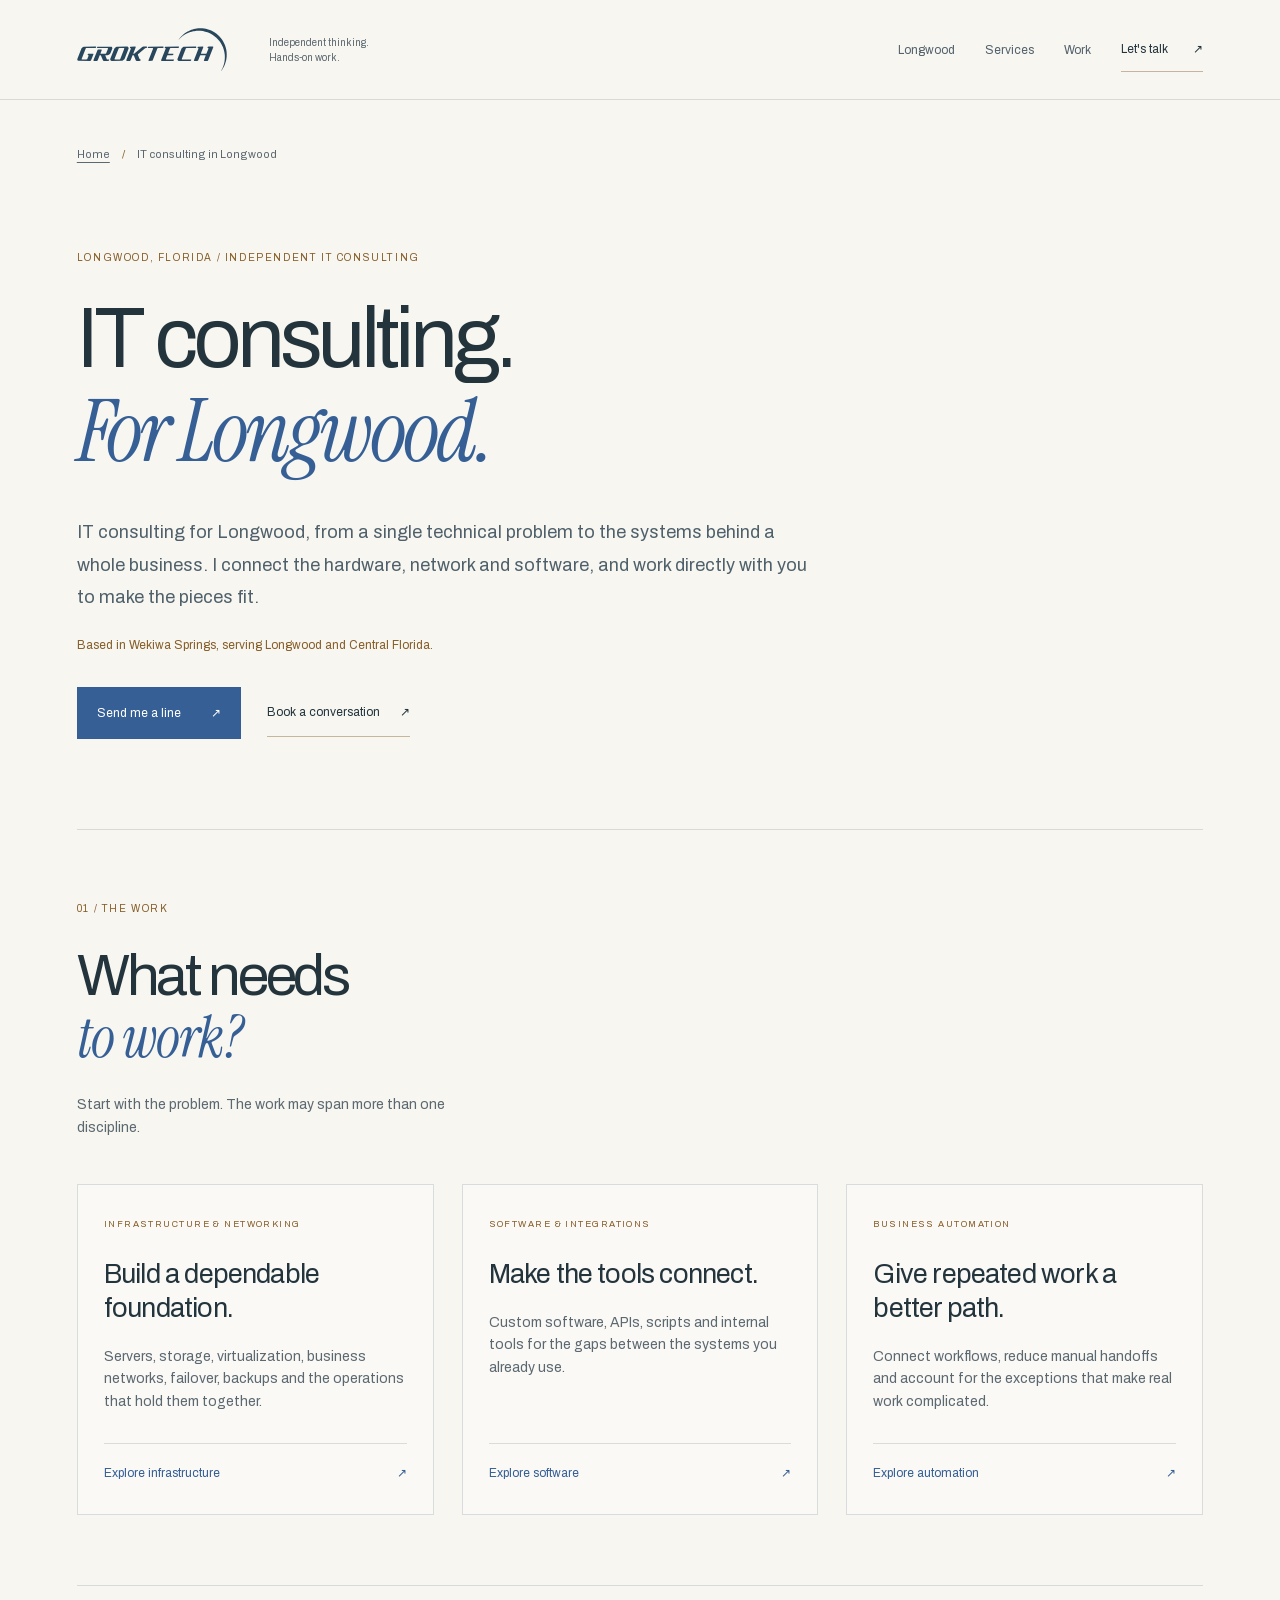
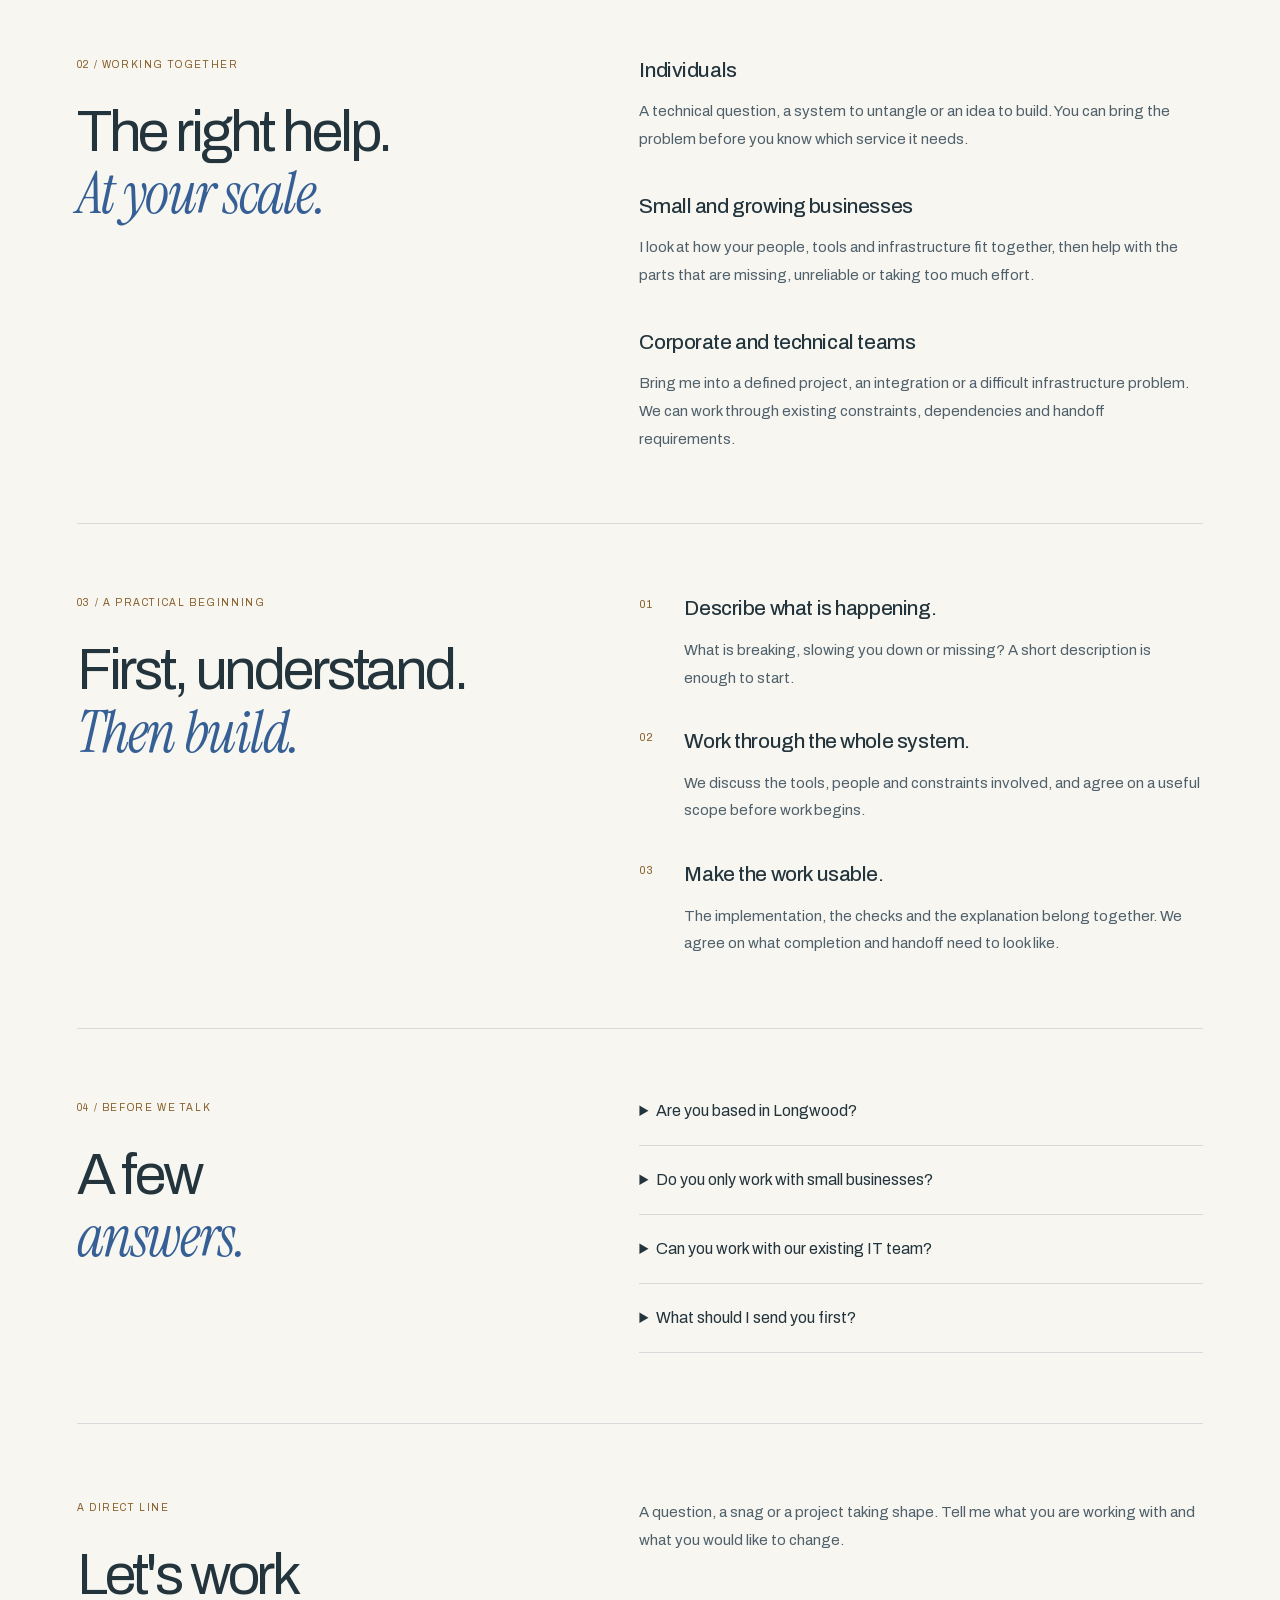
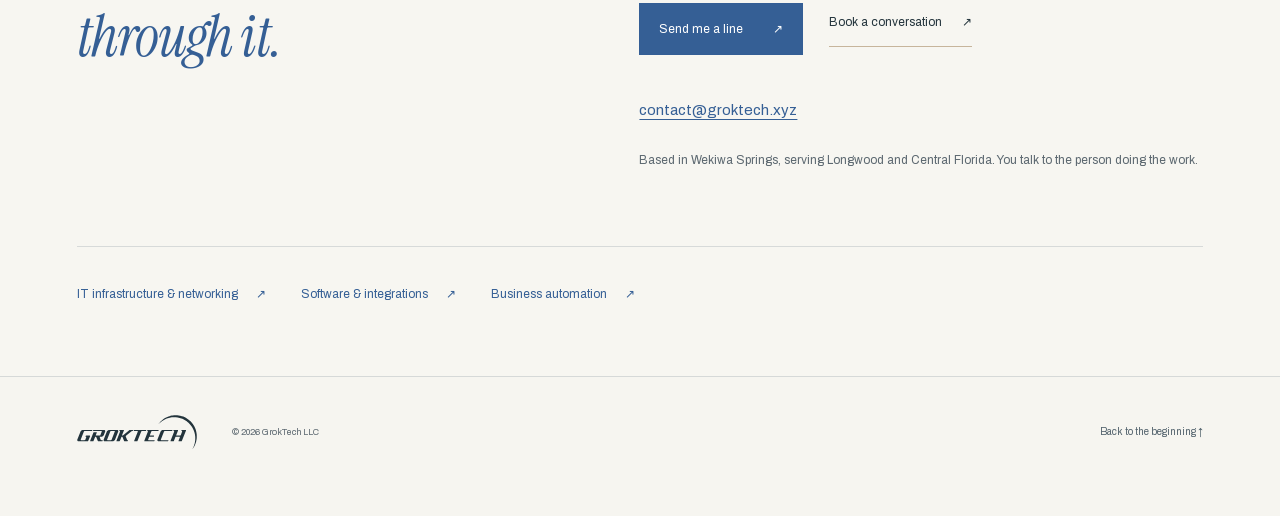
==== longwood-it-consulting/index.html @ f21fbab4 "Add Longwood consulting and service search pages" ====
<!doctype html>
<html lang="en">
<head>
  <meta charset="utf-8">
  <meta name="viewport" content="width=device-width, initial-scale=1">
  <title>IT Consulting in Longwood, FL | GrokTech</title>
  <meta name="description" content="Independent technology consulting for Longwood, FL. IT infrastructure, networking, custom software and automation for individuals, businesses and corporate teams.">
  <link rel="canonical" href="https://groktech.xyz/longwood-it-consulting/">
  <meta name="theme-color" content="#f7f6f1">
  <meta name="color-scheme" content="light">
  <meta property="og:type" content="website">
  <meta property="og:site_name" content="GrokTech">
  <meta property="og:url" content="https://groktech.xyz/longwood-it-consulting/">
  <meta property="og:title" content="IT Consulting in Longwood, FL | GrokTech">
  <meta property="og:description" content="Independent technology consulting for Longwood, FL. IT infrastructure, networking, custom software and automation for individuals, businesses and corporate teams.">
  <meta property="og:image" content="https://groktech.xyz/assets/og-parallax.jpg">
  <meta property="og:image:width" content="1200">
  <meta property="og:image:height" content="630">
  <meta property="og:image:alt" content="GrokTech. I look between the lines.">
  <meta name="twitter:card" content="summary_large_image">
  <meta name="twitter:title" content="IT Consulting in Longwood, FL | GrokTech">
  <meta name="twitter:description" content="Independent technology consulting for Longwood, FL. IT infrastructure, networking, custom software and automation for individuals, businesses and corporate teams.">
  <meta name="twitter:image" content="https://groktech.xyz/assets/og-parallax.jpg">
  <meta name="twitter:image:alt" content="GrokTech. I look between the lines.">
  <link rel="icon" href="/favicon.ico?v=cf7a1a0952e0" sizes="32x32">
  <link rel="icon" href="/assets/favicon.svg?v=ba9955208578" type="image/svg+xml">
  <link rel="apple-touch-icon" href="/assets/apple-touch-icon.png?v=6e3a248b5c61">
  <link rel="preload" href="/assets/fonts/archivo-var.woff2" as="font" type="font/woff2" crossorigin>
  <link rel="preload" href="/assets/fonts/instrument-serif-italic.woff2" as="font" type="font/woff2" crossorigin>
  <link rel="stylesheet" href="/assets/css/site.css?v=d2624e1df64a">
  <link rel="stylesheet" href="/assets/css/service-pages.css?v=2930e2852e77">
  <link rel="stylesheet" href="/assets/css/effects.css?v=e24f3e55a0d1">
  <link rel="preload" href="/assets/css/chat.css?v=7c97a6d79590" as="style" data-chat-style>
  <script src="/assets/js/site.js?v=728b09d167bd" defer></script>
  <script src="/assets/js/chat.js?v=3af78d8e2187" defer></script>
  <script type="application/ld+json">
{
  "@context": "https://schema.org",
  "@graph": [
    {
      "@type": "Organization",
      "@id": "https://groktech.xyz/#business",
      "name": "GrokTech",
      "legalName": "GrokTech LLC",
      "url": "https://groktech.xyz/",
      "foundingDate": "2021",
      "email": "contact@groktech.xyz",
      "address": {
        "@type": "PostalAddress",
        "addressLocality": "Wekiwa Springs",
        "addressRegion": "FL",
        "addressCountry": "US"
      },
      "logo": "https://groktech.xyz/assets/apple-touch-icon.png",
      "image": "https://groktech.xyz/assets/og-parallax.jpg",
      "description": "Independent IT consulting, infrastructure, software and automation for individuals, businesses and corporate teams. Based in Wekiwa Springs, serving Longwood and Central Florida.",
      "areaServed": [
        {
          "@type": "City",
          "name": "Longwood",
          "containedInPlace": {
            "@type": "State",
            "name": "Florida"
          }
        },
        {
          "@type": "Place",
          "name": "Central Florida"
        }
      ]
    },
    {
      "@type": "WebSite",
      "@id": "https://groktech.xyz/#website",
      "url": "https://groktech.xyz/",
      "name": "GrokTech",
      "publisher": {
        "@id": "https://groktech.xyz/#business"
      },
      "inLanguage": "en-US"
    },
    {
      "@type": "WebPage",
      "@id": "https://groktech.xyz/longwood-it-consulting/#webpage",
      "url": "https://groktech.xyz/longwood-it-consulting/",
      "name": "IT Consulting in Longwood, FL | GrokTech",
      "description": "Independent technology consulting for Longwood, FL. IT infrastructure, networking, custom software and automation for individuals, businesses and corporate teams.",
      "isPartOf": {
        "@id": "https://groktech.xyz/#website"
      },
      "mainEntity": {
        "@id": "https://groktech.xyz/longwood-it-consulting/#service"
      },
      "breadcrumb": {
        "@id": "https://groktech.xyz/longwood-it-consulting/#breadcrumb"
      },
      "inLanguage": "en-US"
    },
    {
      "@type": "Service",
      "@id": "https://groktech.xyz/longwood-it-consulting/#service",
      "name": "IT consulting in Longwood",
      "serviceType": "IT consulting",
      "description": "Independent technology consulting for Longwood, FL. IT infrastructure, networking, custom software and automation for individuals, businesses and corporate teams.",
      "url": "https://groktech.xyz/longwood-it-consulting/",
      "provider": {
        "@id": "https://groktech.xyz/#business"
      },
      "areaServed": [
        {
          "@type": "City",
          "name": "Longwood",
          "containedInPlace": {
            "@type": "State",
            "name": "Florida"
          }
        },
        {
          "@type": "Place",
          "name": "Central Florida"
        }
      ]
    },
    {
      "@type": "BreadcrumbList",
      "@id": "https://groktech.xyz/longwood-it-consulting/#breadcrumb",
      "itemListElement": [
        {
          "@type": "ListItem",
          "position": 1,
          "name": "Home",
          "item": "https://groktech.xyz/"
        },
        {
          "@type": "ListItem",
          "position": 2,
          "name": "IT consulting in Longwood",
          "item": "https://groktech.xyz/longwood-it-consulting/"
        }
      ]
    }
  ]
}
  </script>
</head>
<body id="top" class="service-page">
<a class="skip" href="#main">Skip to content</a>
<header class="site-header wrap">
<a class="brand" href="/" aria-label="GrokTech, home"><svg class="wordmark" xmlns="http://www.w3.org/2000/svg" viewBox="0 0 1501 436" width="172" height="50" fill="currentColor" preserveAspectRatio="xMinYMid meet" aria-hidden="true" focusable="false"><path fill-rule="evenodd" d="M1213.5 3.4l-16 1.7-13 2.2-14 3.1-14 3.8-12 4.1-15 5.9-15 7-13 7.1-11 6.8-12 8.3-15 11.8-10 9-11.3 11.3-9 10-14 18-2 3 .3 .6 16-16.6 9-8.3 11-9 18-12.9 21-12.3 23-10.8 19-6.9 14-4.1 13-3.1 10-1.9 15-2.1 10-.9 17-.7 23 .8 23 2.8 24 5.2 22 6.9 13 5.1 11 5 22 11.9 21 14 9 7 13 11.2 14.2 14.1 16.1 19 14 20 12 21 9.9 22 8 23 3 11 3.1 14 3 20 1 11 .6 14-.7 26-1.9 17-2 12-3.1 14-3 11-8 23-10.1 22-4.8 9-7.3 12-.4 1 .4 .4 13.2-17.4 9-14 8.9-16 7.1-15 7.1-18 6-20 3.9-17 3.1-21 1.2-16 0-25-1.2-17-3-20-4.1-18-6.1-20-7.9-20-8.8-18-8.1-14-10-15-10-13-15.1-17-16.2-15.3-11-9-18-12.8-17-10.3-18-9-14-5.9-17-5.9-23-6-17-3-19-2.1-24-.5zM70.5 186.4l-4 .9-4 1.8-9 6.2-6 5.6-3.1 4.6-40.2 102-.9 3-.3 3 .2 3 1.2 3 3 5 2.1 2.1 2 1.2 4 1 116 .1 2-.1 3-1.1 2.6-2.2 1.9-3 22.9-58 .2-3-.4-2-1.2-1.3-2-.5-44-.2-4 .6-3 2-1.3 1.4-1.9 4-.1 3 1.3 2 1 .6 4 1.1 2 1.2 1.3 2.1 0 2-12.1 31-2 3-3.2 2.2-5 .8-42 0-3-.6-1.4-1.4-.5-2 .6-3 38-97 2.3-5 1.5-2 3.5-2.3 2-.4 88-.1 3-.9 2-1.1 3.3-3.2 1.3-3-.2-4-1.4-1.5-3-.8zM209.5 186.3l-3 .8-2 1.2-2 2.3-1.5 2.9-.3 3 .4 2 1.4 1.6 2 .7 101 0 2 .3 1.8 1.4 .6 1 0 3-18.1 46-2.3 2.7-2 1.5-4 .9-44 0-2-.5-1-.8-1.1-1.8 0-3 11.6-29 .6-3-.9-3-1.4-1-1.8-.5-30 0-3 .5-3 1.7-1.3 1.3-1.8 3-38.2 97-1.2 3-.4 3 .9 2.9 2 1.4 1 .1 30 .1 2-.2 4-2 3.1-4.3 17.5-45 1.2-2 2.2-2.2 2-1.1 3-.3 2 .2 2 .9 3.1 3.5 18.6 46 1.7 3 2.6 2.3 5 1.2 43 0 3-.4 3-1.5 2-1.7 2.2-2.9 .6-3-.5-3-1.3-1.3-2-.6-12 0-4-.5-3-1.3-1.3-1.3-1.8-3-12.2-30-.4-4 .7-1.4 2-1.1 20-.1 6-1.1 6-2.9 7-5.1 3.8-3.3 3.6-4 2.7-5 17.2-44 .9-5-.2-2-.8-3-3.7-6-3.7-3-4.8-1.2zM400.5 186.3l-4 .8-5 2.2-10 7-5.2 5.2-3 5-40.1 102-.9 5 .9 5 3.7 6 3.6 3.2 3 1 3 .2 103-.1 4-1 4-1.9 10-7.1 6.3-6.3 3-6 38.9-99 1-4 0-4-1-3-2.9-5-3.3-3.5-2-1-4-.8zM538.5 186.3l-4 1.7-3 2.7-1.3 1.8-.9 4 .7 2 1.5 1.3 5 1.5 1.5 1.2 1 2-.3 3-44.6 113-.9 4 1 3 2.3 1.3 1 .1 30 0 4-1 2-1.4 2.4-3 .9-2 17.3-44 1.2-2 2.2-2.3 2-1 2-.2 3 .3 2 .9 2.3 2.3 19.3 47 1.4 2.6 2 2.1 3 1.4 2 .3 30 0 2-.1 4-1.9 3.3-3.4 1-2 .1-5-1.4-1.6-6-1.3-3.2-3.1-16.7-41-.3-2 1.2-4 2-2.8 4-3.6 62-51.8 5-3 3-1.1 6-.6 3-1 1.6-1.1 3.6-4 .8-3-.5-3-1.5-1.6-3-.7-32 0-5 .9-3 1.3-3 1.7-4 3.2-72 60.5-5 2.8-5 .9-2-.5-1.3-1.5 .1-4 22.4-57 1-3-.6-3-1.6-1.7-2-.6zM717.5 186.3l-4 1.7-4.1 4.5-.7 3 .1 2 .2 1 1.5 1.5 3 .7 44 .2 1 .1 1.7 1.5 .5 1 .2 2-1.1 4-44.4 113-.2 3 .9 2 1.4 1 2 .4 31-.1 4-1.7 3.2-3.6 45.7-116 1-2 2.1-2.5 3-1.8 4-.5 44-.1 3-1.1 3-2.4 2.1-2.6 .7-3-.4-3-1.4-1.6-2-.7zM886.5 186.3l-3 1.1-4 3.4-1.2 1.7-.8 4 .6 2 1.4 1.3 5 1.4 1.6 1.3 .8 1 .1 3-44.8 114-.8 4 1 3 2.1 1.3 2 .1 114 0 4-1 4.2-3.4 2.1-4 0-2-.7-2-.8-1-1.8-.8-73-.2-3-.7-1.5-2.3 .2-4 10.9-28 2.1-4 2.3-2.1 2-1.1 3-.5 45 0 3-.8 2-1.2 2.2-2.3 1.1-2 .9-3-.2-1.8-1-1.9-2-1-45-.3-2-.4-1.7-1.6-.5-1 0-3 16-41 1.7-4 2.1-3 3.4-2.3 2-.3 75-.4 4-1.8 3.2-3.2 1.3-3-.2-4-1.3-1.5-3-.8zM1072.5 186.4l-4 .8-3 1.3-9 5.8-6.2 5.2-4.3 6-39.8 101-1 3-.6 4 .9 5 2.9 5 2.1 2.6 3 1.9 3 .9 116 .1 2-.1 3-1.1 4-3.4 1.3-1.9 .5-2-.4-4-1.4-1.4-2-.5-86 0-3-.5-1-.7-1.3-1.9 0-2 1-3 38-97 1.9-4 1.4-1.8 2-1.6 3-1.1 90-.4 4-1.7 2.3-2.4 1.9-4-.2-3.7-1-1.5-3-1.1zM1214.5 186.5l-4 1.8-2.4 2.2-1.9 3-.4 3 .7 2 1 1.1 5 1.6 2 1.4 .9 1.9-.6 4-44.6 113-.4 3 .7 2.7 2 1.6 1 .1 30 .1 2-.2 4-1.8 2.3-2.5 1-2 18.3-46 3.4-3.3 3-1 2-.2 44 .1 1 .1 2 1.3 .8 2-.4 3-16.8 43-.7 3 .5 2 .6 1.1 1.4 .9 2.6 .5 30-.1 3-.9 2-1.2 2.5-3.3 1.8-4 49.9-127 .1-3-1.1-2-3.2-1.3-43 0-2 .2-4 1.8-4.1 4.3-.6 2-.1 3 .3 1 1.5 1.6 2 .7 3 .2 2.1 1.5 .5 2-.2 3-16.1 41-1.8 4-1.5 2-3 2.3-4 .8-43 0-3-.6-1-.8-.5-.7-.5-3 23.4-60-.2-4-1.2-1.3-3-1zM421.4 201.5l4.1-.7 44 .1 1.8 .6 1.6 2-.2 4-38.9 99-2.8 5-3.5 2.4-4 .6-42 .1-3-.5-2-1.6-.5-2 .1-2 40.1-102 2.3-3.1z"/></svg></a>
<span class="header-note">Independent thinking.<br>Hands-on work.</span>
<nav aria-label="Main"><a href="/longwood-it-consulting/">Longwood</a><a href="/#practice">Services</a><a href="/#work">Work</a><a class="header-contact" href="#contact">Let's talk <span aria-hidden="true">↗</span></a></nav>
</header>
<main id="main" class="service-main wrap" tabindex="-1">
<nav class="breadcrumbs" aria-label="Breadcrumb"><ol><li><a href="/">Home</a></li><li aria-current="page">IT consulting in Longwood</li></ol></nav>
<section class="service-hero" aria-labelledby="service-title">
<p class="eyebrow">Longwood, Florida / Independent IT consulting</p>
<h1 id="service-title">IT consulting.<br><em>For Longwood.</em></h1>
<p class="service-lead">IT consulting for Longwood, from a single technical problem to the systems behind a whole business. I connect the hardware, network and software, and work directly with you to make the pieces fit.</p>
<p class="service-location">Based in Wekiwa Springs, serving Longwood and Central Florida.</p>
<div class="service-actions"><a class="primary-link" href="mailto:contact@groktech.xyz" data-chat-open><span data-chat-label>Send me a line</span><span aria-hidden="true">↗</span></a><a class="text-link" href="https://calendly.com/groktech" target="_blank" rel="noopener">Book a conversation <span aria-hidden="true">↗</span><span class="sr-only"> (opens in a new tab)</span></a></div>
</section>
<section class="service-section" aria-labelledby="help-title">
<div class="section-heading"><p class="eyebrow">01 / The work</p><h2 id="help-title">What needs<br><em>to work?</em></h2><p>Start with the problem. The work may span more than one discipline.</p></div>
<div class="service-cards">
<a class="service-card" href="/services/it-infrastructure/"><span class="eyebrow">Infrastructure &amp; networking</span><h3>Build a dependable foundation.</h3><p>Servers, storage, virtualization, business networks, failover, backups and the operations that hold them together.</p><span class="card-link">Explore infrastructure <span aria-hidden="true">↗</span></span></a>
<a class="service-card" href="/services/software-integrations/"><span class="eyebrow">Software &amp; integrations</span><h3>Make the tools connect.</h3><p>Custom software, APIs, scripts and internal tools for the gaps between the systems you already use.</p><span class="card-link">Explore software <span aria-hidden="true">↗</span></span></a>
<a class="service-card" href="/services/business-automation/"><span class="eyebrow">Business automation</span><h3>Give repeated work a better path.</h3><p>Connect workflows, reduce manual handoffs and account for the exceptions that make real work complicated.</p><span class="card-link">Explore automation <span aria-hidden="true">↗</span></span></a>
</div></section>
<section class="service-section split-section" id="working-together" aria-labelledby="working-title"><div class="section-heading"><p class="eyebrow">02 / Working together</p><h2 id="working-title">The right help.<br><em>At your scale.</em></h2></div>
<div class="service-copy"><h3>Individuals</h3><p>A technical question, a system to untangle or an idea to build. You can bring the problem before you know which service it needs.</p><h3>Small and growing businesses</h3><p>I look at how your people, tools and infrastructure fit together, then help with the parts that are missing, unreliable or taking too much effort.</p><h3>Corporate and technical teams</h3><p>Bring me into a defined project, an integration or a difficult infrastructure problem. We can work through existing constraints, dependencies and handoff requirements.</p></div></section>
<section class="service-section split-section" aria-labelledby="approach-title"><div class="section-heading"><p class="eyebrow">03 / A practical beginning</p><h2 id="approach-title">First, understand.<br><em>Then build.</em></h2></div><ol class="process-list"><li><h3>Describe what is happening.</h3><p>What is breaking, slowing you down or missing? A short description is enough to start.</p></li><li><h3>Work through the whole system.</h3><p>We discuss the tools, people and constraints involved, and agree on a useful scope before work begins.</p></li><li><h3>Make the work usable.</h3><p>The implementation, the checks and the explanation belong together. We agree on what completion and handoff need to look like.</p></li></ol></section>
<section class="service-section split-section" aria-labelledby="questions-title"><div class="section-heading"><p class="eyebrow">04 / Before we talk</p><h2 id="questions-title">A few<br><em>answers.</em></h2></div><div class="service-faq">
<details><summary>Are you based in Longwood?</summary><p>GrokTech is based in Wekiwa Springs and serves Longwood and Central Florida. Tell me where you are and what the work involves so we can discuss the practical arrangements.</p></details>
<details><summary>Do you only work with small businesses?</summary><p>No. I work with individuals, small businesses and corporate teams. The starting point is the problem and the scope of work.</p></details>
<details><summary>Can you work with our existing IT team?</summary><p>Yes. I can contribute hands-on work to a defined project, integration or infrastructure problem alongside your team.</p></details>
<details><summary>What should I send you first?</summary><p>Describe the problem, the systems involved and any timing constraints.</p></details>
</div></section>
<section class="service-contact" id="contact" aria-labelledby="contact-title"><div><p class="eyebrow">A direct line</p><h2 id="contact-title">Let's work<br><em>through it.</em></h2></div><div class="service-copy"><p>A question, a snag or a project taking shape. Tell me what you are working with and what you would like to change.</p><div class="service-actions"><a class="primary-link" href="mailto:contact@groktech.xyz" data-chat-open><span data-chat-label>Send me a line</span><span aria-hidden="true">↗</span></a><a class="text-link" href="https://calendly.com/groktech" target="_blank" rel="noopener">Book a conversation <span aria-hidden="true">↗</span><span class="sr-only"> (opens in a new tab)</span></a></div><p><a href="mailto:contact@groktech.xyz">contact@groktech.xyz</a></p><p class="service-contact-note">Based in Wekiwa Springs, serving Longwood and Central Florida. You talk to the person doing the work.</p></div></section>
<nav class="related-services" aria-label="Explore more services"><a href="/services/it-infrastructure/">IT infrastructure &amp; networking <span aria-hidden="true">↗</span></a><a href="/services/software-integrations/">Software &amp; integrations <span aria-hidden="true">↗</span></a><a href="/services/business-automation/">Business automation <span aria-hidden="true">↗</span></a></nav>
</main>
<footer class="site-footer wrap"><a class="footer-brand" href="/" aria-label="GrokTech, home"><svg class="wordmark" xmlns="http://www.w3.org/2000/svg" viewBox="0 0 1501 436" width="172" height="50" fill="currentColor" preserveAspectRatio="xMinYMid meet" aria-hidden="true" focusable="false"><path fill-rule="evenodd" d="M1213.5 3.4l-16 1.7-13 2.2-14 3.1-14 3.8-12 4.1-15 5.9-15 7-13 7.1-11 6.8-12 8.3-15 11.8-10 9-11.3 11.3-9 10-14 18-2 3 .3 .6 16-16.6 9-8.3 11-9 18-12.9 21-12.3 23-10.8 19-6.9 14-4.1 13-3.1 10-1.9 15-2.1 10-.9 17-.7 23 .8 23 2.8 24 5.2 22 6.9 13 5.1 11 5 22 11.9 21 14 9 7 13 11.2 14.2 14.1 16.1 19 14 20 12 21 9.9 22 8 23 3 11 3.1 14 3 20 1 11 .6 14-.7 26-1.9 17-2 12-3.1 14-3 11-8 23-10.1 22-4.8 9-7.3 12-.4 1 .4 .4 13.2-17.4 9-14 8.9-16 7.1-15 7.1-18 6-20 3.9-17 3.1-21 1.2-16 0-25-1.2-17-3-20-4.1-18-6.1-20-7.9-20-8.8-18-8.1-14-10-15-10-13-15.1-17-16.2-15.3-11-9-18-12.8-17-10.3-18-9-14-5.9-17-5.9-23-6-17-3-19-2.1-24-.5zM70.5 186.4l-4 .9-4 1.8-9 6.2-6 5.6-3.1 4.6-40.2 102-.9 3-.3 3 .2 3 1.2 3 3 5 2.1 2.1 2 1.2 4 1 116 .1 2-.1 3-1.1 2.6-2.2 1.9-3 22.9-58 .2-3-.4-2-1.2-1.3-2-.5-44-.2-4 .6-3 2-1.3 1.4-1.9 4-.1 3 1.3 2 1 .6 4 1.1 2 1.2 1.3 2.1 0 2-12.1 31-2 3-3.2 2.2-5 .8-42 0-3-.6-1.4-1.4-.5-2 .6-3 38-97 2.3-5 1.5-2 3.5-2.3 2-.4 88-.1 3-.9 2-1.1 3.3-3.2 1.3-3-.2-4-1.4-1.5-3-.8zM209.5 186.3l-3 .8-2 1.2-2 2.3-1.5 2.9-.3 3 .4 2 1.4 1.6 2 .7 101 0 2 .3 1.8 1.4 .6 1 0 3-18.1 46-2.3 2.7-2 1.5-4 .9-44 0-2-.5-1-.8-1.1-1.8 0-3 11.6-29 .6-3-.9-3-1.4-1-1.8-.5-30 0-3 .5-3 1.7-1.3 1.3-1.8 3-38.2 97-1.2 3-.4 3 .9 2.9 2 1.4 1 .1 30 .1 2-.2 4-2 3.1-4.3 17.5-45 1.2-2 2.2-2.2 2-1.1 3-.3 2 .2 2 .9 3.1 3.5 18.6 46 1.7 3 2.6 2.3 5 1.2 43 0 3-.4 3-1.5 2-1.7 2.2-2.9 .6-3-.5-3-1.3-1.3-2-.6-12 0-4-.5-3-1.3-1.3-1.3-1.8-3-12.2-30-.4-4 .7-1.4 2-1.1 20-.1 6-1.1 6-2.9 7-5.1 3.8-3.3 3.6-4 2.7-5 17.2-44 .9-5-.2-2-.8-3-3.7-6-3.7-3-4.8-1.2zM400.5 186.3l-4 .8-5 2.2-10 7-5.2 5.2-3 5-40.1 102-.9 5 .9 5 3.7 6 3.6 3.2 3 1 3 .2 103-.1 4-1 4-1.9 10-7.1 6.3-6.3 3-6 38.9-99 1-4 0-4-1-3-2.9-5-3.3-3.5-2-1-4-.8zM538.5 186.3l-4 1.7-3 2.7-1.3 1.8-.9 4 .7 2 1.5 1.3 5 1.5 1.5 1.2 1 2-.3 3-44.6 113-.9 4 1 3 2.3 1.3 1 .1 30 0 4-1 2-1.4 2.4-3 .9-2 17.3-44 1.2-2 2.2-2.3 2-1 2-.2 3 .3 2 .9 2.3 2.3 19.3 47 1.4 2.6 2 2.1 3 1.4 2 .3 30 0 2-.1 4-1.9 3.3-3.4 1-2 .1-5-1.4-1.6-6-1.3-3.2-3.1-16.7-41-.3-2 1.2-4 2-2.8 4-3.6 62-51.8 5-3 3-1.1 6-.6 3-1 1.6-1.1 3.6-4 .8-3-.5-3-1.5-1.6-3-.7-32 0-5 .9-3 1.3-3 1.7-4 3.2-72 60.5-5 2.8-5 .9-2-.5-1.3-1.5 .1-4 22.4-57 1-3-.6-3-1.6-1.7-2-.6zM717.5 186.3l-4 1.7-4.1 4.5-.7 3 .1 2 .2 1 1.5 1.5 3 .7 44 .2 1 .1 1.7 1.5 .5 1 .2 2-1.1 4-44.4 113-.2 3 .9 2 1.4 1 2 .4 31-.1 4-1.7 3.2-3.6 45.7-116 1-2 2.1-2.5 3-1.8 4-.5 44-.1 3-1.1 3-2.4 2.1-2.6 .7-3-.4-3-1.4-1.6-2-.7zM886.5 186.3l-3 1.1-4 3.4-1.2 1.7-.8 4 .6 2 1.4 1.3 5 1.4 1.6 1.3 .8 1 .1 3-44.8 114-.8 4 1 3 2.1 1.3 2 .1 114 0 4-1 4.2-3.4 2.1-4 0-2-.7-2-.8-1-1.8-.8-73-.2-3-.7-1.5-2.3 .2-4 10.9-28 2.1-4 2.3-2.1 2-1.1 3-.5 45 0 3-.8 2-1.2 2.2-2.3 1.1-2 .9-3-.2-1.8-1-1.9-2-1-45-.3-2-.4-1.7-1.6-.5-1 0-3 16-41 1.7-4 2.1-3 3.4-2.3 2-.3 75-.4 4-1.8 3.2-3.2 1.3-3-.2-4-1.3-1.5-3-.8zM1072.5 186.4l-4 .8-3 1.3-9 5.8-6.2 5.2-4.3 6-39.8 101-1 3-.6 4 .9 5 2.9 5 2.1 2.6 3 1.9 3 .9 116 .1 2-.1 3-1.1 4-3.4 1.3-1.9 .5-2-.4-4-1.4-1.4-2-.5-86 0-3-.5-1-.7-1.3-1.9 0-2 1-3 38-97 1.9-4 1.4-1.8 2-1.6 3-1.1 90-.4 4-1.7 2.3-2.4 1.9-4-.2-3.7-1-1.5-3-1.1zM1214.5 186.5l-4 1.8-2.4 2.2-1.9 3-.4 3 .7 2 1 1.1 5 1.6 2 1.4 .9 1.9-.6 4-44.6 113-.4 3 .7 2.7 2 1.6 1 .1 30 .1 2-.2 4-1.8 2.3-2.5 1-2 18.3-46 3.4-3.3 3-1 2-.2 44 .1 1 .1 2 1.3 .8 2-.4 3-16.8 43-.7 3 .5 2 .6 1.1 1.4 .9 2.6 .5 30-.1 3-.9 2-1.2 2.5-3.3 1.8-4 49.9-127 .1-3-1.1-2-3.2-1.3-43 0-2 .2-4 1.8-4.1 4.3-.6 2-.1 3 .3 1 1.5 1.6 2 .7 3 .2 2.1 1.5 .5 2-.2 3-16.1 41-1.8 4-1.5 2-3 2.3-4 .8-43 0-3-.6-1-.8-.5-.7-.5-3 23.4-60-.2-4-1.2-1.3-3-1zM421.4 201.5l4.1-.7 44 .1 1.8 .6 1.6 2-.2 4-38.9 99-2.8 5-3.5 2.4-4 .6-42 .1-3-.5-2-1.6-.5-2 .1-2 40.1-102 2.3-3.1z"/></svg></a><p>© <span data-year>2026</span> GrokTech LLC</p><a class="back-top" href="#top">Back to the beginning ↑</a></footer>
<script src="https://cdn.bubblegram.co/widget.js" data-key="pk_live_NOXYkZKpSKTsjqiJsWvzvk2" async></script>
</body>
</html>
---- assets/css/site.css ----
@font-face{font-family:Archivo;src:url('../fonts/archivo-var.woff2') format('woff2');font-weight:100 900;font-display:swap}
@font-face{font-family:Instrument;src:url('../fonts/instrument-serif-italic.woff2') format('woff2');font-style:italic;font-display:swap}
:root{--surface:#f7f6f1;--paper:#f7f6f1;--ink:#23343c;--gold:#875e29;--blue:#355f95;--muted:#5c6870;--line:#56697933;--gutter:clamp(24px,6vw,116px);--ease:cubic-bezier(.22,.75,.2,1);color-scheme:light;font-family:Archivo,Arial,sans-serif;color:var(--ink);background:var(--surface);font-synthesis:none;-webkit-font-smoothing:antialiased}
*{box-sizing:border-box}html{scroll-behavior:smooth;scroll-padding-top:90px}body{margin:0;overflow-x:clip}p,h1,h2,h3,figure{margin:0}p{line-height:1.6}a{color:inherit;text-decoration:none}button{color:inherit;font:inherit;cursor:pointer}button,a,summary{-webkit-tap-highlight-color:transparent;touch-action:manipulation}a:focus-visible,button:focus-visible,summary:focus-visible{outline:2px solid var(--gold);outline-offset:7px}svg{display:block}em{font-family:Instrument,Georgia,serif;font-weight:400;letter-spacing:-.025em}::selection{background:#355f95;color:#fff}[hidden]{display:none!important}.wrap{padding-inline:var(--gutter);max-width:1920px;margin-inline:auto}.eyebrow{font-size:10px;font-weight:400;text-transform:uppercase;letter-spacing:.16em;line-height:1.7}.sr-only{position:absolute;width:1px;height:1px;overflow:hidden;clip-path:inset(50%);white-space:nowrap}.skip{position:fixed;z-index:100;top:12px;left:20px;padding:12px 20px;background:var(--blue);color:#fff;transform:translateY(-170%)}.skip:focus{transform:none}.atmosphere{position:fixed;z-index:0;inset:0;pointer-events:none;background:radial-gradient(ellipse at 83% 23%,#dce8f4a3,transparent 53%),radial-gradient(ellipse at 7% 72%,#f4e8d48f,transparent 46%),#f7f6f1}.atmosphere::after{content:'';position:absolute;inset:0;opacity:.065;background-image:url("data:image/svg+xml,%3Csvg viewBox='0 0 180 180' xmlns='http://www.w3.org/2000/svg'%3E%3Cfilter id='n'%3E%3CfeTurbulence type='fractalNoise' baseFrequency='.96' numOctaves='3' stitchTiles='stitch'/%3E%3C/filter%3E%3Crect width='100%25' height='100%25' opacity='.28' filter='url(%23n)'/%3E%3C/svg%3E")}.experience-fallback{position:fixed;inset:0;width:100%;height:100%;pointer-events:none;opacity:.7;z-index:0}.experience-ready .experience-fallback{opacity:0}#experience-canvas{position:fixed;inset:0;width:100%;height:100%;pointer-events:none;z-index:0}main,.site-footer{position:relative;z-index:1}.site-header{position:fixed;z-index:20;inset:0 0 auto;height:100px;display:flex;align-items:center;gap:42px;transition:background .4s,border-color .4s;background:linear-gradient(#f7f6f1ed,#f7f6f100);border-bottom:1px solid transparent}.site-header.is-scrolled{background:#f7f6f1ed;backdrop-filter:blur(18px);border-bottom-color:#67798626}.brand{color:#29475c;flex:none}.wordmark{width:150px;height:auto}.header-note{font-size:10px;line-height:1.5;color:var(--muted);margin-right:auto}.site-header nav{display:flex;align-items:center;gap:30px;font-size:12px}.site-header nav a{min-height:44px;display:flex;align-items:center;gap:25px}.site-header nav a:not(.header-contact){color:#53626c}.site-header nav a:hover{color:var(--gold)}.header-contact{border-bottom:1px solid #8a632e70}.header-contact svg{width:16px;height:16px}.scene-nav{position:fixed;right:24px;top:50%;transform:translateY(-50%);display:flex;flex-direction:column;z-index:15;gap:3px}.scene-nav a{min-height:32px;min-width:38px;display:flex;align-items:center;justify-content:flex-end;gap:8px}.scene-nav span{font-size:8px;letter-spacing:.1em;opacity:0;transition:opacity .3s;color:var(--gold)}.scene-nav i{height:1px;width:8px;background:#53667770;transition:width .5s,background .5s}.scene-nav a[aria-current] i{width:23px;background:var(--gold)}.scene-nav a[aria-current] span,.scene-nav a:hover span{opacity:1}.scene{position:relative}.hero{min-height:820px;height:100svh;max-height:1300px;padding-top:142px;display:flex;flex-direction:column}.hero-overline{display:flex;justify-content:space-between;align-items:center;color:var(--muted)}.hero-overline .eyebrow{color:var(--gold)}.hero-edition{font-size:10px;letter-spacing:.04em;margin-right:3vw}.hero-composition{padding-top:53px;position:relative;z-index:1;flex:1}h1{font-size:clamp(80px,9.15vw,167px);font-weight:380;line-height:.91;letter-spacing:-.067em}h1>span{display:block;width:max-content;max-width:100%}h1 em{font-size:1.17em;line-height:.9;color:var(--blue);letter-spacing:-.05em}h1>span:nth-child(2){margin-left:1.03em}h1>span:nth-child(3){margin-left:.32em}.hero-aside{margin-top:37px;max-width:430px}.hero-intro{font-size:14px;color:#4f606a;line-height:1.65}.hero-actions{margin-top:23px;display:flex;flex-direction:column;align-items:flex-start;gap:10px}.primary-link{position:relative;background:var(--blue);color:#fff;display:inline-flex;gap:34px;align-items:center;justify-content:space-between;min-height:52px;padding:14px 19px;font-size:12px;border:1px solid #355f9580;overflow:hidden;transition:background .3s,box-shadow .4s,transform .5s var(--ease)}.primary-link svg{width:21px;height:21px;flex:none;transition:transform .5s var(--ease)}.primary-link:hover{background:#244b7d;box-shadow:0 5px 30px #67798633}.primary-link:hover svg{transform:translate(3px,-3px)}.email-options{display:flex;align-items:center;gap:10px;min-height:36px}.email{font-size:11px;color:#526570;line-height:2}.email:hover{color:var(--gold)}.copy-email{border:0;background:transparent;min-width:36px;min-height:36px;padding:9px;color:var(--muted)}.copy-email svg{width:16px;height:16px}.copy-email:hover{color:var(--gold)}.hero-foot{min-height:80px;display:flex;justify-content:space-between;align-items:center;color:var(--muted);border-top:1px solid var(--line);margin-top:32px}.hero-foot>.eyebrow{font-size:9px}.continue-link{display:flex;align-items:center;gap:16px;font-size:11px;min-height:44px}.scroll-stroke{display:block;width:40px;height:1px;background:var(--gold)}.continue-link>span:last-child{color:var(--gold);font-size:16px}.sculpture-caption{position:absolute;right:10%;top:75%;font-size:9px;letter-spacing:.08em;color:#5a6871;display:flex;align-items:center;gap:20px}.hairline{height:1px;width:58px;background:#8a632e60}.scene-kicker{display:flex;justify-content:space-between;gap:25px;color:var(--muted)}.scene-kicker>span:first-child{color:var(--gold)}.perception{height:125svh;min-height:950px}.perception-stage{height:100svh;min-height:750px;position:sticky;top:0;display:flex;flex-direction:column;padding-top:135px;padding-bottom:70px}.perception-copy{margin-top:auto;margin-bottom:auto;max-width:540px}h2{font-size:clamp(60px,7.2vw,118px);font-weight:380;line-height:.99;letter-spacing:-.055em}h2 em{color:var(--blue)}.perception-copy h2{font-size:clamp(64px,7.8vw,132px)}.perception-copy>p{max-width:365px;font-size:15px;color:#53636d;margin-top:32px}.perception-notes{position:absolute;right:11%;bottom:24%;display:flex;gap:25px;font-size:10px;color:#54626b}.perception-notes span{color:var(--gold);font-size:8px;display:block;margin-bottom:8px}.perception-line{display:flex;gap:25px;align-items:center;font-size:11px;color:#53636d}.perception-line .line{flex:1;background:var(--line);height:1px}.practice{padding-block:140px 100px;background:linear-gradient(180deg,#f7f6f100,#f7f6f185 16%,#f7f6f1ac 83%,#f7f6f100)}.practice-layout{display:grid;grid-template-columns:1fr 1.15fr;gap:10%;margin-top:75px;align-items:start}.practice-intro{position:sticky;top:160px}.practice-intro h2{font-size:clamp(56px,5.5vw,92px)}.practice-intro>p:not(.practice-note){font-size:14px;color:#53636d;max-width:340px;margin-top:30px}.text-link{display:inline-flex;align-items:center;gap:35px;font-size:12px;min-height:48px;margin-top:30px;border-bottom:1px solid #8a632e70}.text-link svg{width:20px;height:20px;color:var(--gold)}.practice-note{font-size:10px!important;color:var(--muted);margin-top:68px;line-height:1.65}.index-hint{font-size:10px;color:var(--muted);display:flex;justify-content:space-between;margin-bottom:22px}.index-row{border-top:1px solid var(--line);scroll-margin-top:130px}.index-row:last-child{border-bottom:1px solid var(--line)}.index-row summary{cursor:pointer;list-style:none;display:grid;grid-template-columns:24px 1fr 22px;column-gap:17px;align-items:center;padding:26px 0;position:relative}.index-row summary::-webkit-details-marker{display:none}.row-number{font-size:9px;color:var(--gold);grid-row:1/3;align-self:start;padding-top:9px}.index-row h3{font-size:clamp(21px,2.05vw,34px);font-weight:400;line-height:1.3;letter-spacing:-.03em}.row-note{grid-row:2;grid-column:2;font-size:10px;color:var(--muted);margin-top:7px}.row-plus{grid-column:3;grid-row:1/3;font-size:22px;color:var(--gold);font-weight:300;transition:transform .4s}.index-row[open] .row-plus{transform:rotate(45deg)}.row-body{padding:0 35px 27px 41px}.row-body p{font-size:13px;color:#4f616d;line-height:1.75}.index-row[open] h3{color:var(--gold)}.credibility-strip{display:grid;grid-template-columns:1fr 1fr 1.1fr;border-top:1px solid var(--line);border-bottom:1px solid var(--line);margin-top:100px;padding-block:36px;gap:30px}.credibility-strip>p{display:flex;flex-direction:column;gap:8px}.credibility-strip strong{font-size:44px;font-weight:350;letter-spacing:-.04em;line-height:1.3}.credibility-strip strong span{font-size:25px;color:var(--muted)}.credibility-strip p>span{font-size:10px;color:var(--muted)}.credibility-strip .requirements-note strong{font-size:16px;font-weight:400;line-height:1.5;letter-spacing:0}.projects{padding-block:100px 160px;background:#f7f6f1c9}.work-heading{display:flex;justify-content:space-between;align-items:end;gap:40px;margin-block:80px 100px}.work-heading h2{font-size:clamp(54px,6.5vw,106px)}.work-heading>p{font-size:13px;color:var(--muted);padding-bottom:6px;min-width:220px}.project-entry{display:grid;grid-template-columns:1.65fr 1fr;gap:7%;align-items:center}.project-preview{position:relative;display:block;background:#eef1f2;border:1px solid #8f9eaa55;box-shadow:0 28px 80px #31485820;overflow:hidden}.project-preview img{width:100%;height:auto;display:block;transition:transform 1.2s var(--ease)}.window-bar{height:34px;display:flex;align-items:center;justify-content:space-between;padding:0 14px;font-size:8px;letter-spacing:.08em;color:#586875;background:#edf0f1}.window-bar>span:first-child{width:5px;height:5px;border-radius:50%;background:#8a632e90}.window-bar>span:last-child{color:#626d79}.project-visit{display:flex;align-items:center;justify-content:space-between;padding:13px 18px;font-size:10px;background:#edf0f1;transition:color .3s}.project-visit svg{width:16px;height:16px;color:var(--gold)}.project-preview:hover img{transform:scale(1.015)}.project-preview:hover .project-visit{color:var(--gold)}.project-number{display:block;font-family:Instrument,Georgia,serif;font-style:italic;font-size:54px;color:#8a632eb0;line-height:1;margin-bottom:38px}.project-meta>.eyebrow{color:var(--muted);font-size:9px}.project-meta h3{font-weight:400;font-size:32px;letter-spacing:-.035em;margin-top:16px}.project-meta h3 a{display:flex;justify-content:space-between;align-items:center;gap:20px}.project-meta h3 svg{height:18px;width:18px;color:var(--gold)}.project-meta>p:not(.eyebrow){font-size:13px;color:#53636d;margin-top:22px}.project-type,.tool-names{display:block;font-size:9px!important;line-height:1.8;color:var(--muted);margin-top:32px;letter-spacing:.03em}.project-capital{grid-template-columns:1fr 1.65fr;margin-top:140px}.project-capital .project-preview{grid-column:2;grid-row:1}.project-capital .project-meta{grid-column:1;grid-row:1}.contact{min-height:820px;height:100svh;max-height:1200px;padding-top:110px;padding-bottom:80px;display:flex;flex-direction:column}.contact-content{margin-block:auto;max-width:720px}.contact h2{font-size:clamp(76px,9.6vw,158px)}.contact-content>p:not(.contact-personal){max-width:360px;font-size:14px;color:#53636d;margin-top:34px}.contact-actions{margin-top:30px;display:flex;flex-direction:column;align-items:flex-start;gap:8px}.contact-personal{font-size:10px;color:var(--muted);margin-top:25px}.site-footer{min-height:140px;display:flex;align-items:center;gap:35px;border-top:1px solid var(--line);background:#f7f6f1ef}.footer-brand .wordmark{width:120px}.site-footer>p{font-size:9px;color:var(--muted);margin-right:auto}.back-top{font-size:10px;color:#53636d;min-height:44px;display:flex;align-items:center}.motion-toggle,.sound-toggle{background:none;border:0;display:inline-flex;align-items:center;gap:9px;font-size:10px;min-height:44px;padding:8px;color:var(--muted)}.motion-dot{width:5px;height:5px;border-radius:50%;background:var(--gold)}.motion-paused .motion-dot{background:#80858c}.experience-controls{position:fixed;z-index:21;right:22px;bottom:12px;display:flex;align-items:center;gap:7px;background:#f7f6f1ed;backdrop-filter:blur(10px);padding:0 9px;border:1px solid #67798633}.experience-controls .motion-toggle,.experience-controls .sound-toggle{font-size:9px;min-height:33px}.sound-toggle[aria-pressed=true]{color:var(--gold)}
@media(min-width:1600px){.hero-composition{padding-top:8vh}.hero-aside{margin-top:45px}.hero-intro{font-size:16px}.hero-actions{flex-direction:row;align-items:center;gap:20px;max-width:none}.hero-aside{max-width:650px}.hero{padding-top:160px}}
@media(max-height:800px) and (min-width:901px){.hero{min-height:740px;padding-top:115px}.hero-composition{padding-top:35px}h1{font-size:clamp(80px,8.2vw,120px)}.hero-aside{margin-top:23px}.hero-actions{margin-top:17px;flex-direction:row;align-items:center;gap:20px}.hero-aside{max-width:650px}.hero-foot{min-height:63px;margin-top:25px}}
@media(max-width:1100px){.site-header{gap:24px}.site-header nav{gap:23px}.header-note{font-size:9px}.scene-nav{right:11px}.scene-nav span{display:none}.scene-nav a{min-width:25px}.hero{padding-top:135px}h1{font-size:11.2vw}.sculpture-caption{right:10%;top:68%;max-width:170px;line-height:1.7}.sculpture-caption .hairline{width:20px;flex:none}.practice-layout{gap:6%;grid-template-columns:.92fr 1.08fr}.project-entry{gap:5%;grid-template-columns:1.4fr 1fr}.project-capital{grid-template-columns:1fr 1.4fr}.project-meta h3{font-size:28px}.project-number{margin-bottom:25px}.work-heading>p{min-width:180px;font-size:11px}}
@media(max-width:760px){:root{--gutter:26px}.site-header{height:84px;gap:20px}.wordmark{width:127px}.header-note{display:none}.site-header nav{margin-left:auto;gap:23px;font-size:11px}.site-header nav>a:not(.header-contact){display:none}.header-contact{gap:14px!important}.scene-nav{display:none}.hero{padding-top:116px;min-height:830px;max-height:1100px;height:100svh}.hero-edition{display:none}.hero-composition{padding-top:70px;flex:1}.hero-overline .eyebrow{font-size:9px}h1{font-size:clamp(69px,14.2vw,108px);line-height:.92;letter-spacing:-.064em}h1>span:nth-child(2){margin-left:.72em}h1>span:nth-child(3){margin-left:.1em}.hero-aside{margin-top:43px;max-width:340px}.hero-intro{font-size:13px;max-width:300px}.desktop-break{display:none}.hero-actions{margin-top:24px}.primary-link{font-size:12px;min-height:52px;padding:14px 17px;gap:40px}.hero-foot{min-height:81px;display:block;padding-top:12px;margin-top:30px}.hero-foot>.eyebrow{display:none}.sculpture-caption{display:none}.hero .email{font-size:11px}.perception{min-height:990px;height:130svh}.perception-stage{min-height:800px;height:100svh;padding-top:120px;padding-bottom:65px}.scene-kicker .eyebrow{font-size:8px;letter-spacing:.12em}.scene-kicker>span:last-child{max-width:140px;text-align:right}.perception-copy{margin-top:70px;margin-bottom:auto;max-width:370px}.perception-copy h2{font-size:clamp(62px,13vw,96px)}.perception-copy>p{font-size:13px;max-width:290px;margin-top:25px}.perception-notes{right:var(--gutter);left:var(--gutter);bottom:20%;justify-content:space-between;font-size:9px}.perception-line{font-size:9px;gap:12px}.practice{padding-block:110px 70px}.practice-layout{grid-template-columns:1fr;gap:65px;margin-top:55px}.practice-intro{position:relative;top:auto}.practice-intro h2{font-size:clamp(58px,12.8vw,96px)}.practice-intro>p:not(.practice-note){font-size:13px;max-width:320px;margin-top:25px}.practice-note{margin-top:26px;font-size:9px!important}.practice-note br{display:none}.practice-right{background:#f7f6f1ed}.index-hint{font-size:9px}.index-row summary{padding:23px 0;gap:13px;grid-template-columns:21px 1fr 20px}.index-row h3{font-size:25px}.row-note{font-size:10px;max-width:260px}.row-body{padding:0 25px 25px 34px}.row-body p{font-size:12px}.credibility-strip{grid-template-columns:1fr 1fr;gap:28px 15px;margin-top:65px;padding-block:30px}.credibility-strip strong{font-size:37px}.credibility-strip strong span{font-size:19px}.credibility-strip p>span{font-size:9px}.requirements-note{grid-column:1/-1;border-top:1px solid var(--line);padding-top:24px}.credibility-strip .requirements-note strong{font-size:13px}.requirements-note br{display:none}.requirements-note br::after{content:' / '}.projects{padding-block:70px 100px}.work-heading{display:block;margin-block:55px 65px}.work-heading h2{font-size:clamp(51px,11.5vw,86px)}.work-heading>p{margin-top:25px;font-size:12px}.project-entry,.project-capital{display:flex;flex-direction:column;gap:32px;align-items:stretch}.project-meta{position:relative;padding-left:47px}.project-number{position:absolute;left:0;top:0;font-size:32px}.project-meta h3{font-size:29px}.project-meta>.eyebrow{font-size:8px;letter-spacing:.12em}.project-meta>p:not(.eyebrow){font-size:12px;margin-top:18px}.project-type,.tool-names{margin-top:20px}.project-capital{margin-top:75px}.window-bar{height:28px;font-size:7px}.project-visit{padding:12px 14px;font-size:9px}.contact{min-height:800px;height:100svh;padding-top:95px;padding-bottom:90px}.contact-content{margin-top:100px;margin-bottom:auto}.contact h2{font-size:clamp(68px,14.4vw,110px)}.contact-content>p:not(.contact-personal){font-size:13px;max-width:290px}.contact-personal{font-size:9px}.site-footer{min-height:175px;padding-block:35px 65px;gap:20px;flex-wrap:wrap}.footer-brand .wordmark{width:110px}.site-footer>p{font-size:8px;margin-left:auto;margin-right:0}.back-top{font-size:9px;margin-top:0}.site-footer>.motion-toggle{margin-left:auto}.experience-controls{right:12px;bottom:10px}.experience-controls .motion-toggle,.experience-controls .sound-toggle{font-size:9px;min-height:33px}.text-link{font-size:11px;margin-top:23px}}
@media(max-width:360px){:root{--gutter:21px}.hero{min-height:810px}.hero-composition{padding-top:67px}h1{font-size:18vw}.hero-aside{margin-top:45px}.hero-intro{font-size:12px}.primary-link{font-size:11px;gap:28px}.email{font-size:10px!important}.site-header .wordmark{width:112px}.perception-copy h2{font-size:57px}.scene-kicker>span:last-child{max-width:120px}.practice-intro h2{font-size:52px}.index-row h3{font-size:22px}.row-note{font-size:9px}.work-heading h2{font-size:46px}.contact h2{font-size:62px}.project-meta{padding-left:36px}.project-meta h3{font-size:25px}.project-number{font-size:28px}}

.hero-location{margin-top:10px;font-size:12px;line-height:1.6;color:var(--gold)}
.hero-location a{text-decoration:underline;text-underline-offset:4px}
.service-detail-link{display:inline-flex;align-items:center;gap:14px;min-height:44px;margin-top:12px;font-size:12px;color:var(--blue);text-decoration:underline;text-underline-offset:4px;line-height:1.6}
.service-detail-link:hover{color:var(--gold)}
.local-introduction{display:grid;grid-template-columns:1fr 1.15fr;gap:10%;padding-top:65px}
.local-introduction .eyebrow{color:var(--gold);margin-bottom:20px}
.local-introduction h3{font-size:clamp(36px,4vw,62px);font-weight:380;line-height:1.1;letter-spacing:-.04em}
.local-introduction h3 em{color:var(--blue)}
.local-introduction>div>p:not(.eyebrow){font-size:14px;color:var(--muted);line-height:1.8}
@media(max-width:760px){.local-introduction{grid-template-columns:1fr;gap:25px;padding-top:45px}.local-introduction>div>p:not(.eyebrow){font-size:13px}}
---- assets/css/service-pages.css ----
/* The same paper, type and palette, with room for practical service details. */
.service-page { background: var(--paper); }
.service-page .site-header { background: #f7f6f1f5; border-bottom-color: var(--line); }
.service-main { max-width: 1480px; padding-top: 135px; }
.breadcrumbs { color: var(--muted); font-size: 11px; line-height: 1.7; }
.breadcrumbs ol { display: flex; flex-wrap: wrap; gap: 8px 12px; list-style: none; margin: 0; padding: 0; }
.breadcrumbs li + li::before { content: '/'; margin-right: 12px; color: var(--gold); }
.breadcrumbs a { display: inline-block; padding-block: 10px; text-decoration: underline; text-underline-offset: 4px; }
.breadcrumbs li[aria-current] { padding-block: 10px; }
.service-hero { padding-block: 75px 90px; }
.service-hero > .eyebrow, .section-heading > .eyebrow, .service-contact .eyebrow { color: var(--gold); margin-bottom: 28px; }
.service-page h1 { max-width: 1060px; font-size: clamp(52px, 6.6vw, 98px); line-height: 1.07; letter-spacing: -.055em; font-weight: 380; }
.service-page h1 em { font-size: 1.04em; line-height: inherit; letter-spacing: -.035em; }
.service-lead { max-width: 740px; margin-top: 38px; font-size: 18px; color: #4f606a; line-height: 1.8; }
.service-location { margin-top: 22px; font-size: 12px; color: var(--gold); }
.service-actions { display: flex; flex-wrap: wrap; align-items: center; gap: 15px 26px; margin-top: 32px; }
.service-actions .text-link { margin: 0; gap: 20px; }
.service-actions .primary-link { gap: 30px; }
.service-section { border-top: 1px solid var(--line); padding-block: 70px; }
.section-heading h2, .service-contact h2 { font-size: clamp(42px, 4.5vw, 66px); line-height: 1.08; }
.section-heading > p:not(.eyebrow) { max-width: 410px; font-size: 14px; margin-top: 25px; color: var(--muted); }
.split-section { display: grid; grid-template-columns: minmax(0, .9fr) minmax(0, 1.1fr); gap: 9%; }
.service-copy { min-width: 0; }
.service-copy h3, .process-list h3 { font-size: 21px; line-height: 1.4; letter-spacing: -.02em; font-weight: 450; margin: 0 0 13px; scroll-margin-top: 125px; }
.service-copy h3:not(:first-child) { margin-top: 38px; }
.service-copy p, .process-list p, .service-copy li { font-size: 15px; color: #4f606a; line-height: 1.85; }
.service-copy p + p { margin-top: 20px; }
.service-copy p a { color: var(--blue); text-decoration: underline; text-underline-offset: 4px; }
.service-copy ul { padding-left: 21px; margin-block: 24px; }
.service-copy li { padding-left: 5px; margin-block: 8px; }
.service-copy .text-link { margin-block: 12px 25px; }
.service-cards { display: grid; grid-template-columns: repeat(3, minmax(0, 1fr)); gap: 28px; margin-top: 45px; }
.service-card { display: flex; flex-direction: column; align-items: flex-start; border: 1px solid var(--line); padding: 32px 26px; background: #fff5; transition: border-color .25s; }
.service-card:hover { border-color: var(--gold); }
.service-card .eyebrow { color: var(--gold); font-size: 9px; }
.service-card h3 { font-size: 27px; font-weight: 400; line-height: 1.25; letter-spacing: -.03em; margin-top: 26px; }
.service-card p { font-size: 14px; color: var(--muted); margin-block: 20px 30px; }
.card-link { display: flex; justify-content: space-between; gap: 15px; width: 100%; margin-top: auto; padding-top: 20px; border-top: 1px solid var(--line); color: var(--blue); font-size: 12px; line-height: 1.5; }
.process-list { list-style: none; counter-reset: step; margin: 0; padding: 0; }
.process-list li { counter-increment: step; position: relative; padding-left: 45px; }
.process-list li + li { margin-top: 35px; }
.process-list li::before { content: '0' counter(step); position: absolute; left: 0; top: 4px; color: var(--gold); font-size: 11px; }
.service-faq details { border-bottom: 1px solid var(--line); }
.service-faq summary { cursor: pointer; padding-block: 22px; font-size: 16px; line-height: 1.5; }
.service-faq details:first-child summary { padding-top: 0; }
.service-faq p { font-size: 14px; color: var(--muted); line-height: 1.85; padding-bottom: 25px; }
.service-contact { display: grid; grid-template-columns: minmax(0, .9fr) minmax(0, 1.1fr); gap: 9%; padding-block: 75px; border-top: 1px solid var(--line); scroll-margin-top: 100px; }
.service-contact .service-actions { margin-bottom: 25px; }
.service-copy .service-contact-note { font-size: 12px; color: var(--muted); margin-top: 25px; }
.related-services { display: flex; flex-wrap: wrap; gap: 10px 35px; border-top: 1px solid var(--line); padding-block: 25px 60px; }
.related-services a { display: flex; gap: 18px; align-items: center; min-height: 44px; color: var(--blue); font-size: 12px; }
.related-services a:hover { color: var(--gold); }
.service-page .site-footer { padding-bottom: 60px; padding-top: 30px; }
@media(max-width:1000px) {
  .service-cards { gap: 16px; }
  .service-card { padding: 26px 20px; }
  .service-card h3 { font-size: 24px; }
  .split-section, .service-contact { gap: 6%; }
}
@media(max-width:760px) {
  .service-main { padding-top: 110px; }
  .breadcrumbs { font-size: 10px; }
  .service-hero { padding-block: 45px 60px; }
  .service-page h1 { font-size: clamp(40px, 9.2vw, 65px); }
  .service-lead { margin-top: 28px; font-size: 16px; }
  .service-location { font-size: 11px; }
  .service-actions { gap: 12px 20px; margin-top: 25px; }
  .service-section { padding-block: 50px; }
  .split-section, .service-contact { grid-template-columns: 1fr; gap: 38px; }
  .section-heading h2, .service-contact h2 { font-size: clamp(40px, 10vw, 58px); }
  .service-cards { grid-template-columns: 1fr; gap: 20px; margin-top: 35px; }
  .service-card { padding: 28px; }
  .service-card h3 { font-size: 27px; }
  .service-copy p, .process-list p, .service-copy li { font-size: 14px; }
  .service-contact { padding-block: 50px; }
  .related-services { flex-direction: column; gap: 6px; padding-bottom: 45px; }
  .service-page .site-footer { padding-bottom: 100px; }
}
@media(forced-colors:active) {
  .service-card, .service-section, .service-contact, .service-faq details, .related-services { border-color: CanvasText; }
}
---- assets/css/effects.css ----
/* Motion follows attention. Every scene remains complete without enhancement. */
.primary-link::before{content:'';position:absolute;inset:0;background:linear-gradient(115deg,transparent 10%,#fff7 50%,transparent 90%);transform:translateX(-160%);transition:transform .9s var(--ease);pointer-events:none}.primary-link:hover::before,.primary-link:focus-visible::before{transform:translateX(160%)}
.text-link svg,.header-contact svg,.project-meta h3 svg{transition:transform .5s var(--ease)}.text-link:hover svg,.header-contact:hover svg,.project-meta h3 a:hover svg{transform:translate(3px,-3px)}
.index-row summary::before{content:'';position:absolute;top:-1px;left:0;right:0;height:1px;background:var(--gold);transform:scaleX(0);transform-origin:right;transition:transform .7s var(--ease)}.index-row[open] summary::before,.index-row summary:hover::before,.index-row summary:focus-visible::before{transform:scaleX(1);transform-origin:left}.index-row h3{transition:color .35s,transform .5s var(--ease)}.index-row summary:hover h3{color:var(--gold);transform:translateX(4px)}
.project-preview::after{content:'';position:absolute;inset:0;border:1px solid #e7c99555;pointer-events:none;opacity:0;transition:opacity .5s}.project-preview:hover::after{opacity:1}.copy-email:active{transform:translateY(1px)}
.motion-paused *, .motion-paused *::before,.motion-paused *::after{animation:none!important;transition:none!important;scroll-behavior:auto!important}.motion-paused{scroll-behavior:auto!important}
@media(prefers-reduced-motion:reduce){html{scroll-behavior:auto}*,*::before,*::after{animation:none!important;transition:none!important}.perception-stage,.practice-intro{position:relative;top:auto}.perception{height:auto;min-height:850px}}
@media(forced-colors:active){.atmosphere,#experience-canvas,.experience-fallback{display:none}.primary-link{border:1px solid ButtonText}.index-row,.credibility-strip{border-color:CanvasText}.scene-nav{display:none}}
.scene-nav a:focus-visible span{opacity:1}
.experience-controls:not(:has(button:not([hidden]))){display:none}
/* Leave the right corner free for chat, including on narrow phones. */
.experience-controls{right:auto;left:max(22px,env(safe-area-inset-left));bottom:max(12px,env(safe-area-inset-bottom))}
@media(max-width:760px){.experience-controls{left:max(12px,env(safe-area-inset-left));bottom:max(10px,env(safe-area-inset-bottom))}}
---- assets/css/chat.css ----
/* Loaded inside Bubblegram's open shadow root by chat.js. */
:host {
  --primary: #355f95 !important;
  --primary-dark: #244b7d;
  --primary-light: #e6edf5;
  --bg: #f7f6f1;
  --fg: #23343c;
  --muted: #5c6870;
  --font: Archivo, Arial, sans-serif;
}
.bubble {
  right: max(22px, env(safe-area-inset-right));
  bottom: max(18px, env(safe-area-inset-bottom));
  width: 56px;
  height: 56px;
  border-radius: 18px;
  filter: drop-shadow(0 4px 9px #23343c26);
  touch-action: manipulation;
}
.bubble svg { width: 56px; height: 56px; }
.bubble-icon--logo { transition: transform .25s ease, opacity .18s; }
.bubble-icon--close { background: #355f95; }
.bubble-icon--close svg { width: 22px; height: 22px; }
.grok-chat-label {
  position: absolute;
  right: 67px;
  padding: 11px 15px;
  border: 1px solid #67798640;
  border-radius: 14px 14px 3px 14px;
  background: #f7f6f1;
  color: #23343c;
  font: 500 12px/1.4 Archivo, Arial, sans-serif;
  white-space: nowrap;
  transition: opacity .18s;
}
.bubble.is-open .grok-chat-label { display: none; }
:host([data-chat-attention]) .bubble:not(.is-open) {
  outline: 1px solid #875e2977;
  outline-offset: 7px;
  filter: drop-shadow(0 4px 12px #875e2933);
}
:host([data-chat-attention]) .grok-chat-label { border-color: #875e2977; }
.messages-empty-title { font-weight: 500; }
.messages-empty-subtitle { line-height: 1.7; }
/* The invitation is part of the button, so the whole label is clickable. */
.greeting { display: none; }
.panel { bottom: max(86px, calc(env(safe-area-inset-bottom) + 68px)); }
.panel:not(.open), .lightbox:not(.open) { visibility: hidden; }
.panel-header-close, .send-btn, .attach-btn { min-width: 44px; min-height: 44px; }
button:focus-visible, a:focus-visible {
  outline: 2px solid #875e29;
  outline-offset: 4px;
}
@media (hover: hover) {
  .bubble:not(.is-open):hover .bubble-icon--logo { transform: translateY(-3px) rotate(-7deg); }
}
@media (max-width: 760px) {
  .bubble { right: max(14px, env(safe-area-inset-right)); bottom: max(12px, env(safe-area-inset-bottom)); }
  .grok-chat-label { display: none; }
}
@media (max-width: 480px) {
  .panel { bottom: 0; }
  .bubble.is-open { visibility: hidden; }
  .panel-header { padding-top: max(12px, env(safe-area-inset-top)); }
}
:host([data-motion-paused]) *, :host([data-motion-paused]) *::before, :host([data-motion-paused]) *::after {
  animation: none !important;
  transition: none !important;
}
@media (prefers-reduced-motion: reduce) {
  *, *::before, *::after { animation: none !important; transition: none !important; }
}
@media (forced-colors: active) {
  .bubble { background: ButtonFace; border: 1px solid ButtonText; }
  .grok-chat-label { background: ButtonFace; color: ButtonText; border-color: ButtonText; }
}
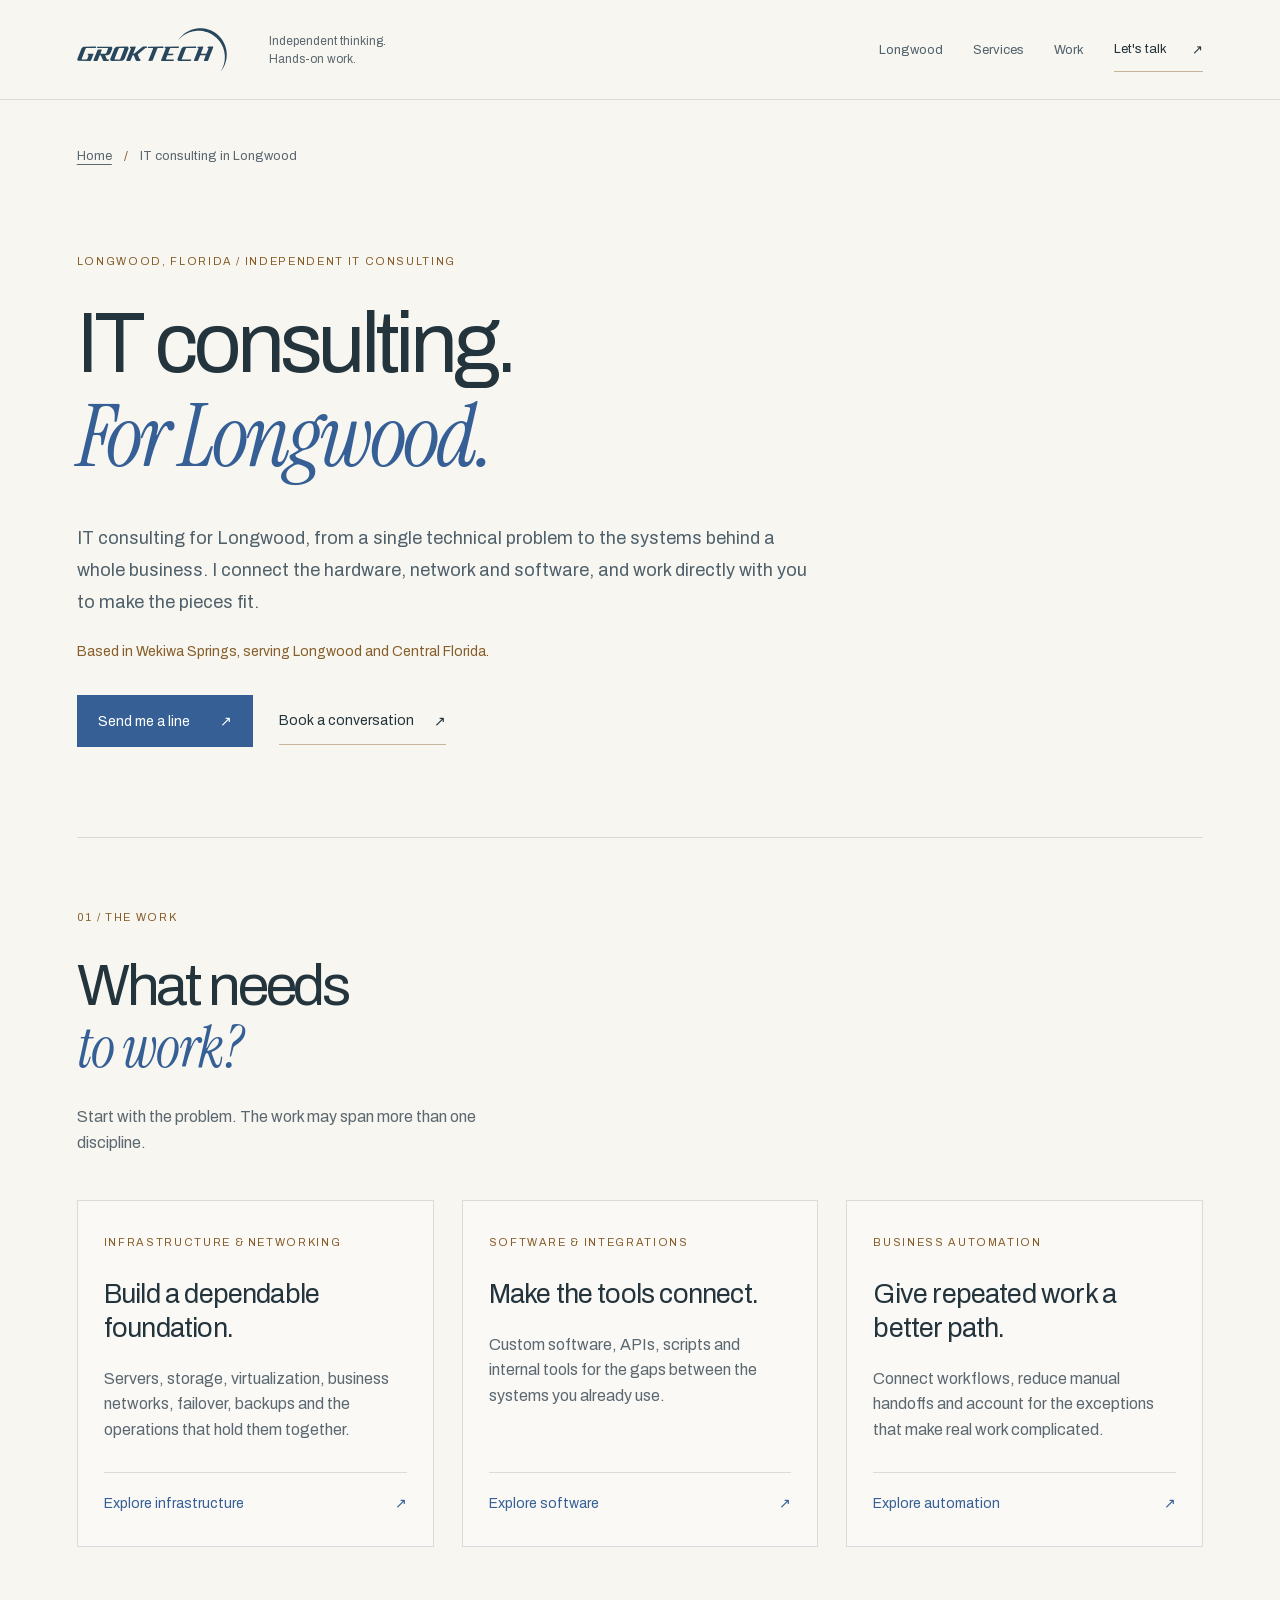
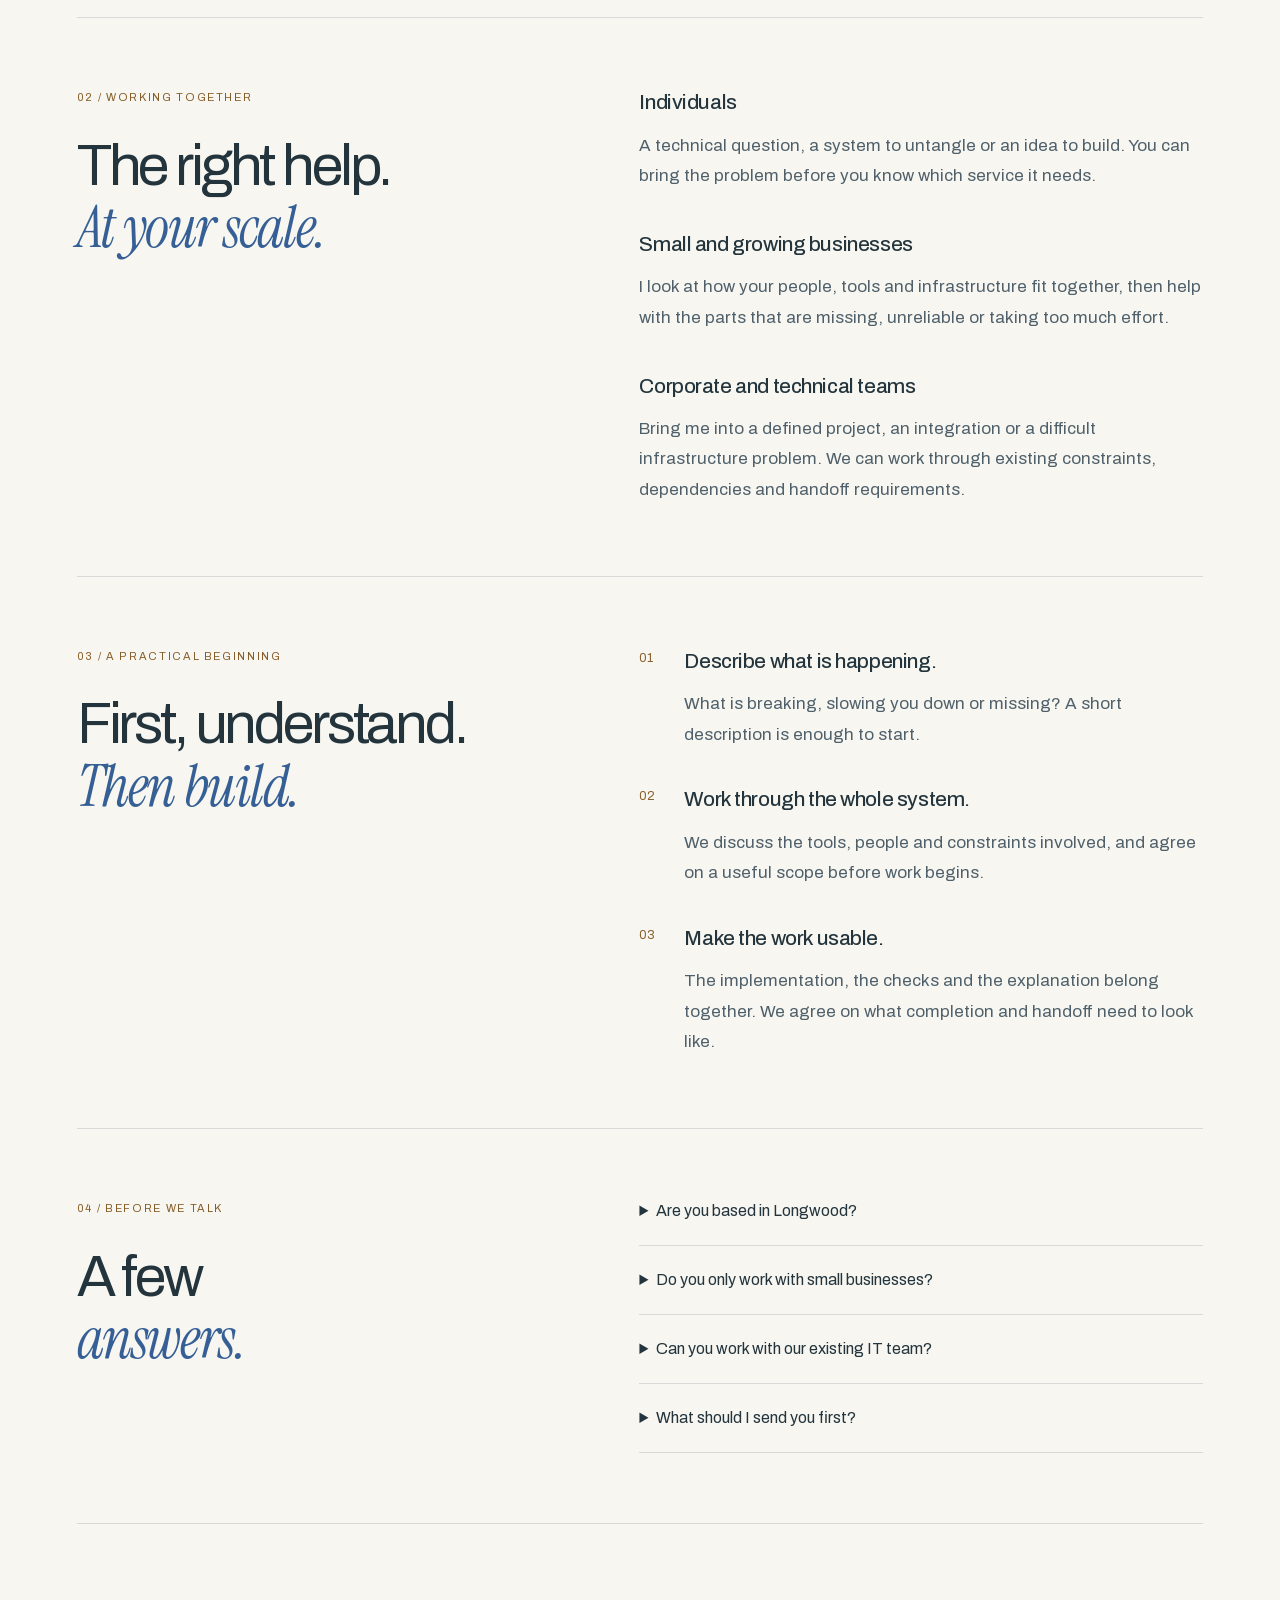
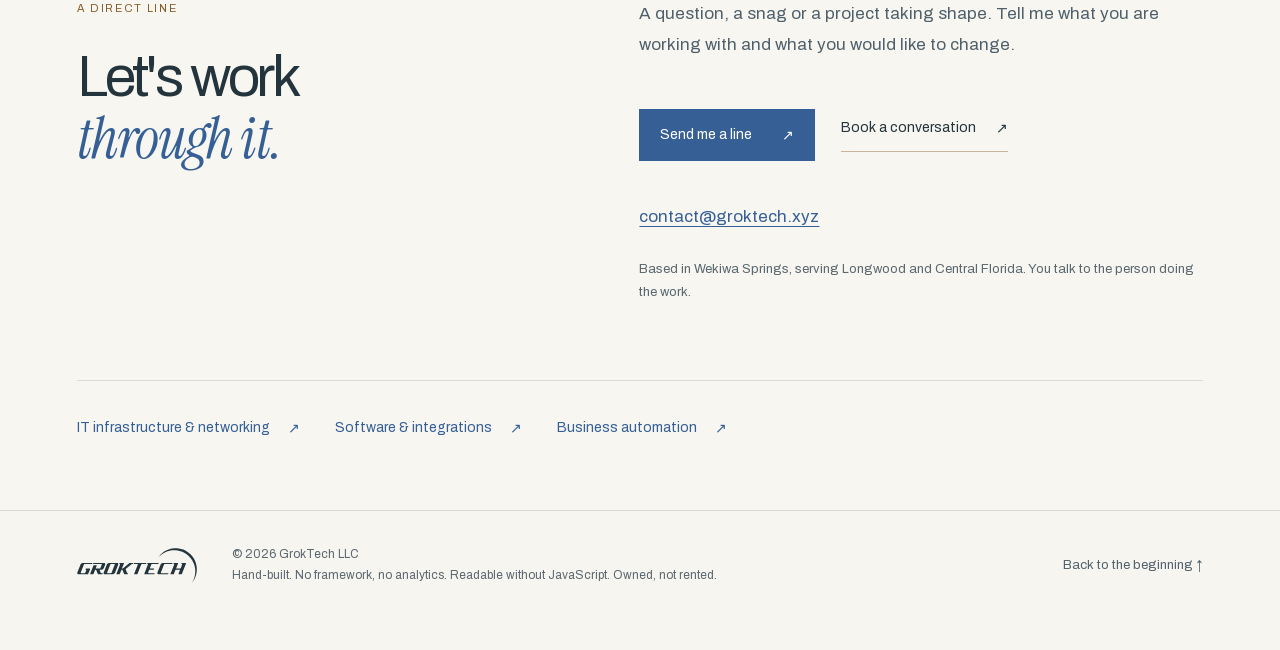
==== commit 13b0386d: "Restore grok definition and refine site readability and interactions" ====
--- a/longwood-it-consulting/index.html
+++ b/longwood-it-consulting/index.html
@@ -27,12 +27,12 @@
   <link rel="apple-touch-icon" href="/assets/apple-touch-icon.png?v=6e3a248b5c61">
   <link rel="preload" href="/assets/fonts/archivo-var.woff2" as="font" type="font/woff2" crossorigin>
   <link rel="preload" href="/assets/fonts/instrument-serif-italic.woff2" as="font" type="font/woff2" crossorigin>
-  <link rel="stylesheet" href="/assets/css/site.css?v=d2624e1df64a">
-  <link rel="stylesheet" href="/assets/css/service-pages.css?v=2930e2852e77">
-  <link rel="stylesheet" href="/assets/css/effects.css?v=e24f3e55a0d1">
-  <link rel="preload" href="/assets/css/chat.css?v=7c97a6d79590" as="style" data-chat-style>
+  <link rel="stylesheet" href="/assets/css/site.css?v=0576ffe9b4d0">
+  <link rel="stylesheet" href="/assets/css/service-pages.css?v=67a46f4d9a77">
+  <link rel="stylesheet" href="/assets/css/effects.css?v=97520d71a416">
+  <link rel="preload" href="/assets/css/chat.css?v=51cb0602b343" as="style" data-chat-style>
   <script src="/assets/js/site.js?v=728b09d167bd" defer></script>
-  <script src="/assets/js/chat.js?v=3af78d8e2187" defer></script>
+  <script src="/assets/js/chat.js?v=eafd78dfb4d1" defer></script>
   <script type="application/ld+json">
 {
   "@context": "https://schema.org",
@@ -178,7 +178,7 @@
 <section class="service-contact" id="contact" aria-labelledby="contact-title"><div><p class="eyebrow">A direct line</p><h2 id="contact-title">Let's work<br><em>through it.</em></h2></div><div class="service-copy"><p>A question, a snag or a project taking shape. Tell me what you are working with and what you would like to change.</p><div class="service-actions"><a class="primary-link" href="mailto:contact@groktech.xyz" data-chat-open><span data-chat-label>Send me a line</span><span aria-hidden="true">↗</span></a><a class="text-link" href="https://calendly.com/groktech" target="_blank" rel="noopener">Book a conversation <span aria-hidden="true">↗</span><span class="sr-only"> (opens in a new tab)</span></a></div><p><a href="mailto:contact@groktech.xyz">contact@groktech.xyz</a></p><p class="service-contact-note">Based in Wekiwa Springs, serving Longwood and Central Florida. You talk to the person doing the work.</p></div></section>
 <nav class="related-services" aria-label="Explore more services"><a href="/services/it-infrastructure/">IT infrastructure &amp; networking <span aria-hidden="true">↗</span></a><a href="/services/software-integrations/">Software &amp; integrations <span aria-hidden="true">↗</span></a><a href="/services/business-automation/">Business automation <span aria-hidden="true">↗</span></a></nav>
 </main>
-<footer class="site-footer wrap"><a class="footer-brand" href="/" aria-label="GrokTech, home"><svg class="wordmark" xmlns="http://www.w3.org/2000/svg" viewBox="0 0 1501 436" width="172" height="50" fill="currentColor" preserveAspectRatio="xMinYMid meet" aria-hidden="true" focusable="false"><path fill-rule="evenodd" d="M1213.5 3.4l-16 1.7-13 2.2-14 3.1-14 3.8-12 4.1-15 5.9-15 7-13 7.1-11 6.8-12 8.3-15 11.8-10 9-11.3 11.3-9 10-14 18-2 3 .3 .6 16-16.6 9-8.3 11-9 18-12.9 21-12.3 23-10.8 19-6.9 14-4.1 13-3.1 10-1.9 15-2.1 10-.9 17-.7 23 .8 23 2.8 24 5.2 22 6.9 13 5.1 11 5 22 11.9 21 14 9 7 13 11.2 14.2 14.1 16.1 19 14 20 12 21 9.9 22 8 23 3 11 3.1 14 3 20 1 11 .6 14-.7 26-1.9 17-2 12-3.1 14-3 11-8 23-10.1 22-4.8 9-7.3 12-.4 1 .4 .4 13.2-17.4 9-14 8.9-16 7.1-15 7.1-18 6-20 3.9-17 3.1-21 1.2-16 0-25-1.2-17-3-20-4.1-18-6.1-20-7.9-20-8.8-18-8.1-14-10-15-10-13-15.1-17-16.2-15.3-11-9-18-12.8-17-10.3-18-9-14-5.9-17-5.9-23-6-17-3-19-2.1-24-.5zM70.5 186.4l-4 .9-4 1.8-9 6.2-6 5.6-3.1 4.6-40.2 102-.9 3-.3 3 .2 3 1.2 3 3 5 2.1 2.1 2 1.2 4 1 116 .1 2-.1 3-1.1 2.6-2.2 1.9-3 22.9-58 .2-3-.4-2-1.2-1.3-2-.5-44-.2-4 .6-3 2-1.3 1.4-1.9 4-.1 3 1.3 2 1 .6 4 1.1 2 1.2 1.3 2.1 0 2-12.1 31-2 3-3.2 2.2-5 .8-42 0-3-.6-1.4-1.4-.5-2 .6-3 38-97 2.3-5 1.5-2 3.5-2.3 2-.4 88-.1 3-.9 2-1.1 3.3-3.2 1.3-3-.2-4-1.4-1.5-3-.8zM209.5 186.3l-3 .8-2 1.2-2 2.3-1.5 2.9-.3 3 .4 2 1.4 1.6 2 .7 101 0 2 .3 1.8 1.4 .6 1 0 3-18.1 46-2.3 2.7-2 1.5-4 .9-44 0-2-.5-1-.8-1.1-1.8 0-3 11.6-29 .6-3-.9-3-1.4-1-1.8-.5-30 0-3 .5-3 1.7-1.3 1.3-1.8 3-38.2 97-1.2 3-.4 3 .9 2.9 2 1.4 1 .1 30 .1 2-.2 4-2 3.1-4.3 17.5-45 1.2-2 2.2-2.2 2-1.1 3-.3 2 .2 2 .9 3.1 3.5 18.6 46 1.7 3 2.6 2.3 5 1.2 43 0 3-.4 3-1.5 2-1.7 2.2-2.9 .6-3-.5-3-1.3-1.3-2-.6-12 0-4-.5-3-1.3-1.3-1.3-1.8-3-12.2-30-.4-4 .7-1.4 2-1.1 20-.1 6-1.1 6-2.9 7-5.1 3.8-3.3 3.6-4 2.7-5 17.2-44 .9-5-.2-2-.8-3-3.7-6-3.7-3-4.8-1.2zM400.5 186.3l-4 .8-5 2.2-10 7-5.2 5.2-3 5-40.1 102-.9 5 .9 5 3.7 6 3.6 3.2 3 1 3 .2 103-.1 4-1 4-1.9 10-7.1 6.3-6.3 3-6 38.9-99 1-4 0-4-1-3-2.9-5-3.3-3.5-2-1-4-.8zM538.5 186.3l-4 1.7-3 2.7-1.3 1.8-.9 4 .7 2 1.5 1.3 5 1.5 1.5 1.2 1 2-.3 3-44.6 113-.9 4 1 3 2.3 1.3 1 .1 30 0 4-1 2-1.4 2.4-3 .9-2 17.3-44 1.2-2 2.2-2.3 2-1 2-.2 3 .3 2 .9 2.3 2.3 19.3 47 1.4 2.6 2 2.1 3 1.4 2 .3 30 0 2-.1 4-1.9 3.3-3.4 1-2 .1-5-1.4-1.6-6-1.3-3.2-3.1-16.7-41-.3-2 1.2-4 2-2.8 4-3.6 62-51.8 5-3 3-1.1 6-.6 3-1 1.6-1.1 3.6-4 .8-3-.5-3-1.5-1.6-3-.7-32 0-5 .9-3 1.3-3 1.7-4 3.2-72 60.5-5 2.8-5 .9-2-.5-1.3-1.5 .1-4 22.4-57 1-3-.6-3-1.6-1.7-2-.6zM717.5 186.3l-4 1.7-4.1 4.5-.7 3 .1 2 .2 1 1.5 1.5 3 .7 44 .2 1 .1 1.7 1.5 .5 1 .2 2-1.1 4-44.4 113-.2 3 .9 2 1.4 1 2 .4 31-.1 4-1.7 3.2-3.6 45.7-116 1-2 2.1-2.5 3-1.8 4-.5 44-.1 3-1.1 3-2.4 2.1-2.6 .7-3-.4-3-1.4-1.6-2-.7zM886.5 186.3l-3 1.1-4 3.4-1.2 1.7-.8 4 .6 2 1.4 1.3 5 1.4 1.6 1.3 .8 1 .1 3-44.8 114-.8 4 1 3 2.1 1.3 2 .1 114 0 4-1 4.2-3.4 2.1-4 0-2-.7-2-.8-1-1.8-.8-73-.2-3-.7-1.5-2.3 .2-4 10.9-28 2.1-4 2.3-2.1 2-1.1 3-.5 45 0 3-.8 2-1.2 2.2-2.3 1.1-2 .9-3-.2-1.8-1-1.9-2-1-45-.3-2-.4-1.7-1.6-.5-1 0-3 16-41 1.7-4 2.1-3 3.4-2.3 2-.3 75-.4 4-1.8 3.2-3.2 1.3-3-.2-4-1.3-1.5-3-.8zM1072.5 186.4l-4 .8-3 1.3-9 5.8-6.2 5.2-4.3 6-39.8 101-1 3-.6 4 .9 5 2.9 5 2.1 2.6 3 1.9 3 .9 116 .1 2-.1 3-1.1 4-3.4 1.3-1.9 .5-2-.4-4-1.4-1.4-2-.5-86 0-3-.5-1-.7-1.3-1.9 0-2 1-3 38-97 1.9-4 1.4-1.8 2-1.6 3-1.1 90-.4 4-1.7 2.3-2.4 1.9-4-.2-3.7-1-1.5-3-1.1zM1214.5 186.5l-4 1.8-2.4 2.2-1.9 3-.4 3 .7 2 1 1.1 5 1.6 2 1.4 .9 1.9-.6 4-44.6 113-.4 3 .7 2.7 2 1.6 1 .1 30 .1 2-.2 4-1.8 2.3-2.5 1-2 18.3-46 3.4-3.3 3-1 2-.2 44 .1 1 .1 2 1.3 .8 2-.4 3-16.8 43-.7 3 .5 2 .6 1.1 1.4 .9 2.6 .5 30-.1 3-.9 2-1.2 2.5-3.3 1.8-4 49.9-127 .1-3-1.1-2-3.2-1.3-43 0-2 .2-4 1.8-4.1 4.3-.6 2-.1 3 .3 1 1.5 1.6 2 .7 3 .2 2.1 1.5 .5 2-.2 3-16.1 41-1.8 4-1.5 2-3 2.3-4 .8-43 0-3-.6-1-.8-.5-.7-.5-3 23.4-60-.2-4-1.2-1.3-3-1zM421.4 201.5l4.1-.7 44 .1 1.8 .6 1.6 2-.2 4-38.9 99-2.8 5-3.5 2.4-4 .6-42 .1-3-.5-2-1.6-.5-2 .1-2 40.1-102 2.3-3.1z"/></svg></a><p>© <span data-year>2026</span> GrokTech LLC</p><a class="back-top" href="#top">Back to the beginning ↑</a></footer>
+<footer class="site-footer wrap"><a class="footer-brand" href="/" aria-label="GrokTech, home"><svg class="wordmark" xmlns="http://www.w3.org/2000/svg" viewBox="0 0 1501 436" width="172" height="50" fill="currentColor" preserveAspectRatio="xMinYMid meet" aria-hidden="true" focusable="false"><path fill-rule="evenodd" d="M1213.5 3.4l-16 1.7-13 2.2-14 3.1-14 3.8-12 4.1-15 5.9-15 7-13 7.1-11 6.8-12 8.3-15 11.8-10 9-11.3 11.3-9 10-14 18-2 3 .3 .6 16-16.6 9-8.3 11-9 18-12.9 21-12.3 23-10.8 19-6.9 14-4.1 13-3.1 10-1.9 15-2.1 10-.9 17-.7 23 .8 23 2.8 24 5.2 22 6.9 13 5.1 11 5 22 11.9 21 14 9 7 13 11.2 14.2 14.1 16.1 19 14 20 12 21 9.9 22 8 23 3 11 3.1 14 3 20 1 11 .6 14-.7 26-1.9 17-2 12-3.1 14-3 11-8 23-10.1 22-4.8 9-7.3 12-.4 1 .4 .4 13.2-17.4 9-14 8.9-16 7.1-15 7.1-18 6-20 3.9-17 3.1-21 1.2-16 0-25-1.2-17-3-20-4.1-18-6.1-20-7.9-20-8.8-18-8.1-14-10-15-10-13-15.1-17-16.2-15.3-11-9-18-12.8-17-10.3-18-9-14-5.9-17-5.9-23-6-17-3-19-2.1-24-.5zM70.5 186.4l-4 .9-4 1.8-9 6.2-6 5.6-3.1 4.6-40.2 102-.9 3-.3 3 .2 3 1.2 3 3 5 2.1 2.1 2 1.2 4 1 116 .1 2-.1 3-1.1 2.6-2.2 1.9-3 22.9-58 .2-3-.4-2-1.2-1.3-2-.5-44-.2-4 .6-3 2-1.3 1.4-1.9 4-.1 3 1.3 2 1 .6 4 1.1 2 1.2 1.3 2.1 0 2-12.1 31-2 3-3.2 2.2-5 .8-42 0-3-.6-1.4-1.4-.5-2 .6-3 38-97 2.3-5 1.5-2 3.5-2.3 2-.4 88-.1 3-.9 2-1.1 3.3-3.2 1.3-3-.2-4-1.4-1.5-3-.8zM209.5 186.3l-3 .8-2 1.2-2 2.3-1.5 2.9-.3 3 .4 2 1.4 1.6 2 .7 101 0 2 .3 1.8 1.4 .6 1 0 3-18.1 46-2.3 2.7-2 1.5-4 .9-44 0-2-.5-1-.8-1.1-1.8 0-3 11.6-29 .6-3-.9-3-1.4-1-1.8-.5-30 0-3 .5-3 1.7-1.3 1.3-1.8 3-38.2 97-1.2 3-.4 3 .9 2.9 2 1.4 1 .1 30 .1 2-.2 4-2 3.1-4.3 17.5-45 1.2-2 2.2-2.2 2-1.1 3-.3 2 .2 2 .9 3.1 3.5 18.6 46 1.7 3 2.6 2.3 5 1.2 43 0 3-.4 3-1.5 2-1.7 2.2-2.9 .6-3-.5-3-1.3-1.3-2-.6-12 0-4-.5-3-1.3-1.3-1.3-1.8-3-12.2-30-.4-4 .7-1.4 2-1.1 20-.1 6-1.1 6-2.9 7-5.1 3.8-3.3 3.6-4 2.7-5 17.2-44 .9-5-.2-2-.8-3-3.7-6-3.7-3-4.8-1.2zM400.5 186.3l-4 .8-5 2.2-10 7-5.2 5.2-3 5-40.1 102-.9 5 .9 5 3.7 6 3.6 3.2 3 1 3 .2 103-.1 4-1 4-1.9 10-7.1 6.3-6.3 3-6 38.9-99 1-4 0-4-1-3-2.9-5-3.3-3.5-2-1-4-.8zM538.5 186.3l-4 1.7-3 2.7-1.3 1.8-.9 4 .7 2 1.5 1.3 5 1.5 1.5 1.2 1 2-.3 3-44.6 113-.9 4 1 3 2.3 1.3 1 .1 30 0 4-1 2-1.4 2.4-3 .9-2 17.3-44 1.2-2 2.2-2.3 2-1 2-.2 3 .3 2 .9 2.3 2.3 19.3 47 1.4 2.6 2 2.1 3 1.4 2 .3 30 0 2-.1 4-1.9 3.3-3.4 1-2 .1-5-1.4-1.6-6-1.3-3.2-3.1-16.7-41-.3-2 1.2-4 2-2.8 4-3.6 62-51.8 5-3 3-1.1 6-.6 3-1 1.6-1.1 3.6-4 .8-3-.5-3-1.5-1.6-3-.7-32 0-5 .9-3 1.3-3 1.7-4 3.2-72 60.5-5 2.8-5 .9-2-.5-1.3-1.5 .1-4 22.4-57 1-3-.6-3-1.6-1.7-2-.6zM717.5 186.3l-4 1.7-4.1 4.5-.7 3 .1 2 .2 1 1.5 1.5 3 .7 44 .2 1 .1 1.7 1.5 .5 1 .2 2-1.1 4-44.4 113-.2 3 .9 2 1.4 1 2 .4 31-.1 4-1.7 3.2-3.6 45.7-116 1-2 2.1-2.5 3-1.8 4-.5 44-.1 3-1.1 3-2.4 2.1-2.6 .7-3-.4-3-1.4-1.6-2-.7zM886.5 186.3l-3 1.1-4 3.4-1.2 1.7-.8 4 .6 2 1.4 1.3 5 1.4 1.6 1.3 .8 1 .1 3-44.8 114-.8 4 1 3 2.1 1.3 2 .1 114 0 4-1 4.2-3.4 2.1-4 0-2-.7-2-.8-1-1.8-.8-73-.2-3-.7-1.5-2.3 .2-4 10.9-28 2.1-4 2.3-2.1 2-1.1 3-.5 45 0 3-.8 2-1.2 2.2-2.3 1.1-2 .9-3-.2-1.8-1-1.9-2-1-45-.3-2-.4-1.7-1.6-.5-1 0-3 16-41 1.7-4 2.1-3 3.4-2.3 2-.3 75-.4 4-1.8 3.2-3.2 1.3-3-.2-4-1.3-1.5-3-.8zM1072.5 186.4l-4 .8-3 1.3-9 5.8-6.2 5.2-4.3 6-39.8 101-1 3-.6 4 .9 5 2.9 5 2.1 2.6 3 1.9 3 .9 116 .1 2-.1 3-1.1 4-3.4 1.3-1.9 .5-2-.4-4-1.4-1.4-2-.5-86 0-3-.5-1-.7-1.3-1.9 0-2 1-3 38-97 1.9-4 1.4-1.8 2-1.6 3-1.1 90-.4 4-1.7 2.3-2.4 1.9-4-.2-3.7-1-1.5-3-1.1zM1214.5 186.5l-4 1.8-2.4 2.2-1.9 3-.4 3 .7 2 1 1.1 5 1.6 2 1.4 .9 1.9-.6 4-44.6 113-.4 3 .7 2.7 2 1.6 1 .1 30 .1 2-.2 4-1.8 2.3-2.5 1-2 18.3-46 3.4-3.3 3-1 2-.2 44 .1 1 .1 2 1.3 .8 2-.4 3-16.8 43-.7 3 .5 2 .6 1.1 1.4 .9 2.6 .5 30-.1 3-.9 2-1.2 2.5-3.3 1.8-4 49.9-127 .1-3-1.1-2-3.2-1.3-43 0-2 .2-4 1.8-4.1 4.3-.6 2-.1 3 .3 1 1.5 1.6 2 .7 3 .2 2.1 1.5 .5 2-.2 3-16.1 41-1.8 4-1.5 2-3 2.3-4 .8-43 0-3-.6-1-.8-.5-.7-.5-3 23.4-60-.2-4-1.2-1.3-3-1zM421.4 201.5l4.1-.7 44 .1 1.8 .6 1.6 2-.2 4-38.9 99-2.8 5-3.5 2.4-4 .6-42 .1-3-.5-2-1.6-.5-2 .1-2 40.1-102 2.3-3.1z"/></svg></a><div class="footer-notes"><p>© <span data-year>2026</span> GrokTech LLC</p><p class="colophon">Hand-built. No framework, no analytics. Readable without JavaScript. Owned, not rented.</p></div><a class="back-top" href="#top">Back to the beginning ↑</a></footer>
 <script src="https://cdn.bubblegram.co/widget.js" data-key="pk_live_NOXYkZKpSKTsjqiJsWvzvk2" async></script>
 </body>
 </html>
--- a/assets/css/site.css
+++ b/assets/css/site.css
@@ -1,20 +1,32 @@
 @font-face{font-family:Archivo;src:url('../fonts/archivo-var.woff2') format('woff2');font-weight:100 900;font-display:swap}
 @font-face{font-family:Instrument;src:url('../fonts/instrument-serif-italic.woff2') format('woff2');font-style:italic;font-display:swap}
 :root{--surface:#f7f6f1;--paper:#f7f6f1;--ink:#23343c;--gold:#875e29;--blue:#355f95;--muted:#5c6870;--line:#56697933;--gutter:clamp(24px,6vw,116px);--ease:cubic-bezier(.22,.75,.2,1);color-scheme:light;font-family:Archivo,Arial,sans-serif;color:var(--ink);background:var(--surface);font-synthesis:none;-webkit-font-smoothing:antialiased}
-*{box-sizing:border-box}html{scroll-behavior:smooth;scroll-padding-top:90px}body{margin:0;overflow-x:clip}p,h1,h2,h3,figure{margin:0}p{line-height:1.6}a{color:inherit;text-decoration:none}button{color:inherit;font:inherit;cursor:pointer}button,a,summary{-webkit-tap-highlight-color:transparent;touch-action:manipulation}a:focus-visible,button:focus-visible,summary:focus-visible{outline:2px solid var(--gold);outline-offset:7px}svg{display:block}em{font-family:Instrument,Georgia,serif;font-weight:400;letter-spacing:-.025em}::selection{background:#355f95;color:#fff}[hidden]{display:none!important}.wrap{padding-inline:var(--gutter);max-width:1920px;margin-inline:auto}.eyebrow{font-size:10px;font-weight:400;text-transform:uppercase;letter-spacing:.16em;line-height:1.7}.sr-only{position:absolute;width:1px;height:1px;overflow:hidden;clip-path:inset(50%);white-space:nowrap}.skip{position:fixed;z-index:100;top:12px;left:20px;padding:12px 20px;background:var(--blue);color:#fff;transform:translateY(-170%)}.skip:focus{transform:none}.atmosphere{position:fixed;z-index:0;inset:0;pointer-events:none;background:radial-gradient(ellipse at 83% 23%,#dce8f4a3,transparent 53%),radial-gradient(ellipse at 7% 72%,#f4e8d48f,transparent 46%),#f7f6f1}.atmosphere::after{content:'';position:absolute;inset:0;opacity:.065;background-image:url("data:image/svg+xml,%3Csvg viewBox='0 0 180 180' xmlns='http://www.w3.org/2000/svg'%3E%3Cfilter id='n'%3E%3CfeTurbulence type='fractalNoise' baseFrequency='.96' numOctaves='3' stitchTiles='stitch'/%3E%3C/filter%3E%3Crect width='100%25' height='100%25' opacity='.28' filter='url(%23n)'/%3E%3C/svg%3E")}.experience-fallback{position:fixed;inset:0;width:100%;height:100%;pointer-events:none;opacity:.7;z-index:0}.experience-ready .experience-fallback{opacity:0}#experience-canvas{position:fixed;inset:0;width:100%;height:100%;pointer-events:none;z-index:0}main,.site-footer{position:relative;z-index:1}.site-header{position:fixed;z-index:20;inset:0 0 auto;height:100px;display:flex;align-items:center;gap:42px;transition:background .4s,border-color .4s;background:linear-gradient(#f7f6f1ed,#f7f6f100);border-bottom:1px solid transparent}.site-header.is-scrolled{background:#f7f6f1ed;backdrop-filter:blur(18px);border-bottom-color:#67798626}.brand{color:#29475c;flex:none}.wordmark{width:150px;height:auto}.header-note{font-size:10px;line-height:1.5;color:var(--muted);margin-right:auto}.site-header nav{display:flex;align-items:center;gap:30px;font-size:12px}.site-header nav a{min-height:44px;display:flex;align-items:center;gap:25px}.site-header nav a:not(.header-contact){color:#53626c}.site-header nav a:hover{color:var(--gold)}.header-contact{border-bottom:1px solid #8a632e70}.header-contact svg{width:16px;height:16px}.scene-nav{position:fixed;right:24px;top:50%;transform:translateY(-50%);display:flex;flex-direction:column;z-index:15;gap:3px}.scene-nav a{min-height:32px;min-width:38px;display:flex;align-items:center;justify-content:flex-end;gap:8px}.scene-nav span{font-size:8px;letter-spacing:.1em;opacity:0;transition:opacity .3s;color:var(--gold)}.scene-nav i{height:1px;width:8px;background:#53667770;transition:width .5s,background .5s}.scene-nav a[aria-current] i{width:23px;background:var(--gold)}.scene-nav a[aria-current] span,.scene-nav a:hover span{opacity:1}.scene{position:relative}.hero{min-height:820px;height:100svh;max-height:1300px;padding-top:142px;display:flex;flex-direction:column}.hero-overline{display:flex;justify-content:space-between;align-items:center;color:var(--muted)}.hero-overline .eyebrow{color:var(--gold)}.hero-edition{font-size:10px;letter-spacing:.04em;margin-right:3vw}.hero-composition{padding-top:53px;position:relative;z-index:1;flex:1}h1{font-size:clamp(80px,9.15vw,167px);font-weight:380;line-height:.91;letter-spacing:-.067em}h1>span{display:block;width:max-content;max-width:100%}h1 em{font-size:1.17em;line-height:.9;color:var(--blue);letter-spacing:-.05em}h1>span:nth-child(2){margin-left:1.03em}h1>span:nth-child(3){margin-left:.32em}.hero-aside{margin-top:37px;max-width:430px}.hero-intro{font-size:14px;color:#4f606a;line-height:1.65}.hero-actions{margin-top:23px;display:flex;flex-direction:column;align-items:flex-start;gap:10px}.primary-link{position:relative;background:var(--blue);color:#fff;display:inline-flex;gap:34px;align-items:center;justify-content:space-between;min-height:52px;padding:14px 19px;font-size:12px;border:1px solid #355f9580;overflow:hidden;transition:background .3s,box-shadow .4s,transform .5s var(--ease)}.primary-link svg{width:21px;height:21px;flex:none;transition:transform .5s var(--ease)}.primary-link:hover{background:#244b7d;box-shadow:0 5px 30px #67798633}.primary-link:hover svg{transform:translate(3px,-3px)}.email-options{display:flex;align-items:center;gap:10px;min-height:36px}.email{font-size:11px;color:#526570;line-height:2}.email:hover{color:var(--gold)}.copy-email{border:0;background:transparent;min-width:36px;min-height:36px;padding:9px;color:var(--muted)}.copy-email svg{width:16px;height:16px}.copy-email:hover{color:var(--gold)}.hero-foot{min-height:80px;display:flex;justify-content:space-between;align-items:center;color:var(--muted);border-top:1px solid var(--line);margin-top:32px}.hero-foot>.eyebrow{font-size:9px}.continue-link{display:flex;align-items:center;gap:16px;font-size:11px;min-height:44px}.scroll-stroke{display:block;width:40px;height:1px;background:var(--gold)}.continue-link>span:last-child{color:var(--gold);font-size:16px}.sculpture-caption{position:absolute;right:10%;top:75%;font-size:9px;letter-spacing:.08em;color:#5a6871;display:flex;align-items:center;gap:20px}.hairline{height:1px;width:58px;background:#8a632e60}.scene-kicker{display:flex;justify-content:space-between;gap:25px;color:var(--muted)}.scene-kicker>span:first-child{color:var(--gold)}.perception{height:125svh;min-height:950px}.perception-stage{height:100svh;min-height:750px;position:sticky;top:0;display:flex;flex-direction:column;padding-top:135px;padding-bottom:70px}.perception-copy{margin-top:auto;margin-bottom:auto;max-width:540px}h2{font-size:clamp(60px,7.2vw,118px);font-weight:380;line-height:.99;letter-spacing:-.055em}h2 em{color:var(--blue)}.perception-copy h2{font-size:clamp(64px,7.8vw,132px)}.perception-copy>p{max-width:365px;font-size:15px;color:#53636d;margin-top:32px}.perception-notes{position:absolute;right:11%;bottom:24%;display:flex;gap:25px;font-size:10px;color:#54626b}.perception-notes span{color:var(--gold);font-size:8px;display:block;margin-bottom:8px}.perception-line{display:flex;gap:25px;align-items:center;font-size:11px;color:#53636d}.perception-line .line{flex:1;background:var(--line);height:1px}.practice{padding-block:140px 100px;background:linear-gradient(180deg,#f7f6f100,#f7f6f185 16%,#f7f6f1ac 83%,#f7f6f100)}.practice-layout{display:grid;grid-template-columns:1fr 1.15fr;gap:10%;margin-top:75px;align-items:start}.practice-intro{position:sticky;top:160px}.practice-intro h2{font-size:clamp(56px,5.5vw,92px)}.practice-intro>p:not(.practice-note){font-size:14px;color:#53636d;max-width:340px;margin-top:30px}.text-link{display:inline-flex;align-items:center;gap:35px;font-size:12px;min-height:48px;margin-top:30px;border-bottom:1px solid #8a632e70}.text-link svg{width:20px;height:20px;color:var(--gold)}.practice-note{font-size:10px!important;color:var(--muted);margin-top:68px;line-height:1.65}.index-hint{font-size:10px;color:var(--muted);display:flex;justify-content:space-between;margin-bottom:22px}.index-row{border-top:1px solid var(--line);scroll-margin-top:130px}.index-row:last-child{border-bottom:1px solid var(--line)}.index-row summary{cursor:pointer;list-style:none;display:grid;grid-template-columns:24px 1fr 22px;column-gap:17px;align-items:center;padding:26px 0;position:relative}.index-row summary::-webkit-details-marker{display:none}.row-number{font-size:9px;color:var(--gold);grid-row:1/3;align-self:start;padding-top:9px}.index-row h3{font-size:clamp(21px,2.05vw,34px);font-weight:400;line-height:1.3;letter-spacing:-.03em}.row-note{grid-row:2;grid-column:2;font-size:10px;color:var(--muted);margin-top:7px}.row-plus{grid-column:3;grid-row:1/3;font-size:22px;color:var(--gold);font-weight:300;transition:transform .4s}.index-row[open] .row-plus{transform:rotate(45deg)}.row-body{padding:0 35px 27px 41px}.row-body p{font-size:13px;color:#4f616d;line-height:1.75}.index-row[open] h3{color:var(--gold)}.credibility-strip{display:grid;grid-template-columns:1fr 1fr 1.1fr;border-top:1px solid var(--line);border-bottom:1px solid var(--line);margin-top:100px;padding-block:36px;gap:30px}.credibility-strip>p{display:flex;flex-direction:column;gap:8px}.credibility-strip strong{font-size:44px;font-weight:350;letter-spacing:-.04em;line-height:1.3}.credibility-strip strong span{font-size:25px;color:var(--muted)}.credibility-strip p>span{font-size:10px;color:var(--muted)}.credibility-strip .requirements-note strong{font-size:16px;font-weight:400;line-height:1.5;letter-spacing:0}.projects{padding-block:100px 160px;background:#f7f6f1c9}.work-heading{display:flex;justify-content:space-between;align-items:end;gap:40px;margin-block:80px 100px}.work-heading h2{font-size:clamp(54px,6.5vw,106px)}.work-heading>p{font-size:13px;color:var(--muted);padding-bottom:6px;min-width:220px}.project-entry{display:grid;grid-template-columns:1.65fr 1fr;gap:7%;align-items:center}.project-preview{position:relative;display:block;background:#eef1f2;border:1px solid #8f9eaa55;box-shadow:0 28px 80px #31485820;overflow:hidden}.project-preview img{width:100%;height:auto;display:block;transition:transform 1.2s var(--ease)}.window-bar{height:34px;display:flex;align-items:center;justify-content:space-between;padding:0 14px;font-size:8px;letter-spacing:.08em;color:#586875;background:#edf0f1}.window-bar>span:first-child{width:5px;height:5px;border-radius:50%;background:#8a632e90}.window-bar>span:last-child{color:#626d79}.project-visit{display:flex;align-items:center;justify-content:space-between;padding:13px 18px;font-size:10px;background:#edf0f1;transition:color .3s}.project-visit svg{width:16px;height:16px;color:var(--gold)}.project-preview:hover img{transform:scale(1.015)}.project-preview:hover .project-visit{color:var(--gold)}.project-number{display:block;font-family:Instrument,Georgia,serif;font-style:italic;font-size:54px;color:#8a632eb0;line-height:1;margin-bottom:38px}.project-meta>.eyebrow{color:var(--muted);font-size:9px}.project-meta h3{font-weight:400;font-size:32px;letter-spacing:-.035em;margin-top:16px}.project-meta h3 a{display:flex;justify-content:space-between;align-items:center;gap:20px}.project-meta h3 svg{height:18px;width:18px;color:var(--gold)}.project-meta>p:not(.eyebrow){font-size:13px;color:#53636d;margin-top:22px}.project-type,.tool-names{display:block;font-size:9px!important;line-height:1.8;color:var(--muted);margin-top:32px;letter-spacing:.03em}.project-capital{grid-template-columns:1fr 1.65fr;margin-top:140px}.project-capital .project-preview{grid-column:2;grid-row:1}.project-capital .project-meta{grid-column:1;grid-row:1}.contact{min-height:820px;height:100svh;max-height:1200px;padding-top:110px;padding-bottom:80px;display:flex;flex-direction:column}.contact-content{margin-block:auto;max-width:720px}.contact h2{font-size:clamp(76px,9.6vw,158px)}.contact-content>p:not(.contact-personal){max-width:360px;font-size:14px;color:#53636d;margin-top:34px}.contact-actions{margin-top:30px;display:flex;flex-direction:column;align-items:flex-start;gap:8px}.contact-personal{font-size:10px;color:var(--muted);margin-top:25px}.site-footer{min-height:140px;display:flex;align-items:center;gap:35px;border-top:1px solid var(--line);background:#f7f6f1ef}.footer-brand .wordmark{width:120px}.site-footer>p{font-size:9px;color:var(--muted);margin-right:auto}.back-top{font-size:10px;color:#53636d;min-height:44px;display:flex;align-items:center}.motion-toggle,.sound-toggle{background:none;border:0;display:inline-flex;align-items:center;gap:9px;font-size:10px;min-height:44px;padding:8px;color:var(--muted)}.motion-dot{width:5px;height:5px;border-radius:50%;background:var(--gold)}.motion-paused .motion-dot{background:#80858c}.experience-controls{position:fixed;z-index:21;right:22px;bottom:12px;display:flex;align-items:center;gap:7px;background:#f7f6f1ed;backdrop-filter:blur(10px);padding:0 9px;border:1px solid #67798633}.experience-controls .motion-toggle,.experience-controls .sound-toggle{font-size:9px;min-height:33px}.sound-toggle[aria-pressed=true]{color:var(--gold)}
-@media(min-width:1600px){.hero-composition{padding-top:8vh}.hero-aside{margin-top:45px}.hero-intro{font-size:16px}.hero-actions{flex-direction:row;align-items:center;gap:20px;max-width:none}.hero-aside{max-width:650px}.hero{padding-top:160px}}
+*{box-sizing:border-box}html{scroll-behavior:smooth;scroll-padding-top:90px}body{margin:0;overflow-x:clip}p,h1,h2,h3,figure{margin:0}p{line-height:1.6}a{color:inherit;text-decoration:none}button{color:inherit;font:inherit;cursor:pointer}button,a,summary{-webkit-tap-highlight-color:transparent;touch-action:manipulation}a:focus-visible,button:focus-visible,summary:focus-visible{outline:2px solid var(--gold);outline-offset:7px}svg{display:block}em{font-family:Instrument,Georgia,serif;font-weight:400;letter-spacing:-.025em}::selection{background:#355f95;color:#fff}[hidden]{display:none!important}.wrap{padding-inline:var(--gutter);max-width:1920px;margin-inline:auto}.eyebrow{font-size:11px;font-weight:400;text-transform:uppercase;letter-spacing:.15em;line-height:1.7}.sr-only{position:absolute;width:1px;height:1px;overflow:hidden;clip-path:inset(50%);white-space:nowrap}.skip{position:fixed;z-index:100;top:12px;left:20px;padding:12px 20px;background:var(--blue);color:#fff;transform:translateY(-170%)}.skip:focus{transform:none}.atmosphere{position:fixed;z-index:0;inset:0;pointer-events:none;background:radial-gradient(ellipse at 83% 23%,#dce8f4a3,transparent 53%),radial-gradient(ellipse at 7% 72%,#f4e8d48f,transparent 46%),#f7f6f1}.atmosphere::after{content:'';position:absolute;inset:0;opacity:.065;background-image:url("data:image/svg+xml,%3Csvg viewBox='0 0 180 180' xmlns='http://www.w3.org/2000/svg'%3E%3Cfilter id='n'%3E%3CfeTurbulence type='fractalNoise' baseFrequency='.96' numOctaves='3' stitchTiles='stitch'/%3E%3C/filter%3E%3Crect width='100%25' height='100%25' opacity='.28' filter='url(%23n)'/%3E%3C/svg%3E")}.experience-fallback{position:fixed;inset:0;width:100%;height:100%;pointer-events:none;opacity:.7;z-index:0}.experience-ready .experience-fallback{opacity:0}#experience-canvas{position:fixed;inset:0;width:100%;height:100%;pointer-events:none;z-index:0}main,.site-footer{position:relative;z-index:1}.site-header{position:fixed;z-index:20;inset:0 0 auto;height:100px;display:flex;align-items:center;gap:42px;transition:background .4s,border-color .4s;background:linear-gradient(#f7f6f1ed,#f7f6f100);border-bottom:1px solid transparent}.site-header.is-scrolled{background:#f7f6f1ed;backdrop-filter:blur(18px);border-bottom-color:#67798626}.brand{color:#29475c;flex:none}.wordmark{width:150px;height:auto}.header-note{font-size:12px;line-height:1.5;color:var(--muted);margin-right:auto}.site-header nav{display:flex;align-items:center;gap:30px;font-size:13px}.site-header nav a{min-height:44px;display:flex;align-items:center;gap:25px}.site-header nav a:not(.header-contact){color:#53626c}.site-header nav a:hover{color:var(--gold)}.header-contact{border-bottom:1px solid #8a632e70}.header-contact svg{width:16px;height:16px}.scene-nav{position:fixed;right:24px;top:50%;transform:translateY(-50%);display:flex;flex-direction:column;z-index:15;gap:3px}.scene-nav a{min-height:32px;min-width:38px;display:flex;align-items:center;justify-content:flex-end;gap:8px}.scene-nav span{font-size:10px;letter-spacing:.1em;opacity:0;transition:opacity .3s;color:var(--gold)}.scene-nav i{height:1px;width:8px;background:#53667770;transition:width .5s,background .5s}.scene-nav a[aria-current] i{width:23px;background:var(--gold)}.scene-nav a[aria-current] span,.scene-nav a:hover span{opacity:1}.scene{position:relative}.hero{min-height:820px;height:100svh;max-height:1300px;padding-top:142px;display:flex;flex-direction:column}.hero-overline{display:flex;justify-content:space-between;align-items:center;color:var(--muted)}.hero-overline .eyebrow{color:var(--gold)}.hero-edition{font-size:12px;letter-spacing:.04em;margin-right:3vw}.hero-composition{padding-top:53px;position:relative;z-index:1;flex:1}h1{font-size:clamp(80px,9.15vw,167px);font-weight:380;line-height:.91;letter-spacing:-.067em}h1>span{display:block;width:max-content;max-width:100%}h1 em{font-size:1.17em;line-height:.9;color:var(--blue);letter-spacing:-.05em}h1>span:nth-child(2){margin-left:1.03em}h1>span:nth-child(3){margin-left:.32em}.hero-aside{margin-top:37px;max-width:430px}.hero-intro{font-size:17px;color:#4f606a;line-height:1.6}.hero-actions{margin-top:23px;display:flex;flex-direction:column;align-items:flex-start;gap:10px}.primary-link{position:relative;background:var(--blue);color:#fff;display:inline-flex;gap:34px;align-items:center;justify-content:space-between;min-height:52px;padding:14px 20px;font-size:14px;border:1px solid #355f9580;overflow:hidden;transition:background .3s,box-shadow .4s,transform .5s var(--ease)}.primary-link svg{width:21px;height:21px;flex:none;transition:transform .5s var(--ease)}.primary-link:hover{background:#244b7d;box-shadow:0 5px 30px #67798633}.primary-link:hover svg{transform:translate(3px,-3px)}.email-options{display:flex;align-items:center;gap:10px;min-height:36px}.email{font-size:13px;color:#526570;line-height:2}.email:hover{color:var(--gold)}.copy-email{border:0;background:transparent;min-width:36px;min-height:36px;padding:9px;color:var(--muted)}.copy-email svg{width:16px;height:16px}.copy-email:hover{color:var(--gold)}.hero-foot{min-height:80px;display:flex;justify-content:space-between;align-items:center;color:var(--muted);border-top:1px solid var(--line);margin-top:32px}.continue-link{display:flex;align-items:center;gap:16px;font-size:13px;min-height:44px}.scroll-stroke{display:block;width:40px;height:1px;background:var(--gold)}.continue-link>span:last-child{color:var(--gold);font-size:16px}.sculpture-caption{position:absolute;right:10%;top:75%;font-size:12px;letter-spacing:.08em;color:#5a6871;display:flex;align-items:center;gap:20px}.hairline{height:1px;width:58px;background:#8a632e60}.scene-kicker{display:flex;justify-content:space-between;gap:25px;color:var(--muted)}.scene-kicker>span:first-child{color:var(--gold)}.perception{height:125svh;min-height:950px}.perception-stage{height:100svh;min-height:750px;position:sticky;top:0;display:flex;flex-direction:column;padding-top:135px;padding-bottom:70px}.perception-copy{margin-top:auto;margin-bottom:auto;max-width:540px}h2{font-size:clamp(60px,7.2vw,118px);font-weight:380;line-height:.99;letter-spacing:-.055em}h2 em{color:var(--blue)}.perception-copy h2{font-size:clamp(64px,7.8vw,132px)}.perception-copy>p{max-width:400px;font-size:17px;color:#53636d;margin-top:30px}.perception-notes{position:absolute;right:11%;bottom:24%;display:flex;gap:25px;font-size:12px;color:#54626b}.perception-notes span{color:var(--gold);font-size:10px;display:block;margin-bottom:8px}.perception-line{display:flex;gap:25px;align-items:center;font-size:13px;color:#53636d}.perception-line .line{flex:1;background:var(--line);height:1px}.practice{padding-block:140px 100px;background:linear-gradient(180deg,#f7f6f100,#f7f6f185 16%,#f7f6f1ac 83%,#f7f6f100)}.practice-layout{display:grid;grid-template-columns:1fr 1.15fr;gap:10%;margin-top:75px;align-items:start}.practice-intro{position:sticky;top:160px}.practice-intro h2{font-size:clamp(56px,5.5vw,92px)}.practice-intro>p:not(.practice-note){font-size:17px;color:#53636d;max-width:390px;margin-top:30px}.text-link{display:inline-flex;align-items:center;gap:35px;font-size:14px;min-height:48px;margin-top:30px;border-bottom:1px solid #8a632e70}.text-link svg{width:20px;height:20px;color:var(--gold)}.practice-note{font-size:13px!important;color:var(--muted);margin-top:68px;line-height:1.65}.index-hint{font-size:12px;color:var(--muted);display:flex;justify-content:space-between;margin-bottom:22px}.index-row{border-top:1px solid var(--line);scroll-margin-top:130px}.index-row:last-child{border-bottom:1px solid var(--line)}.index-row summary{cursor:pointer;list-style:none;display:grid;grid-template-columns:24px 1fr 22px;column-gap:17px;align-items:center;padding:26px 0;position:relative}.index-row summary::-webkit-details-marker{display:none}.row-number{font-size:11px;color:var(--gold);grid-row:1/3;align-self:start;padding-top:9px}.index-row h3{font-size:clamp(21px,2.05vw,34px);font-weight:400;line-height:1.3;letter-spacing:-.03em}.row-note{grid-row:2;grid-column:2;font-size:14px;color:#4f606a;margin-top:6px}.row-plus{grid-column:3;grid-row:1/3;font-size:22px;color:var(--gold);font-weight:300;transition:transform .4s}.index-row[open] .row-plus{transform:rotate(45deg)}.row-body{padding:0 35px 27px 41px}.row-body p{font-size:16px;color:#4f616d;line-height:1.7}.index-row[open] h3{color:var(--gold)}.credibility-strip{display:grid;grid-template-columns:1fr 1fr 1.1fr;border-top:1px solid var(--line);border-bottom:1px solid var(--line);margin-top:100px;padding-block:36px;gap:30px}.credibility-strip>p{display:flex;flex-direction:column;gap:8px}.credibility-strip strong{font-size:44px;font-weight:350;letter-spacing:-.04em;line-height:1.3}.credibility-strip strong span{font-size:25px;color:var(--muted)}.credibility-strip p>span{font-size:13px;color:var(--muted)}.credibility-strip .requirements-note strong{font-size:19px;font-weight:400;line-height:1.5;letter-spacing:0}.projects{padding-block:100px 160px;background:#f7f6f1c9}.work-heading{display:flex;justify-content:space-between;align-items:end;gap:40px;margin-block:80px 100px}.work-heading h2{font-size:clamp(54px,6.5vw,106px)}.work-heading>p{font-size:16px;color:var(--muted);padding-bottom:6px;min-width:270px}.project-entry{display:grid;grid-template-columns:1.65fr 1fr;gap:7%;align-items:center}.project-preview{position:relative;display:block;background:#eef1f2;border:1px solid #8f9eaa55;box-shadow:0 28px 80px #31485820;overflow:hidden}.project-preview img{width:100%;height:auto;display:block;transition:transform 1.2s var(--ease)}.window-bar{height:34px;display:flex;align-items:center;justify-content:space-between;padding:0 14px;font-size:10px;letter-spacing:.08em;color:#586875;background:#edf0f1}.window-bar>span:first-child{width:5px;height:5px;border-radius:50%;background:#8a632e90}.window-bar>span:last-child{color:#626d79}.project-visit{display:flex;align-items:center;justify-content:space-between;padding:13px 18px;font-size:13px;background:#edf0f1;transition:color .3s}.project-visit svg{width:16px;height:16px;color:var(--gold)}.project-preview:hover img{transform:scale(1.015)}.project-preview:hover .project-visit{color:var(--gold)}.project-number{display:block;font-family:Instrument,Georgia,serif;font-style:italic;font-size:54px;color:#8a632eb0;line-height:1;margin-bottom:38px}.project-meta>.eyebrow{color:var(--muted);font-size:11px}.project-meta h3{font-weight:400;font-size:32px;letter-spacing:-.035em;margin-top:16px}.project-meta h3 a{display:flex;justify-content:space-between;align-items:center;gap:20px}.project-meta h3 svg{height:18px;width:18px;color:var(--gold)}.project-meta>p:not(.eyebrow){font-size:16px;color:#53636d;margin-top:22px}.project-type,.tool-names{display:block;font-size:12px!important;line-height:1.8;color:var(--muted);margin-top:32px;letter-spacing:.03em}.project-capital{grid-template-columns:1fr 1.65fr;margin-top:140px}.project-capital .project-preview{grid-column:2;grid-row:1}.project-capital .project-meta{grid-column:1;grid-row:1}.contact{min-height:820px;height:100svh;max-height:1200px;padding-top:110px;padding-bottom:80px;display:flex;flex-direction:column}.contact-content{margin-block:auto;max-width:720px}.contact h2{font-size:clamp(76px,9.6vw,158px)}.contact-content>p:not(.contact-personal){max-width:430px;font-size:17px;color:#53636d;margin-top:34px}.contact-actions{margin-top:30px;display:flex;flex-direction:column;align-items:flex-start;gap:8px}.contact-personal{font-size:13px;color:var(--muted);margin-top:25px}.site-footer{min-height:140px;display:flex;align-items:center;gap:35px;padding-block:30px 90px;border-top:1px solid var(--line);background:#f7f6f1ef}.footer-brand .wordmark{width:120px}.footer-notes{margin-right:auto;display:flex;flex-direction:column;gap:2px;font-size:12px;color:var(--muted)}.back-top{font-size:13px;color:#53636d;min-height:44px;display:flex;align-items:center}.motion-toggle,.sound-toggle{background:none;border:0;display:inline-flex;align-items:center;gap:10px;font-size:12px;min-height:44px;padding:8px;color:var(--muted)}.motion-toggle:disabled{cursor:default;opacity:.6}.control-icon{width:18px;height:18px;flex:none;fill:none;stroke:currentColor;stroke-width:1.3;stroke-linecap:round;stroke-linejoin:round}.sound-toggle .sound-on,.motion-toggle .motion-play,.sound-toggle[aria-pressed=true] .sound-off,.motion-toggle[aria-pressed=true] .motion-pause{display:none}.sound-toggle[aria-pressed=true] .sound-on,.motion-toggle[aria-pressed=true] .motion-play{display:inline}.experience-controls{display:flex;align-items:center;gap:4px}.sound-toggle[aria-pressed=true]{color:var(--gold)}
+@media(min-width:1600px){.hero-composition{padding-top:8vh}.hero-aside{margin-top:45px}.hero-intro{font-size:18px}.hero-actions{flex-direction:row;align-items:center;gap:20px;max-width:none}.hero-aside{max-width:650px}.hero{padding-top:160px}}
 @media(max-height:800px) and (min-width:901px){.hero{min-height:740px;padding-top:115px}.hero-composition{padding-top:35px}h1{font-size:clamp(80px,8.2vw,120px)}.hero-aside{margin-top:23px}.hero-actions{margin-top:17px;flex-direction:row;align-items:center;gap:20px}.hero-aside{max-width:650px}.hero-foot{min-height:63px;margin-top:25px}}
-@media(max-width:1100px){.site-header{gap:24px}.site-header nav{gap:23px}.header-note{font-size:9px}.scene-nav{right:11px}.scene-nav span{display:none}.scene-nav a{min-width:25px}.hero{padding-top:135px}h1{font-size:11.2vw}.sculpture-caption{right:10%;top:68%;max-width:170px;line-height:1.7}.sculpture-caption .hairline{width:20px;flex:none}.practice-layout{gap:6%;grid-template-columns:.92fr 1.08fr}.project-entry{gap:5%;grid-template-columns:1.4fr 1fr}.project-capital{grid-template-columns:1fr 1.4fr}.project-meta h3{font-size:28px}.project-number{margin-bottom:25px}.work-heading>p{min-width:180px;font-size:11px}}
-@media(max-width:760px){:root{--gutter:26px}.site-header{height:84px;gap:20px}.wordmark{width:127px}.header-note{display:none}.site-header nav{margin-left:auto;gap:23px;font-size:11px}.site-header nav>a:not(.header-contact){display:none}.header-contact{gap:14px!important}.scene-nav{display:none}.hero{padding-top:116px;min-height:830px;max-height:1100px;height:100svh}.hero-edition{display:none}.hero-composition{padding-top:70px;flex:1}.hero-overline .eyebrow{font-size:9px}h1{font-size:clamp(69px,14.2vw,108px);line-height:.92;letter-spacing:-.064em}h1>span:nth-child(2){margin-left:.72em}h1>span:nth-child(3){margin-left:.1em}.hero-aside{margin-top:43px;max-width:340px}.hero-intro{font-size:13px;max-width:300px}.desktop-break{display:none}.hero-actions{margin-top:24px}.primary-link{font-size:12px;min-height:52px;padding:14px 17px;gap:40px}.hero-foot{min-height:81px;display:block;padding-top:12px;margin-top:30px}.hero-foot>.eyebrow{display:none}.sculpture-caption{display:none}.hero .email{font-size:11px}.perception{min-height:990px;height:130svh}.perception-stage{min-height:800px;height:100svh;padding-top:120px;padding-bottom:65px}.scene-kicker .eyebrow{font-size:8px;letter-spacing:.12em}.scene-kicker>span:last-child{max-width:140px;text-align:right}.perception-copy{margin-top:70px;margin-bottom:auto;max-width:370px}.perception-copy h2{font-size:clamp(62px,13vw,96px)}.perception-copy>p{font-size:13px;max-width:290px;margin-top:25px}.perception-notes{right:var(--gutter);left:var(--gutter);bottom:20%;justify-content:space-between;font-size:9px}.perception-line{font-size:9px;gap:12px}.practice{padding-block:110px 70px}.practice-layout{grid-template-columns:1fr;gap:65px;margin-top:55px}.practice-intro{position:relative;top:auto}.practice-intro h2{font-size:clamp(58px,12.8vw,96px)}.practice-intro>p:not(.practice-note){font-size:13px;max-width:320px;margin-top:25px}.practice-note{margin-top:26px;font-size:9px!important}.practice-note br{display:none}.practice-right{background:#f7f6f1ed}.index-hint{font-size:9px}.index-row summary{padding:23px 0;gap:13px;grid-template-columns:21px 1fr 20px}.index-row h3{font-size:25px}.row-note{font-size:10px;max-width:260px}.row-body{padding:0 25px 25px 34px}.row-body p{font-size:12px}.credibility-strip{grid-template-columns:1fr 1fr;gap:28px 15px;margin-top:65px;padding-block:30px}.credibility-strip strong{font-size:37px}.credibility-strip strong span{font-size:19px}.credibility-strip p>span{font-size:9px}.requirements-note{grid-column:1/-1;border-top:1px solid var(--line);padding-top:24px}.credibility-strip .requirements-note strong{font-size:13px}.requirements-note br{display:none}.requirements-note br::after{content:' / '}.projects{padding-block:70px 100px}.work-heading{display:block;margin-block:55px 65px}.work-heading h2{font-size:clamp(51px,11.5vw,86px)}.work-heading>p{margin-top:25px;font-size:12px}.project-entry,.project-capital{display:flex;flex-direction:column;gap:32px;align-items:stretch}.project-meta{position:relative;padding-left:47px}.project-number{position:absolute;left:0;top:0;font-size:32px}.project-meta h3{font-size:29px}.project-meta>.eyebrow{font-size:8px;letter-spacing:.12em}.project-meta>p:not(.eyebrow){font-size:12px;margin-top:18px}.project-type,.tool-names{margin-top:20px}.project-capital{margin-top:75px}.window-bar{height:28px;font-size:7px}.project-visit{padding:12px 14px;font-size:9px}.contact{min-height:800px;height:100svh;padding-top:95px;padding-bottom:90px}.contact-content{margin-top:100px;margin-bottom:auto}.contact h2{font-size:clamp(68px,14.4vw,110px)}.contact-content>p:not(.contact-personal){font-size:13px;max-width:290px}.contact-personal{font-size:9px}.site-footer{min-height:175px;padding-block:35px 65px;gap:20px;flex-wrap:wrap}.footer-brand .wordmark{width:110px}.site-footer>p{font-size:8px;margin-left:auto;margin-right:0}.back-top{font-size:9px;margin-top:0}.site-footer>.motion-toggle{margin-left:auto}.experience-controls{right:12px;bottom:10px}.experience-controls .motion-toggle,.experience-controls .sound-toggle{font-size:9px;min-height:33px}.text-link{font-size:11px;margin-top:23px}}
-@media(max-width:360px){:root{--gutter:21px}.hero{min-height:810px}.hero-composition{padding-top:67px}h1{font-size:18vw}.hero-aside{margin-top:45px}.hero-intro{font-size:12px}.primary-link{font-size:11px;gap:28px}.email{font-size:10px!important}.site-header .wordmark{width:112px}.perception-copy h2{font-size:57px}.scene-kicker>span:last-child{max-width:120px}.practice-intro h2{font-size:52px}.index-row h3{font-size:22px}.row-note{font-size:9px}.work-heading h2{font-size:46px}.contact h2{font-size:62px}.project-meta{padding-left:36px}.project-meta h3{font-size:25px}.project-number{font-size:28px}}
+@media(max-width:1100px){.site-header{gap:24px}.site-header nav{gap:23px}.header-note{font-size:11px}.scene-nav{right:11px}.scene-nav span{display:none}.scene-nav a{min-width:25px}.hero{padding-top:135px}h1{font-size:11.2vw}.sculpture-caption{right:10%;top:68%;max-width:170px;line-height:1.7}.sculpture-caption .hairline{width:20px;flex:none}.practice-layout{gap:6%;grid-template-columns:.92fr 1.08fr}.project-entry{gap:5%;grid-template-columns:1.4fr 1fr}.project-capital{grid-template-columns:1fr 1.4fr}.project-meta h3{font-size:28px}.project-number{margin-bottom:25px}.work-heading>p{min-width:210px;font-size:14px}}
+@media(max-width:760px){:root{--gutter:26px}.site-header{height:84px;gap:20px}.wordmark{width:127px}.header-note{display:none}.site-header nav{margin-left:auto;gap:23px;font-size:13px}.site-header nav>a:not(.header-contact){display:none}.header-contact{gap:14px!important}.scene-nav{display:none}.hero{padding-top:116px;min-height:830px;max-height:1100px;height:100svh}.hero-edition{display:none}.hero-composition{padding-top:70px;flex:1}.hero-overline .eyebrow{font-size:11px;text-wrap:balance}h1{font-size:clamp(69px,14.2vw,108px);line-height:.92;letter-spacing:-.064em}h1>span:nth-child(2){margin-left:.72em}h1>span:nth-child(3){margin-left:.1em}.hero-aside{margin-top:43px;max-width:340px}.hero-intro{font-size:16px;max-width:330px}.desktop-break{display:none}.hero-actions{margin-top:24px}.primary-link{font-size:14px;min-height:52px;padding:14px 17px;gap:40px}.hero-foot{min-height:81px;display:block;padding-top:12px;margin-top:30px}.sculpture-caption{display:none}.hero .email{font-size:13px}.perception{min-height:990px;height:130svh}.perception-stage{min-height:800px;height:100svh;padding-top:104px;padding-bottom:78px}.scene-kicker .eyebrow{font-size:11px;letter-spacing:.12em}.scene-kicker>span:last-child{max-width:180px;text-align:right}.perception-copy{margin-top:26px;margin-bottom:auto;max-width:370px}.perception-copy h2{font-size:clamp(52px,13vw,96px)}.perception-copy>p{font-size:15px;max-width:330px;margin-top:16px}.perception-notes{display:none}.perception-line{font-size:12px;gap:12px}.practice{padding-block:110px 70px}.practice-layout{grid-template-columns:1fr;gap:65px;margin-top:55px}.practice-intro{position:relative;top:auto}.practice-intro h2{font-size:clamp(58px,12.8vw,96px)}.practice-intro>p:not(.practice-note){font-size:16px;max-width:340px;margin-top:25px}.practice-note{margin-top:26px;font-size:13px!important}.practice-note br{display:none}.practice-right{background:#f7f6f1ed}.index-hint{font-size:12px}.index-row summary{padding:23px 0;gap:13px;grid-template-columns:21px 1fr 20px}.index-row h3{font-size:25px}.row-note{font-size:14px;max-width:290px}.row-body{padding:0 25px 25px 34px}.row-body p{font-size:15px}.credibility-strip{grid-template-columns:1fr 1fr;gap:28px 15px;margin-top:65px;padding-block:30px}.credibility-strip strong{font-size:37px}.credibility-strip strong span{font-size:19px}.credibility-strip p>span{font-size:12px}.requirements-note{grid-column:1/-1;border-top:1px solid var(--line);padding-top:24px}.credibility-strip .requirements-note strong{font-size:16px}.requirements-note br{display:none}.requirements-note br::after{content:' / '}.projects{padding-block:70px 100px}.work-heading{display:block;margin-block:55px 65px}.work-heading h2{font-size:clamp(51px,11.5vw,86px)}.work-heading>p{margin-top:25px;font-size:15px}.project-entry,.project-capital{display:flex;flex-direction:column;gap:32px;align-items:stretch}.project-meta{position:relative;padding-left:47px}.project-number{position:absolute;left:0;top:0;font-size:32px}.project-meta h3{font-size:29px}.project-meta>.eyebrow{font-size:11px;letter-spacing:.12em}.project-meta>p:not(.eyebrow){font-size:15px;margin-top:18px}.project-type,.tool-names{margin-top:20px}.project-capital{margin-top:75px}.window-bar{height:28px;font-size:9px}.project-visit{padding:12px 14px;font-size:13px}.contact{min-height:800px;height:100svh;padding-top:95px;padding-bottom:90px}.contact-content{margin-top:100px;margin-bottom:auto}.contact h2{font-size:clamp(68px,14.4vw,110px)}.contact-content>p:not(.contact-personal){font-size:16px;max-width:330px}.contact-personal{font-size:12px}.site-footer{min-height:175px;padding-block:35px 80px;gap:14px 20px;flex-wrap:wrap}.footer-brand .wordmark{width:110px}.back-top{font-size:13px;margin-left:auto}.footer-notes{order:3;width:100%;margin:0}.text-link{font-size:14px;margin-top:23px}}
+@media(max-width:360px){:root{--gutter:21px}.hero{min-height:810px}.hero-composition{padding-top:67px}h1{font-size:18vw}.hero-aside{margin-top:45px}.hero-intro{font-size:15px}.primary-link{font-size:13px;gap:28px}.email{font-size:12px!important}.site-header .wordmark{width:112px}.perception-copy h2{font-size:48px}.scene-kicker>span:last-child{max-width:120px}.practice-intro h2{font-size:52px}.index-row h3{font-size:22px}.row-note{font-size:13px}.work-heading h2{font-size:46px}.contact h2{font-size:62px}.project-meta{padding-left:36px}.project-meta h3{font-size:25px}.project-number{font-size:28px}}
 
-.hero-location{margin-top:10px;font-size:12px;line-height:1.6;color:var(--gold)}
+.hero-location{margin-top:10px;font-size:14px;line-height:1.6;color:var(--gold)}
 .hero-location a{text-decoration:underline;text-underline-offset:4px}
-.service-detail-link{display:inline-flex;align-items:center;gap:14px;min-height:44px;margin-top:12px;font-size:12px;color:var(--blue);text-decoration:underline;text-underline-offset:4px;line-height:1.6}
+.service-detail-link{display:inline-flex;align-items:center;gap:14px;min-height:44px;margin-top:12px;font-size:14px;color:var(--blue);text-decoration:underline;text-underline-offset:4px;line-height:1.6}
 .service-detail-link:hover{color:var(--gold)}
 .local-introduction{display:grid;grid-template-columns:1fr 1.15fr;gap:10%;padding-top:65px}
 .local-introduction .eyebrow{color:var(--gold);margin-bottom:20px}
 .local-introduction h3{font-size:clamp(36px,4vw,62px);font-weight:380;line-height:1.1;letter-spacing:-.04em}
 .local-introduction h3 em{color:var(--blue)}
-.local-introduction>div>p:not(.eyebrow){font-size:14px;color:var(--muted);line-height:1.8}
-@media(max-width:760px){.local-introduction{grid-template-columns:1fr;gap:25px;padding-top:45px}.local-introduction>div>p:not(.eyebrow){font-size:13px}}
+.local-introduction>div>p:not(.eyebrow){font-size:17px;color:var(--muted);line-height:1.75}
+@media(max-width:760px){.local-introduction{grid-template-columns:1fr;gap:25px;padding-top:45px}.local-introduction>div>p:not(.eyebrow){font-size:16px}}
+
+/* grok: the word the planes resolve. Without the canvas it is simply part of the copy. */
+.grok-entry{position:relative;max-width:420px;margin:34px 0 0;padding-top:20px;border-top:1px solid var(--line)}
+.grok-entry::before{content:'';position:absolute;top:-1px;left:0;width:48px;height:1px;background:var(--gold);transform-origin:left}
+.grok-entry dt{display:flex;align-items:baseline;gap:14px;font-size:13px;color:var(--muted)}
+.grok-entry dfn{font-family:Instrument,Georgia,serif;font-style:italic;font-size:42px;line-height:1;letter-spacing:-.03em;color:var(--blue)}
+.grok-entry dd{margin:0}
+.grok-entry .grok-meaning{margin-top:12px;font-size:16px;line-height:1.6;color:var(--ink)}
+.grok-entry .grok-history{display:flex;flex-direction:column;gap:2px;margin-top:12px;font-size:12px;line-height:1.6;color:var(--muted)}
+.grok-history time{display:inline-block;min-width:44px;color:var(--gold)}
+@media(max-width:760px){.grok-entry{margin-top:18px;padding-top:14px}.grok-entry dfn{font-size:32px}.grok-entry .grok-meaning{margin-top:8px;font-size:15px}.grok-entry .grok-history{margin-top:8px}}
+@media(max-height:800px) and (min-width:901px){.perception-stage{padding-top:118px}.perception-copy h2{font-size:clamp(64px,6.6vw,104px)}.grok-entry{margin-top:24px}}
--- a/assets/css/service-pages.css
+++ b/assets/css/service-pages.css
@@ -2,7 +2,7 @@
 .service-page { background: var(--paper); }
 .service-page .site-header { background: #f7f6f1f5; border-bottom-color: var(--line); }
 .service-main { max-width: 1480px; padding-top: 135px; }
-.breadcrumbs { color: var(--muted); font-size: 11px; line-height: 1.7; }
+.breadcrumbs { color: var(--muted); font-size: 13px; line-height: 1.7; }
 .breadcrumbs ol { display: flex; flex-wrap: wrap; gap: 8px 12px; list-style: none; margin: 0; padding: 0; }
 .breadcrumbs li + li::before { content: '/'; margin-right: 12px; color: var(--gold); }
 .breadcrumbs a { display: inline-block; padding-block: 10px; text-decoration: underline; text-underline-offset: 4px; }
@@ -12,18 +12,18 @@
 .service-page h1 { max-width: 1060px; font-size: clamp(52px, 6.6vw, 98px); line-height: 1.07; letter-spacing: -.055em; font-weight: 380; }
 .service-page h1 em { font-size: 1.04em; line-height: inherit; letter-spacing: -.035em; }
 .service-lead { max-width: 740px; margin-top: 38px; font-size: 18px; color: #4f606a; line-height: 1.8; }
-.service-location { margin-top: 22px; font-size: 12px; color: var(--gold); }
+.service-location { margin-top: 22px; font-size: 14px; color: var(--gold); }
 .service-actions { display: flex; flex-wrap: wrap; align-items: center; gap: 15px 26px; margin-top: 32px; }
 .service-actions .text-link { margin: 0; gap: 20px; }
 .service-actions .primary-link { gap: 30px; }
 .service-section { border-top: 1px solid var(--line); padding-block: 70px; }
 .section-heading h2, .service-contact h2 { font-size: clamp(42px, 4.5vw, 66px); line-height: 1.08; }
-.section-heading > p:not(.eyebrow) { max-width: 410px; font-size: 14px; margin-top: 25px; color: var(--muted); }
+.section-heading > p:not(.eyebrow) { max-width: 410px; font-size: 16px; margin-top: 25px; color: var(--muted); }
 .split-section { display: grid; grid-template-columns: minmax(0, .9fr) minmax(0, 1.1fr); gap: 9%; }
 .service-copy { min-width: 0; }
 .service-copy h3, .process-list h3 { font-size: 21px; line-height: 1.4; letter-spacing: -.02em; font-weight: 450; margin: 0 0 13px; scroll-margin-top: 125px; }
 .service-copy h3:not(:first-child) { margin-top: 38px; }
-.service-copy p, .process-list p, .service-copy li { font-size: 15px; color: #4f606a; line-height: 1.85; }
+.service-copy p, .process-list p, .service-copy li { font-size: 17px; color: #4f606a; line-height: 1.8; }
 .service-copy p + p { margin-top: 20px; }
 .service-copy p a { color: var(--blue); text-decoration: underline; text-underline-offset: 4px; }
 .service-copy ul { padding-left: 21px; margin-block: 24px; }
@@ -32,23 +32,23 @@
 .service-cards { display: grid; grid-template-columns: repeat(3, minmax(0, 1fr)); gap: 28px; margin-top: 45px; }
 .service-card { display: flex; flex-direction: column; align-items: flex-start; border: 1px solid var(--line); padding: 32px 26px; background: #fff5; transition: border-color .25s; }
 .service-card:hover { border-color: var(--gold); }
-.service-card .eyebrow { color: var(--gold); font-size: 9px; }
+.service-card .eyebrow { color: var(--gold); font-size: 11px; }
 .service-card h3 { font-size: 27px; font-weight: 400; line-height: 1.25; letter-spacing: -.03em; margin-top: 26px; }
-.service-card p { font-size: 14px; color: var(--muted); margin-block: 20px 30px; }
-.card-link { display: flex; justify-content: space-between; gap: 15px; width: 100%; margin-top: auto; padding-top: 20px; border-top: 1px solid var(--line); color: var(--blue); font-size: 12px; line-height: 1.5; }
+.service-card p { font-size: 16px; color: var(--muted); margin-block: 20px 30px; }
+.card-link { display: flex; justify-content: space-between; gap: 15px; width: 100%; margin-top: auto; padding-top: 20px; border-top: 1px solid var(--line); color: var(--blue); font-size: 14px; line-height: 1.5; }
 .process-list { list-style: none; counter-reset: step; margin: 0; padding: 0; }
 .process-list li { counter-increment: step; position: relative; padding-left: 45px; }
 .process-list li + li { margin-top: 35px; }
-.process-list li::before { content: '0' counter(step); position: absolute; left: 0; top: 4px; color: var(--gold); font-size: 11px; }
+.process-list li::before { content: '0' counter(step); position: absolute; left: 0; top: 4px; color: var(--gold); font-size: 12px; }
 .service-faq details { border-bottom: 1px solid var(--line); }
 .service-faq summary { cursor: pointer; padding-block: 22px; font-size: 16px; line-height: 1.5; }
 .service-faq details:first-child summary { padding-top: 0; }
-.service-faq p { font-size: 14px; color: var(--muted); line-height: 1.85; padding-bottom: 25px; }
+.service-faq p { font-size: 16px; color: var(--muted); line-height: 1.8; padding-bottom: 25px; }
 .service-contact { display: grid; grid-template-columns: minmax(0, .9fr) minmax(0, 1.1fr); gap: 9%; padding-block: 75px; border-top: 1px solid var(--line); scroll-margin-top: 100px; }
 .service-contact .service-actions { margin-bottom: 25px; }
-.service-copy .service-contact-note { font-size: 12px; color: var(--muted); margin-top: 25px; }
+.service-copy .service-contact-note { font-size: 13px; color: var(--muted); margin-top: 25px; }
 .related-services { display: flex; flex-wrap: wrap; gap: 10px 35px; border-top: 1px solid var(--line); padding-block: 25px 60px; }
-.related-services a { display: flex; gap: 18px; align-items: center; min-height: 44px; color: var(--blue); font-size: 12px; }
+.related-services a { display: flex; gap: 18px; align-items: center; min-height: 44px; color: var(--blue); font-size: 14px; }
 .related-services a:hover { color: var(--gold); }
 .service-page .site-footer { padding-bottom: 60px; padding-top: 30px; }
 @media(max-width:1000px) {
@@ -59,11 +59,11 @@
 }
 @media(max-width:760px) {
   .service-main { padding-top: 110px; }
-  .breadcrumbs { font-size: 10px; }
+  .breadcrumbs { font-size: 12px; }
   .service-hero { padding-block: 45px 60px; }
   .service-page h1 { font-size: clamp(40px, 9.2vw, 65px); }
   .service-lead { margin-top: 28px; font-size: 16px; }
-  .service-location { font-size: 11px; }
+  .service-location { font-size: 13px; }
   .service-actions { gap: 12px 20px; margin-top: 25px; }
   .service-section { padding-block: 50px; }
   .split-section, .service-contact { grid-template-columns: 1fr; gap: 38px; }
@@ -71,7 +71,7 @@
   .service-cards { grid-template-columns: 1fr; gap: 20px; margin-top: 35px; }
   .service-card { padding: 28px; }
   .service-card h3 { font-size: 27px; }
-  .service-copy p, .process-list p, .service-copy li { font-size: 14px; }
+  .service-copy p, .process-list p, .service-copy li { font-size: 16px; }
   .service-contact { padding-block: 50px; }
   .related-services { flex-direction: column; gap: 6px; padding-bottom: 45px; }
   .service-page .site-footer { padding-bottom: 100px; }
--- a/assets/css/effects.css
+++ b/assets/css/effects.css
@@ -8,6 +8,6 @@
 @media(forced-colors:active){.atmosphere,#experience-canvas,.experience-fallback{display:none}.primary-link{border:1px solid ButtonText}.index-row,.credibility-strip{border-color:CanvasText}.scene-nav{display:none}}
 .scene-nav a:focus-visible span{opacity:1}
 .experience-controls:not(:has(button:not([hidden]))){display:none}
-/* Leave the right corner free for chat, including on narrow phones. */
-.experience-controls{right:auto;left:max(22px,env(safe-area-inset-left));bottom:max(12px,env(safe-area-inset-bottom))}
-@media(max-width:760px){.experience-controls{left:max(12px,env(safe-area-inset-left));bottom:max(10px,env(safe-area-inset-bottom))}}
+/* Icons rest in the left gutter, clear of the copy and of chat in the right corner. Phones keep them in the footer. */
+@media(min-width:761px){.experience-controls{position:fixed;z-index:21;left:max(4px,env(safe-area-inset-left),calc(var(--gutter) / 2 - 21px));bottom:max(12px,env(safe-area-inset-bottom));flex-direction:column;gap:2px;padding:2px;background:#f7f6f1ed;backdrop-filter:blur(10px);border:1px solid #67798633}.experience-controls button{position:relative;justify-content:center;width:36px;min-height:36px;padding:0}.control-label{position:absolute;left:calc(100% + 9px);top:50%;padding:6px 10px;white-space:nowrap;background:#f7f6f1f5;border:1px solid #67798633;opacity:0;pointer-events:none;transform:translate(-4px,-50%);transition:opacity .25s,transform .35s var(--ease)}.experience-controls button:hover .control-label,.experience-controls button:focus-visible .control-label{opacity:1;transform:translate(0,-50%)}}
+@media(max-width:760px){.experience-controls{order:4;width:100%;gap:16px;margin-left:-8px}}
--- a/assets/css/chat.css
+++ b/assets/css/chat.css
@@ -29,7 +29,7 @@
   border-radius: 14px 14px 3px 14px;
   background: #f7f6f1;
   color: #23343c;
-  font: 500 12px/1.4 Archivo, Arial, sans-serif;
+  font: 500 13px/1.4 Archivo, Arial, sans-serif;
   white-space: nowrap;
   transition: opacity .18s;
 }
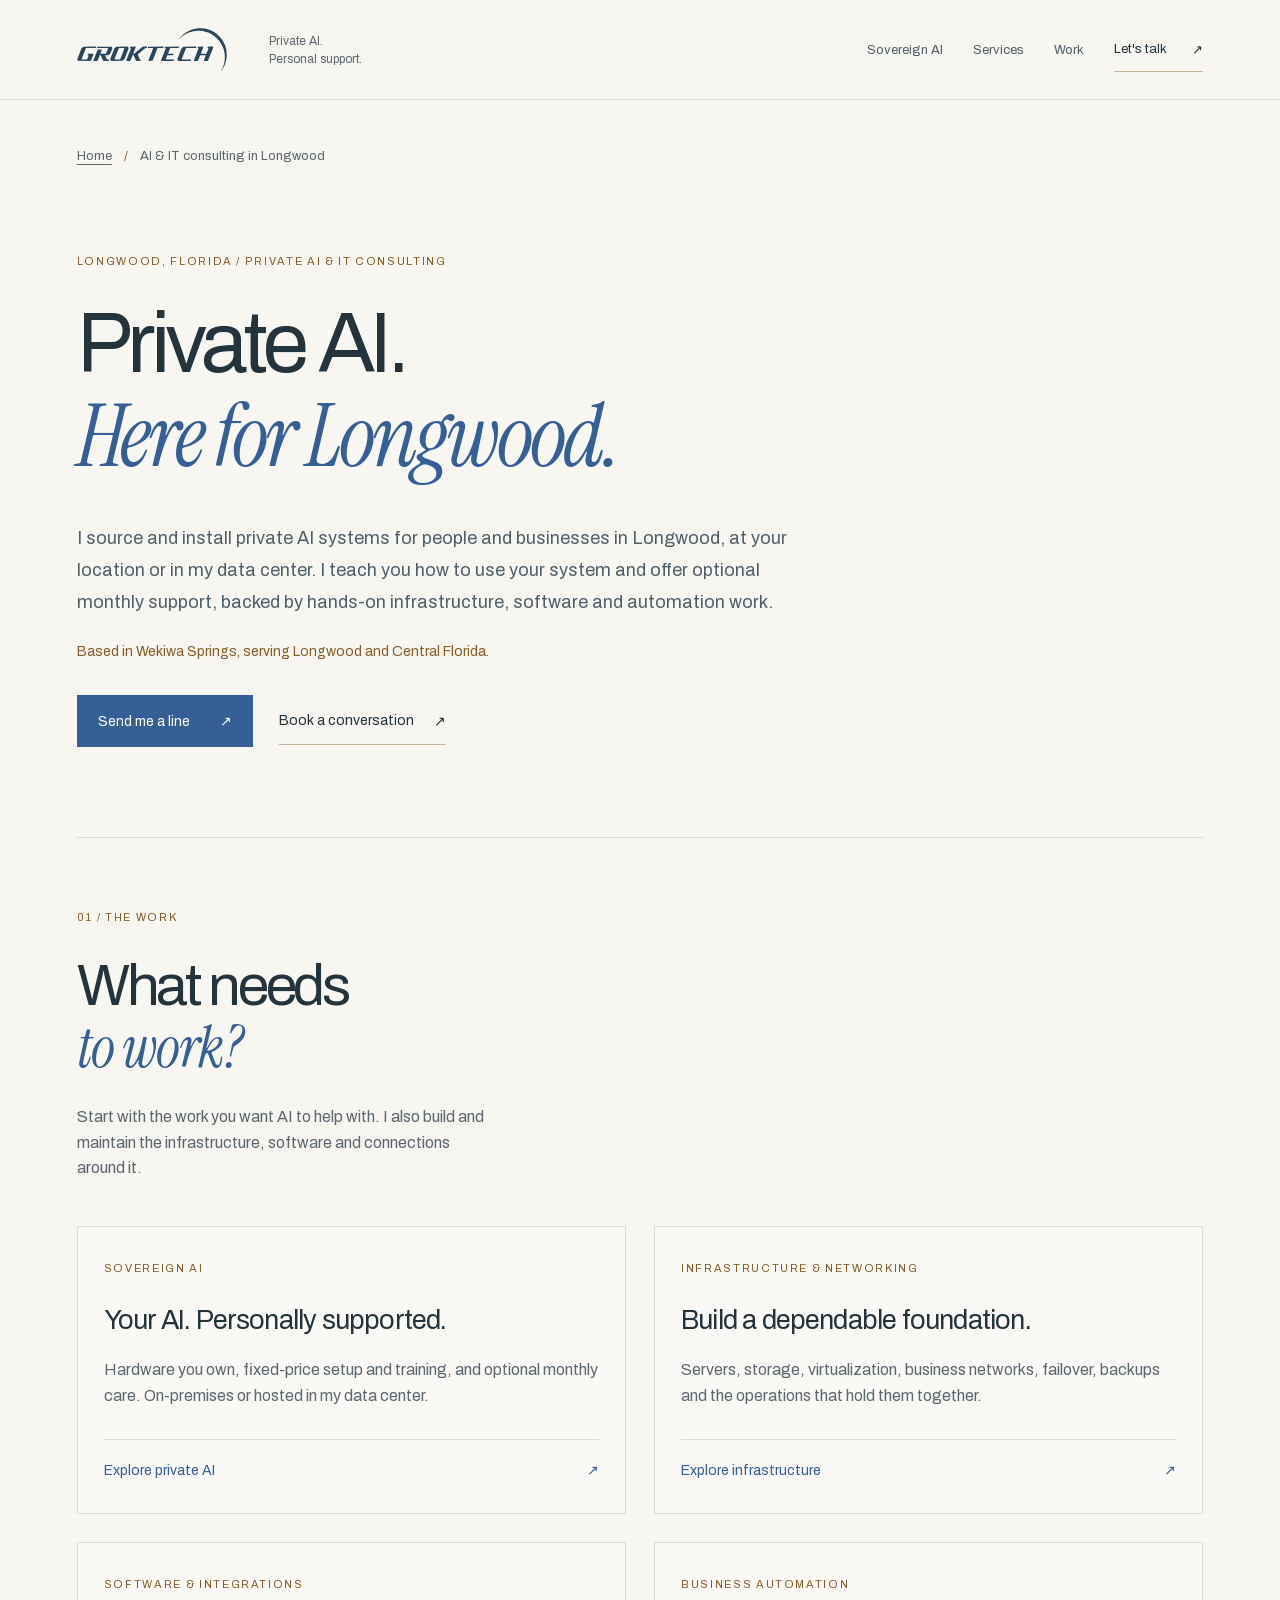
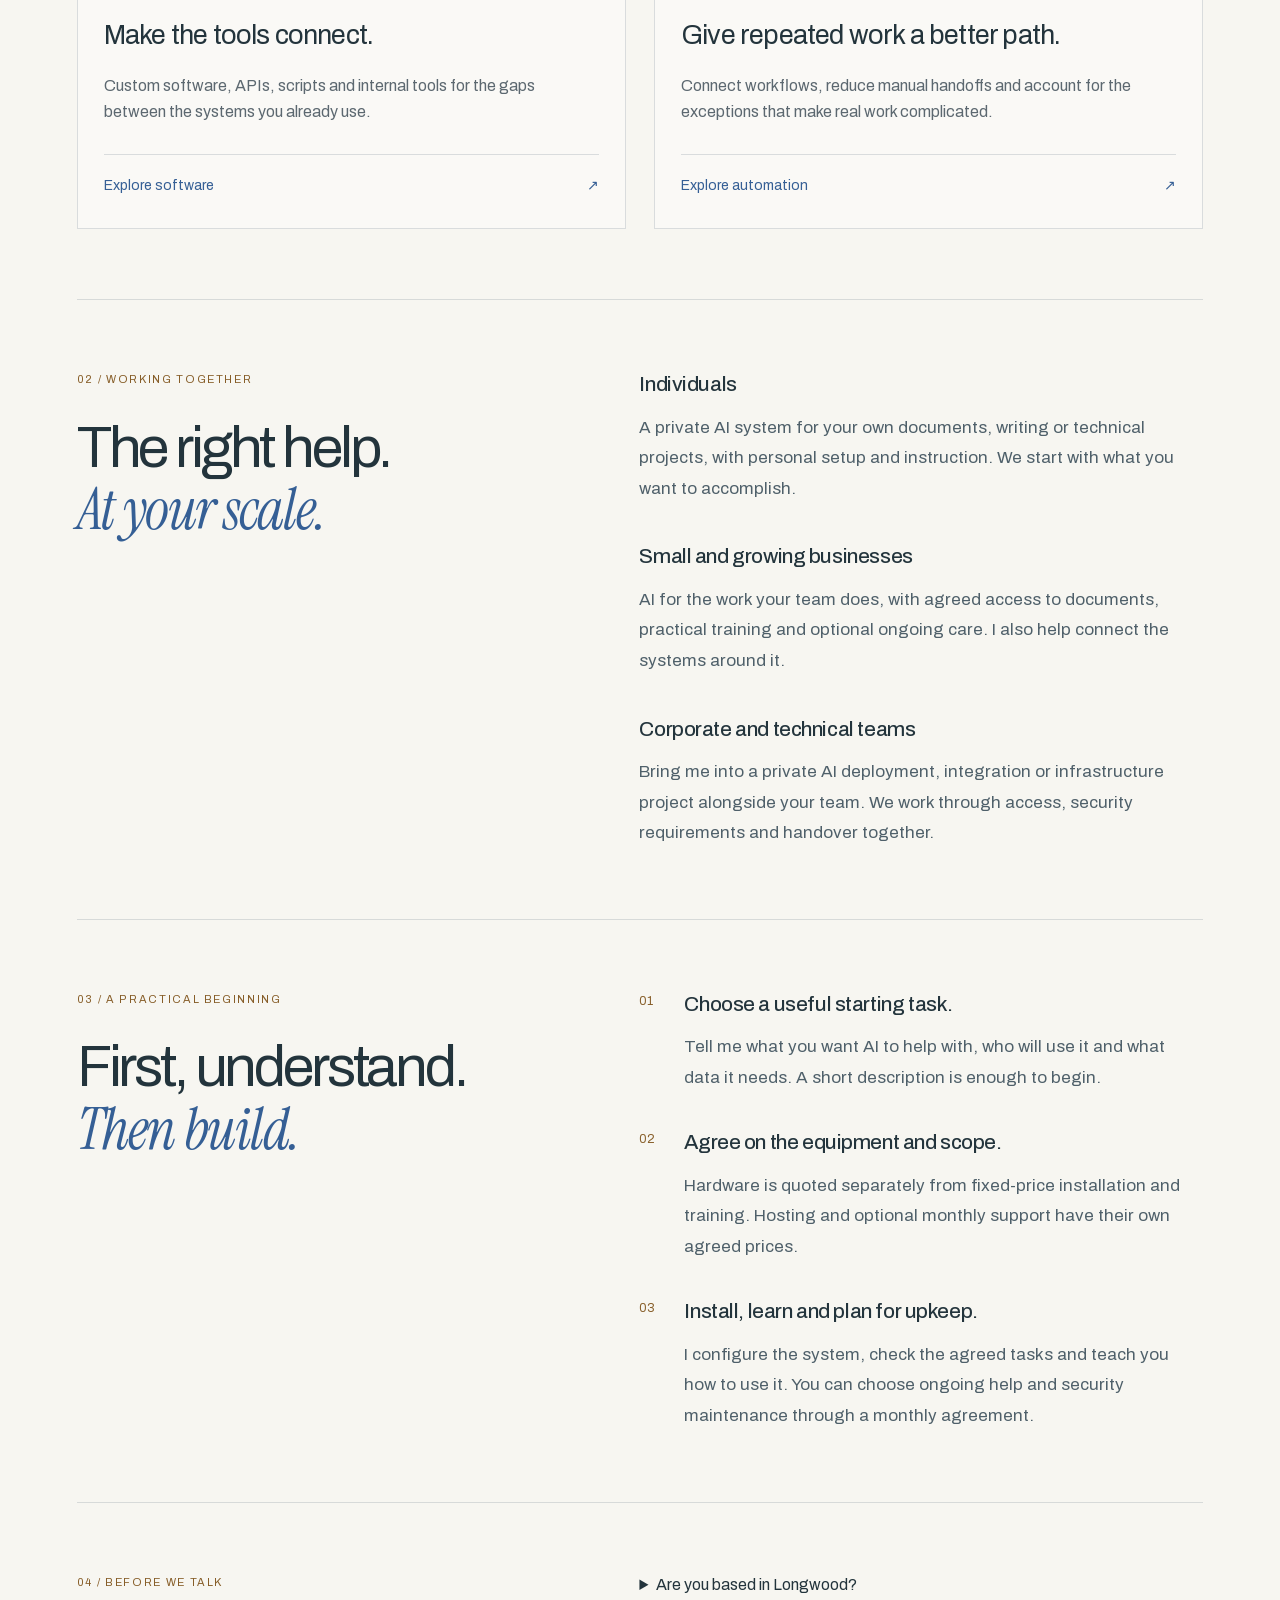
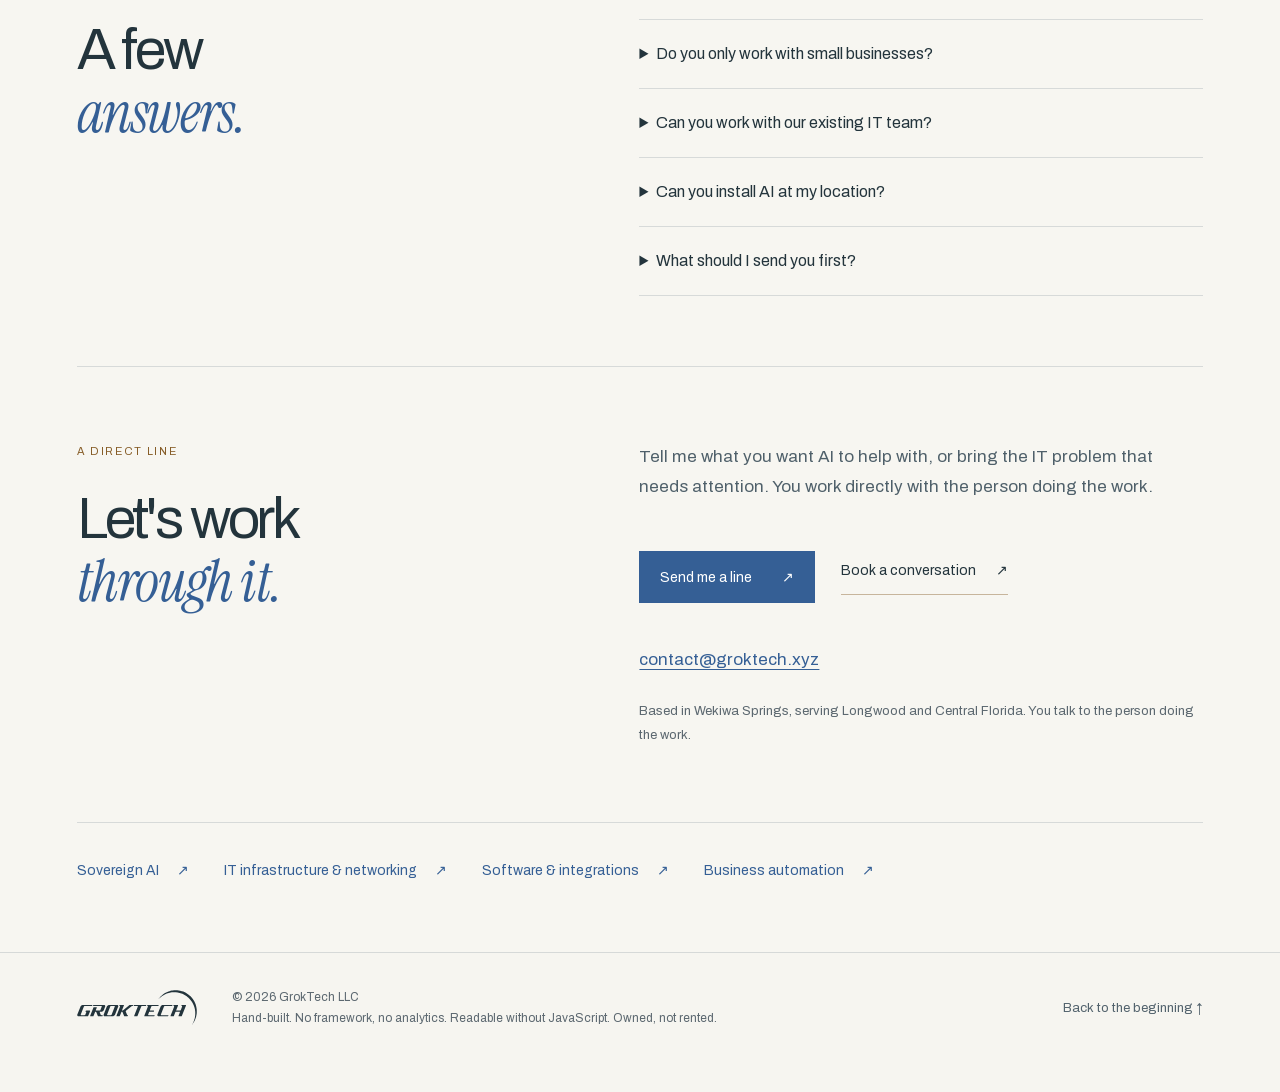
==== commit 01c9de91: "Make sovereign AI the primary GrokTech service offer" ====
--- a/longwood-it-consulting/index.html
+++ b/longwood-it-consulting/index.html
@@ -3,32 +3,32 @@
 <head>
   <meta charset="utf-8">
   <meta name="viewport" content="width=device-width, initial-scale=1">
-  <title>IT Consulting in Longwood, FL | GrokTech</title>
-  <meta name="description" content="Independent technology consulting for Longwood, FL. IT infrastructure, networking, custom software and automation for individuals, businesses and corporate teams.">
+  <title>Private AI &amp; IT Consulting in Longwood, FL | GrokTech</title>
+  <meta name="description" content="Private AI installation, training and monthly support for Longwood, FL, backed by hands-on IT consulting. Based in Wekiwa Springs, serving Central Florida.">
   <link rel="canonical" href="https://groktech.xyz/longwood-it-consulting/">
   <meta name="theme-color" content="#f7f6f1">
   <meta name="color-scheme" content="light">
   <meta property="og:type" content="website">
   <meta property="og:site_name" content="GrokTech">
   <meta property="og:url" content="https://groktech.xyz/longwood-it-consulting/">
-  <meta property="og:title" content="IT Consulting in Longwood, FL | GrokTech">
-  <meta property="og:description" content="Independent technology consulting for Longwood, FL. IT infrastructure, networking, custom software and automation for individuals, businesses and corporate teams.">
-  <meta property="og:image" content="https://groktech.xyz/assets/og-parallax.jpg">
+  <meta property="og:title" content="Private AI &amp; IT Consulting in Longwood, FL | GrokTech">
+  <meta property="og:description" content="Private AI installation, training and monthly support for Longwood, FL, backed by hands-on IT consulting. Based in Wekiwa Springs, serving Central Florida.">
+  <meta property="og:image" content="https://groktech.xyz/assets/og-sovereign-ai.jpg">
   <meta property="og:image:width" content="1200">
   <meta property="og:image:height" content="630">
-  <meta property="og:image:alt" content="GrokTech. I look between the lines.">
+  <meta property="og:image:alt" content="GrokTech. Your AI. Your hardware. Private AI, setup, training and local support.">
   <meta name="twitter:card" content="summary_large_image">
-  <meta name="twitter:title" content="IT Consulting in Longwood, FL | GrokTech">
-  <meta name="twitter:description" content="Independent technology consulting for Longwood, FL. IT infrastructure, networking, custom software and automation for individuals, businesses and corporate teams.">
-  <meta name="twitter:image" content="https://groktech.xyz/assets/og-parallax.jpg">
-  <meta name="twitter:image:alt" content="GrokTech. I look between the lines.">
+  <meta name="twitter:title" content="Private AI &amp; IT Consulting in Longwood, FL | GrokTech">
+  <meta name="twitter:description" content="Private AI installation, training and monthly support for Longwood, FL, backed by hands-on IT consulting. Based in Wekiwa Springs, serving Central Florida.">
+  <meta name="twitter:image" content="https://groktech.xyz/assets/og-sovereign-ai.jpg">
+  <meta name="twitter:image:alt" content="GrokTech. Your AI. Your hardware. Private AI, setup, training and local support.">
   <link rel="icon" href="/favicon.ico?v=cf7a1a0952e0" sizes="32x32">
   <link rel="icon" href="/assets/favicon.svg?v=ba9955208578" type="image/svg+xml">
   <link rel="apple-touch-icon" href="/assets/apple-touch-icon.png?v=6e3a248b5c61">
   <link rel="preload" href="/assets/fonts/archivo-var.woff2" as="font" type="font/woff2" crossorigin>
   <link rel="preload" href="/assets/fonts/instrument-serif-italic.woff2" as="font" type="font/woff2" crossorigin>
   <link rel="stylesheet" href="/assets/css/site.css?v=0576ffe9b4d0">
-  <link rel="stylesheet" href="/assets/css/service-pages.css?v=67a46f4d9a77">
+  <link rel="stylesheet" href="/assets/css/service-pages.css?v=3e904b982b13">
   <link rel="stylesheet" href="/assets/css/effects.css?v=97520d71a416">
   <link rel="preload" href="/assets/css/chat.css?v=51cb0602b343" as="style" data-chat-style>
   <script src="/assets/js/site.js?v=728b09d167bd" defer></script>
@@ -52,8 +52,8 @@
         "addressCountry": "US"
       },
       "logo": "https://groktech.xyz/assets/apple-touch-icon.png",
-      "image": "https://groktech.xyz/assets/og-parallax.jpg",
-      "description": "Independent IT consulting, infrastructure, software and automation for individuals, businesses and corporate teams. Based in Wekiwa Springs, serving Longwood and Central Florida.",
+      "image": "https://groktech.xyz/assets/og-sovereign-ai.jpg",
+      "description": "Private AI installation, hosting, training and support for individuals, businesses and corporate teams, backed by hands-on IT consulting. Based in Wekiwa Springs, serving Longwood and Central Florida.",
       "areaServed": [
         {
           "@type": "City",
@@ -83,8 +83,8 @@
       "@type": "WebPage",
       "@id": "https://groktech.xyz/longwood-it-consulting/#webpage",
       "url": "https://groktech.xyz/longwood-it-consulting/",
-      "name": "IT Consulting in Longwood, FL | GrokTech",
-      "description": "Independent technology consulting for Longwood, FL. IT infrastructure, networking, custom software and automation for individuals, businesses and corporate teams.",
+      "name": "Private AI & IT Consulting in Longwood, FL | GrokTech",
+      "description": "Private AI installation, training and monthly support for Longwood, FL, backed by hands-on IT consulting. Based in Wekiwa Springs, serving Central Florida.",
       "isPartOf": {
         "@id": "https://groktech.xyz/#website"
       },
@@ -99,9 +99,9 @@
     {
       "@type": "Service",
       "@id": "https://groktech.xyz/longwood-it-consulting/#service",
-      "name": "IT consulting in Longwood",
-      "serviceType": "IT consulting",
-      "description": "Independent technology consulting for Longwood, FL. IT infrastructure, networking, custom software and automation for individuals, businesses and corporate teams.",
+      "name": "Private AI and IT consulting in Longwood",
+      "serviceType": "Private AI installation, training, support and IT consulting",
+      "description": "Private AI installation, training and monthly support for Longwood, FL, backed by hands-on IT consulting. Based in Wekiwa Springs, serving Central Florida.",
       "url": "https://groktech.xyz/longwood-it-consulting/",
       "provider": {
         "@id": "https://groktech.xyz/#business"
@@ -134,7 +134,7 @@
         {
           "@type": "ListItem",
           "position": 2,
-          "name": "IT consulting in Longwood",
+          "name": "AI & IT consulting in Longwood",
           "item": "https://groktech.xyz/longwood-it-consulting/"
         }
       ]
@@ -147,36 +147,38 @@
 <a class="skip" href="#main">Skip to content</a>
 <header class="site-header wrap">
 <a class="brand" href="/" aria-label="GrokTech, home"><svg class="wordmark" xmlns="http://www.w3.org/2000/svg" viewBox="0 0 1501 436" width="172" height="50" fill="currentColor" preserveAspectRatio="xMinYMid meet" aria-hidden="true" focusable="false"><path fill-rule="evenodd" d="M1213.5 3.4l-16 1.7-13 2.2-14 3.1-14 3.8-12 4.1-15 5.9-15 7-13 7.1-11 6.8-12 8.3-15 11.8-10 9-11.3 11.3-9 10-14 18-2 3 .3 .6 16-16.6 9-8.3 11-9 18-12.9 21-12.3 23-10.8 19-6.9 14-4.1 13-3.1 10-1.9 15-2.1 10-.9 17-.7 23 .8 23 2.8 24 5.2 22 6.9 13 5.1 11 5 22 11.9 21 14 9 7 13 11.2 14.2 14.1 16.1 19 14 20 12 21 9.9 22 8 23 3 11 3.1 14 3 20 1 11 .6 14-.7 26-1.9 17-2 12-3.1 14-3 11-8 23-10.1 22-4.8 9-7.3 12-.4 1 .4 .4 13.2-17.4 9-14 8.9-16 7.1-15 7.1-18 6-20 3.9-17 3.1-21 1.2-16 0-25-1.2-17-3-20-4.1-18-6.1-20-7.9-20-8.8-18-8.1-14-10-15-10-13-15.1-17-16.2-15.3-11-9-18-12.8-17-10.3-18-9-14-5.9-17-5.9-23-6-17-3-19-2.1-24-.5zM70.5 186.4l-4 .9-4 1.8-9 6.2-6 5.6-3.1 4.6-40.2 102-.9 3-.3 3 .2 3 1.2 3 3 5 2.1 2.1 2 1.2 4 1 116 .1 2-.1 3-1.1 2.6-2.2 1.9-3 22.9-58 .2-3-.4-2-1.2-1.3-2-.5-44-.2-4 .6-3 2-1.3 1.4-1.9 4-.1 3 1.3 2 1 .6 4 1.1 2 1.2 1.3 2.1 0 2-12.1 31-2 3-3.2 2.2-5 .8-42 0-3-.6-1.4-1.4-.5-2 .6-3 38-97 2.3-5 1.5-2 3.5-2.3 2-.4 88-.1 3-.9 2-1.1 3.3-3.2 1.3-3-.2-4-1.4-1.5-3-.8zM209.5 186.3l-3 .8-2 1.2-2 2.3-1.5 2.9-.3 3 .4 2 1.4 1.6 2 .7 101 0 2 .3 1.8 1.4 .6 1 0 3-18.1 46-2.3 2.7-2 1.5-4 .9-44 0-2-.5-1-.8-1.1-1.8 0-3 11.6-29 .6-3-.9-3-1.4-1-1.8-.5-30 0-3 .5-3 1.7-1.3 1.3-1.8 3-38.2 97-1.2 3-.4 3 .9 2.9 2 1.4 1 .1 30 .1 2-.2 4-2 3.1-4.3 17.5-45 1.2-2 2.2-2.2 2-1.1 3-.3 2 .2 2 .9 3.1 3.5 18.6 46 1.7 3 2.6 2.3 5 1.2 43 0 3-.4 3-1.5 2-1.7 2.2-2.9 .6-3-.5-3-1.3-1.3-2-.6-12 0-4-.5-3-1.3-1.3-1.3-1.8-3-12.2-30-.4-4 .7-1.4 2-1.1 20-.1 6-1.1 6-2.9 7-5.1 3.8-3.3 3.6-4 2.7-5 17.2-44 .9-5-.2-2-.8-3-3.7-6-3.7-3-4.8-1.2zM400.5 186.3l-4 .8-5 2.2-10 7-5.2 5.2-3 5-40.1 102-.9 5 .9 5 3.7 6 3.6 3.2 3 1 3 .2 103-.1 4-1 4-1.9 10-7.1 6.3-6.3 3-6 38.9-99 1-4 0-4-1-3-2.9-5-3.3-3.5-2-1-4-.8zM538.5 186.3l-4 1.7-3 2.7-1.3 1.8-.9 4 .7 2 1.5 1.3 5 1.5 1.5 1.2 1 2-.3 3-44.6 113-.9 4 1 3 2.3 1.3 1 .1 30 0 4-1 2-1.4 2.4-3 .9-2 17.3-44 1.2-2 2.2-2.3 2-1 2-.2 3 .3 2 .9 2.3 2.3 19.3 47 1.4 2.6 2 2.1 3 1.4 2 .3 30 0 2-.1 4-1.9 3.3-3.4 1-2 .1-5-1.4-1.6-6-1.3-3.2-3.1-16.7-41-.3-2 1.2-4 2-2.8 4-3.6 62-51.8 5-3 3-1.1 6-.6 3-1 1.6-1.1 3.6-4 .8-3-.5-3-1.5-1.6-3-.7-32 0-5 .9-3 1.3-3 1.7-4 3.2-72 60.5-5 2.8-5 .9-2-.5-1.3-1.5 .1-4 22.4-57 1-3-.6-3-1.6-1.7-2-.6zM717.5 186.3l-4 1.7-4.1 4.5-.7 3 .1 2 .2 1 1.5 1.5 3 .7 44 .2 1 .1 1.7 1.5 .5 1 .2 2-1.1 4-44.4 113-.2 3 .9 2 1.4 1 2 .4 31-.1 4-1.7 3.2-3.6 45.7-116 1-2 2.1-2.5 3-1.8 4-.5 44-.1 3-1.1 3-2.4 2.1-2.6 .7-3-.4-3-1.4-1.6-2-.7zM886.5 186.3l-3 1.1-4 3.4-1.2 1.7-.8 4 .6 2 1.4 1.3 5 1.4 1.6 1.3 .8 1 .1 3-44.8 114-.8 4 1 3 2.1 1.3 2 .1 114 0 4-1 4.2-3.4 2.1-4 0-2-.7-2-.8-1-1.8-.8-73-.2-3-.7-1.5-2.3 .2-4 10.9-28 2.1-4 2.3-2.1 2-1.1 3-.5 45 0 3-.8 2-1.2 2.2-2.3 1.1-2 .9-3-.2-1.8-1-1.9-2-1-45-.3-2-.4-1.7-1.6-.5-1 0-3 16-41 1.7-4 2.1-3 3.4-2.3 2-.3 75-.4 4-1.8 3.2-3.2 1.3-3-.2-4-1.3-1.5-3-.8zM1072.5 186.4l-4 .8-3 1.3-9 5.8-6.2 5.2-4.3 6-39.8 101-1 3-.6 4 .9 5 2.9 5 2.1 2.6 3 1.9 3 .9 116 .1 2-.1 3-1.1 4-3.4 1.3-1.9 .5-2-.4-4-1.4-1.4-2-.5-86 0-3-.5-1-.7-1.3-1.9 0-2 1-3 38-97 1.9-4 1.4-1.8 2-1.6 3-1.1 90-.4 4-1.7 2.3-2.4 1.9-4-.2-3.7-1-1.5-3-1.1zM1214.5 186.5l-4 1.8-2.4 2.2-1.9 3-.4 3 .7 2 1 1.1 5 1.6 2 1.4 .9 1.9-.6 4-44.6 113-.4 3 .7 2.7 2 1.6 1 .1 30 .1 2-.2 4-1.8 2.3-2.5 1-2 18.3-46 3.4-3.3 3-1 2-.2 44 .1 1 .1 2 1.3 .8 2-.4 3-16.8 43-.7 3 .5 2 .6 1.1 1.4 .9 2.6 .5 30-.1 3-.9 2-1.2 2.5-3.3 1.8-4 49.9-127 .1-3-1.1-2-3.2-1.3-43 0-2 .2-4 1.8-4.1 4.3-.6 2-.1 3 .3 1 1.5 1.6 2 .7 3 .2 2.1 1.5 .5 2-.2 3-16.1 41-1.8 4-1.5 2-3 2.3-4 .8-43 0-3-.6-1-.8-.5-.7-.5-3 23.4-60-.2-4-1.2-1.3-3-1zM421.4 201.5l4.1-.7 44 .1 1.8 .6 1.6 2-.2 4-38.9 99-2.8 5-3.5 2.4-4 .6-42 .1-3-.5-2-1.6-.5-2 .1-2 40.1-102 2.3-3.1z"/></svg></a>
-<span class="header-note">Independent thinking.<br>Hands-on work.</span>
-<nav aria-label="Main"><a href="/longwood-it-consulting/">Longwood</a><a href="/#practice">Services</a><a href="/#work">Work</a><a class="header-contact" href="#contact">Let's talk <span aria-hidden="true">↗</span></a></nav>
+<span class="header-note">Private AI.<br>Personal support.</span>
+<nav aria-label="Main"><a href="/services/sovereign-ai/">Sovereign AI</a><a href="/#practice">Services</a><a href="/#work">Work</a><a class="header-contact" href="#contact">Let's talk <span aria-hidden="true">↗</span></a></nav>
 </header>
 <main id="main" class="service-main wrap" tabindex="-1">
-<nav class="breadcrumbs" aria-label="Breadcrumb"><ol><li><a href="/">Home</a></li><li aria-current="page">IT consulting in Longwood</li></ol></nav>
+<nav class="breadcrumbs" aria-label="Breadcrumb"><ol><li><a href="/">Home</a></li><li aria-current="page">AI &amp; IT consulting in Longwood</li></ol></nav>
 <section class="service-hero" aria-labelledby="service-title">
-<p class="eyebrow">Longwood, Florida / Independent IT consulting</p>
-<h1 id="service-title">IT consulting.<br><em>For Longwood.</em></h1>
-<p class="service-lead">IT consulting for Longwood, from a single technical problem to the systems behind a whole business. I connect the hardware, network and software, and work directly with you to make the pieces fit.</p>
+<p class="eyebrow">Longwood, Florida / Private AI &amp; IT consulting</p>
+<h1 id="service-title">Private AI.<br><em>Here for Longwood.</em></h1>
+<p class="service-lead">I source and install private AI systems for people and businesses in Longwood, at your location or in my data center. I teach you how to use your system and offer optional monthly support, backed by hands-on infrastructure, software and automation work.</p>
 <p class="service-location">Based in Wekiwa Springs, serving Longwood and Central Florida.</p>
 <div class="service-actions"><a class="primary-link" href="mailto:contact@groktech.xyz" data-chat-open><span data-chat-label>Send me a line</span><span aria-hidden="true">↗</span></a><a class="text-link" href="https://calendly.com/groktech" target="_blank" rel="noopener">Book a conversation <span aria-hidden="true">↗</span><span class="sr-only"> (opens in a new tab)</span></a></div>
 </section>
 <section class="service-section" aria-labelledby="help-title">
-<div class="section-heading"><p class="eyebrow">01 / The work</p><h2 id="help-title">What needs<br><em>to work?</em></h2><p>Start with the problem. The work may span more than one discipline.</p></div>
-<div class="service-cards">
+<div class="section-heading"><p class="eyebrow">01 / The work</p><h2 id="help-title">What needs<br><em>to work?</em></h2><p>Start with the work you want AI to help with. I also build and maintain the infrastructure, software and connections around it.</p></div>
+<div class="service-cards service-cards-four">
+<a class="service-card" href="/services/sovereign-ai/"><span class="eyebrow">Sovereign AI</span><h3>Your AI. Personally supported.</h3><p>Hardware you own, fixed-price setup and training, and optional monthly care. On-premises or hosted in my data center.</p><span class="card-link">Explore private AI <span aria-hidden="true">↗</span></span></a>
 <a class="service-card" href="/services/it-infrastructure/"><span class="eyebrow">Infrastructure &amp; networking</span><h3>Build a dependable foundation.</h3><p>Servers, storage, virtualization, business networks, failover, backups and the operations that hold them together.</p><span class="card-link">Explore infrastructure <span aria-hidden="true">↗</span></span></a>
 <a class="service-card" href="/services/software-integrations/"><span class="eyebrow">Software &amp; integrations</span><h3>Make the tools connect.</h3><p>Custom software, APIs, scripts and internal tools for the gaps between the systems you already use.</p><span class="card-link">Explore software <span aria-hidden="true">↗</span></span></a>
 <a class="service-card" href="/services/business-automation/"><span class="eyebrow">Business automation</span><h3>Give repeated work a better path.</h3><p>Connect workflows, reduce manual handoffs and account for the exceptions that make real work complicated.</p><span class="card-link">Explore automation <span aria-hidden="true">↗</span></span></a>
 </div></section>
 <section class="service-section split-section" id="working-together" aria-labelledby="working-title"><div class="section-heading"><p class="eyebrow">02 / Working together</p><h2 id="working-title">The right help.<br><em>At your scale.</em></h2></div>
-<div class="service-copy"><h3>Individuals</h3><p>A technical question, a system to untangle or an idea to build. You can bring the problem before you know which service it needs.</p><h3>Small and growing businesses</h3><p>I look at how your people, tools and infrastructure fit together, then help with the parts that are missing, unreliable or taking too much effort.</p><h3>Corporate and technical teams</h3><p>Bring me into a defined project, an integration or a difficult infrastructure problem. We can work through existing constraints, dependencies and handoff requirements.</p></div></section>
-<section class="service-section split-section" aria-labelledby="approach-title"><div class="section-heading"><p class="eyebrow">03 / A practical beginning</p><h2 id="approach-title">First, understand.<br><em>Then build.</em></h2></div><ol class="process-list"><li><h3>Describe what is happening.</h3><p>What is breaking, slowing you down or missing? A short description is enough to start.</p></li><li><h3>Work through the whole system.</h3><p>We discuss the tools, people and constraints involved, and agree on a useful scope before work begins.</p></li><li><h3>Make the work usable.</h3><p>The implementation, the checks and the explanation belong together. We agree on what completion and handoff need to look like.</p></li></ol></section>
+<div class="service-copy"><h3>Individuals</h3><p>A private AI system for your own documents, writing or technical projects, with personal setup and instruction. We start with what you want to accomplish.</p><h3>Small and growing businesses</h3><p>AI for the work your team does, with agreed access to documents, practical training and optional ongoing care. I also help connect the systems around it.</p><h3>Corporate and technical teams</h3><p>Bring me into a private AI deployment, integration or infrastructure project alongside your team. We work through access, security requirements and handover together.</p></div></section>
+<section class="service-section split-section" aria-labelledby="approach-title"><div class="section-heading"><p class="eyebrow">03 / A practical beginning</p><h2 id="approach-title">First, understand.<br><em>Then build.</em></h2></div><ol class="process-list"><li><h3>Choose a useful starting task.</h3><p>Tell me what you want AI to help with, who will use it and what data it needs. A short description is enough to begin.</p></li><li><h3>Agree on the equipment and scope.</h3><p>Hardware is quoted separately from fixed-price installation and training. Hosting and optional monthly support have their own agreed prices.</p></li><li><h3>Install, learn and plan for upkeep.</h3><p>I configure the system, check the agreed tasks and teach you how to use it. You can choose ongoing help and security maintenance through a monthly agreement.</p></li></ol></section>
 <section class="service-section split-section" aria-labelledby="questions-title"><div class="section-heading"><p class="eyebrow">04 / Before we talk</p><h2 id="questions-title">A few<br><em>answers.</em></h2></div><div class="service-faq">
 <details><summary>Are you based in Longwood?</summary><p>GrokTech is based in Wekiwa Springs and serves Longwood and Central Florida. Tell me where you are and what the work involves so we can discuss the practical arrangements.</p></details>
 <details><summary>Do you only work with small businesses?</summary><p>No. I work with individuals, small businesses and corporate teams. The starting point is the problem and the scope of work.</p></details>
 <details><summary>Can you work with our existing IT team?</summary><p>Yes. I can contribute hands-on work to a defined project, integration or infrastructure problem alongside your team.</p></details>
-<details><summary>What should I send you first?</summary><p>Describe the problem, the systems involved and any timing constraints.</p></details>
+<details><summary>Can you install AI at my location?</summary><p>Yes. I can source and install your equipment on-premises, or host it in my data center. We agree on the location, access and ongoing responsibilities before setup.</p></details>
+<details><summary>What should I send you first?</summary><p>Describe the tasks you want help with, who will use the system, your preferred location and any budget or timing constraints.</p></details>
 </div></section>
-<section class="service-contact" id="contact" aria-labelledby="contact-title"><div><p class="eyebrow">A direct line</p><h2 id="contact-title">Let's work<br><em>through it.</em></h2></div><div class="service-copy"><p>A question, a snag or a project taking shape. Tell me what you are working with and what you would like to change.</p><div class="service-actions"><a class="primary-link" href="mailto:contact@groktech.xyz" data-chat-open><span data-chat-label>Send me a line</span><span aria-hidden="true">↗</span></a><a class="text-link" href="https://calendly.com/groktech" target="_blank" rel="noopener">Book a conversation <span aria-hidden="true">↗</span><span class="sr-only"> (opens in a new tab)</span></a></div><p><a href="mailto:contact@groktech.xyz">contact@groktech.xyz</a></p><p class="service-contact-note">Based in Wekiwa Springs, serving Longwood and Central Florida. You talk to the person doing the work.</p></div></section>
-<nav class="related-services" aria-label="Explore more services"><a href="/services/it-infrastructure/">IT infrastructure &amp; networking <span aria-hidden="true">↗</span></a><a href="/services/software-integrations/">Software &amp; integrations <span aria-hidden="true">↗</span></a><a href="/services/business-automation/">Business automation <span aria-hidden="true">↗</span></a></nav>
+<section class="service-contact" id="contact" aria-labelledby="contact-title"><div><p class="eyebrow">A direct line</p><h2 id="contact-title">Let's work<br><em>through it.</em></h2></div><div class="service-copy"><p>Tell me what you want AI to help with, or bring the IT problem that needs attention. You work directly with the person doing the work.</p><div class="service-actions"><a class="primary-link" href="mailto:contact@groktech.xyz" data-chat-open><span data-chat-label>Send me a line</span><span aria-hidden="true">↗</span></a><a class="text-link" href="https://calendly.com/groktech" target="_blank" rel="noopener">Book a conversation <span aria-hidden="true">↗</span><span class="sr-only"> (opens in a new tab)</span></a></div><p><a href="mailto:contact@groktech.xyz">contact@groktech.xyz</a></p><p class="service-contact-note">Based in Wekiwa Springs, serving Longwood and Central Florida. You talk to the person doing the work.</p></div></section>
+<nav class="related-services" aria-label="Explore more services"><a href="/services/sovereign-ai/">Sovereign AI <span aria-hidden="true">↗</span></a><a href="/services/it-infrastructure/">IT infrastructure &amp; networking <span aria-hidden="true">↗</span></a><a href="/services/software-integrations/">Software &amp; integrations <span aria-hidden="true">↗</span></a><a href="/services/business-automation/">Business automation <span aria-hidden="true">↗</span></a></nav>
 </main>
 <footer class="site-footer wrap"><a class="footer-brand" href="/" aria-label="GrokTech, home"><svg class="wordmark" xmlns="http://www.w3.org/2000/svg" viewBox="0 0 1501 436" width="172" height="50" fill="currentColor" preserveAspectRatio="xMinYMid meet" aria-hidden="true" focusable="false"><path fill-rule="evenodd" d="M1213.5 3.4l-16 1.7-13 2.2-14 3.1-14 3.8-12 4.1-15 5.9-15 7-13 7.1-11 6.8-12 8.3-15 11.8-10 9-11.3 11.3-9 10-14 18-2 3 .3 .6 16-16.6 9-8.3 11-9 18-12.9 21-12.3 23-10.8 19-6.9 14-4.1 13-3.1 10-1.9 15-2.1 10-.9 17-.7 23 .8 23 2.8 24 5.2 22 6.9 13 5.1 11 5 22 11.9 21 14 9 7 13 11.2 14.2 14.1 16.1 19 14 20 12 21 9.9 22 8 23 3 11 3.1 14 3 20 1 11 .6 14-.7 26-1.9 17-2 12-3.1 14-3 11-8 23-10.1 22-4.8 9-7.3 12-.4 1 .4 .4 13.2-17.4 9-14 8.9-16 7.1-15 7.1-18 6-20 3.9-17 3.1-21 1.2-16 0-25-1.2-17-3-20-4.1-18-6.1-20-7.9-20-8.8-18-8.1-14-10-15-10-13-15.1-17-16.2-15.3-11-9-18-12.8-17-10.3-18-9-14-5.9-17-5.9-23-6-17-3-19-2.1-24-.5zM70.5 186.4l-4 .9-4 1.8-9 6.2-6 5.6-3.1 4.6-40.2 102-.9 3-.3 3 .2 3 1.2 3 3 5 2.1 2.1 2 1.2 4 1 116 .1 2-.1 3-1.1 2.6-2.2 1.9-3 22.9-58 .2-3-.4-2-1.2-1.3-2-.5-44-.2-4 .6-3 2-1.3 1.4-1.9 4-.1 3 1.3 2 1 .6 4 1.1 2 1.2 1.3 2.1 0 2-12.1 31-2 3-3.2 2.2-5 .8-42 0-3-.6-1.4-1.4-.5-2 .6-3 38-97 2.3-5 1.5-2 3.5-2.3 2-.4 88-.1 3-.9 2-1.1 3.3-3.2 1.3-3-.2-4-1.4-1.5-3-.8zM209.5 186.3l-3 .8-2 1.2-2 2.3-1.5 2.9-.3 3 .4 2 1.4 1.6 2 .7 101 0 2 .3 1.8 1.4 .6 1 0 3-18.1 46-2.3 2.7-2 1.5-4 .9-44 0-2-.5-1-.8-1.1-1.8 0-3 11.6-29 .6-3-.9-3-1.4-1-1.8-.5-30 0-3 .5-3 1.7-1.3 1.3-1.8 3-38.2 97-1.2 3-.4 3 .9 2.9 2 1.4 1 .1 30 .1 2-.2 4-2 3.1-4.3 17.5-45 1.2-2 2.2-2.2 2-1.1 3-.3 2 .2 2 .9 3.1 3.5 18.6 46 1.7 3 2.6 2.3 5 1.2 43 0 3-.4 3-1.5 2-1.7 2.2-2.9 .6-3-.5-3-1.3-1.3-2-.6-12 0-4-.5-3-1.3-1.3-1.3-1.8-3-12.2-30-.4-4 .7-1.4 2-1.1 20-.1 6-1.1 6-2.9 7-5.1 3.8-3.3 3.6-4 2.7-5 17.2-44 .9-5-.2-2-.8-3-3.7-6-3.7-3-4.8-1.2zM400.5 186.3l-4 .8-5 2.2-10 7-5.2 5.2-3 5-40.1 102-.9 5 .9 5 3.7 6 3.6 3.2 3 1 3 .2 103-.1 4-1 4-1.9 10-7.1 6.3-6.3 3-6 38.9-99 1-4 0-4-1-3-2.9-5-3.3-3.5-2-1-4-.8zM538.5 186.3l-4 1.7-3 2.7-1.3 1.8-.9 4 .7 2 1.5 1.3 5 1.5 1.5 1.2 1 2-.3 3-44.6 113-.9 4 1 3 2.3 1.3 1 .1 30 0 4-1 2-1.4 2.4-3 .9-2 17.3-44 1.2-2 2.2-2.3 2-1 2-.2 3 .3 2 .9 2.3 2.3 19.3 47 1.4 2.6 2 2.1 3 1.4 2 .3 30 0 2-.1 4-1.9 3.3-3.4 1-2 .1-5-1.4-1.6-6-1.3-3.2-3.1-16.7-41-.3-2 1.2-4 2-2.8 4-3.6 62-51.8 5-3 3-1.1 6-.6 3-1 1.6-1.1 3.6-4 .8-3-.5-3-1.5-1.6-3-.7-32 0-5 .9-3 1.3-3 1.7-4 3.2-72 60.5-5 2.8-5 .9-2-.5-1.3-1.5 .1-4 22.4-57 1-3-.6-3-1.6-1.7-2-.6zM717.5 186.3l-4 1.7-4.1 4.5-.7 3 .1 2 .2 1 1.5 1.5 3 .7 44 .2 1 .1 1.7 1.5 .5 1 .2 2-1.1 4-44.4 113-.2 3 .9 2 1.4 1 2 .4 31-.1 4-1.7 3.2-3.6 45.7-116 1-2 2.1-2.5 3-1.8 4-.5 44-.1 3-1.1 3-2.4 2.1-2.6 .7-3-.4-3-1.4-1.6-2-.7zM886.5 186.3l-3 1.1-4 3.4-1.2 1.7-.8 4 .6 2 1.4 1.3 5 1.4 1.6 1.3 .8 1 .1 3-44.8 114-.8 4 1 3 2.1 1.3 2 .1 114 0 4-1 4.2-3.4 2.1-4 0-2-.7-2-.8-1-1.8-.8-73-.2-3-.7-1.5-2.3 .2-4 10.9-28 2.1-4 2.3-2.1 2-1.1 3-.5 45 0 3-.8 2-1.2 2.2-2.3 1.1-2 .9-3-.2-1.8-1-1.9-2-1-45-.3-2-.4-1.7-1.6-.5-1 0-3 16-41 1.7-4 2.1-3 3.4-2.3 2-.3 75-.4 4-1.8 3.2-3.2 1.3-3-.2-4-1.3-1.5-3-.8zM1072.5 186.4l-4 .8-3 1.3-9 5.8-6.2 5.2-4.3 6-39.8 101-1 3-.6 4 .9 5 2.9 5 2.1 2.6 3 1.9 3 .9 116 .1 2-.1 3-1.1 4-3.4 1.3-1.9 .5-2-.4-4-1.4-1.4-2-.5-86 0-3-.5-1-.7-1.3-1.9 0-2 1-3 38-97 1.9-4 1.4-1.8 2-1.6 3-1.1 90-.4 4-1.7 2.3-2.4 1.9-4-.2-3.7-1-1.5-3-1.1zM1214.5 186.5l-4 1.8-2.4 2.2-1.9 3-.4 3 .7 2 1 1.1 5 1.6 2 1.4 .9 1.9-.6 4-44.6 113-.4 3 .7 2.7 2 1.6 1 .1 30 .1 2-.2 4-1.8 2.3-2.5 1-2 18.3-46 3.4-3.3 3-1 2-.2 44 .1 1 .1 2 1.3 .8 2-.4 3-16.8 43-.7 3 .5 2 .6 1.1 1.4 .9 2.6 .5 30-.1 3-.9 2-1.2 2.5-3.3 1.8-4 49.9-127 .1-3-1.1-2-3.2-1.3-43 0-2 .2-4 1.8-4.1 4.3-.6 2-.1 3 .3 1 1.5 1.6 2 .7 3 .2 2.1 1.5 .5 2-.2 3-16.1 41-1.8 4-1.5 2-3 2.3-4 .8-43 0-3-.6-1-.8-.5-.7-.5-3 23.4-60-.2-4-1.2-1.3-3-1zM421.4 201.5l4.1-.7 44 .1 1.8 .6 1.6 2-.2 4-38.9 99-2.8 5-3.5 2.4-4 .6-42 .1-3-.5-2-1.6-.5-2 .1-2 40.1-102 2.3-3.1z"/></svg></a><div class="footer-notes"><p>© <span data-year>2026</span> GrokTech LLC</p><p class="colophon">Hand-built. No framework, no analytics. Readable without JavaScript. Owned, not rented.</p></div><a class="back-top" href="#top">Back to the beginning ↑</a></footer>
 <script src="https://cdn.bubblegram.co/widget.js" data-key="pk_live_NOXYkZKpSKTsjqiJsWvzvk2" async></script>
--- a/assets/css/service-pages.css
+++ b/assets/css/service-pages.css
@@ -16,7 +16,11 @@
 .service-actions { display: flex; flex-wrap: wrap; align-items: center; gap: 15px 26px; margin-top: 32px; }
 .service-actions .text-link { margin: 0; gap: 20px; }
 .service-actions .primary-link { gap: 30px; }
+.service-topics { display: flex; flex-wrap: wrap; gap: 4px 26px; margin-top: 34px; }
+.service-topics a { display: inline-flex; align-items: center; min-height: 44px; color: var(--blue); font-size: 14px; text-decoration: underline; text-underline-offset: 4px; }
+.service-topics a:hover { color: var(--gold); }
 .service-section { border-top: 1px solid var(--line); padding-block: 70px; }
+.service-section[id] { scroll-margin-top: 100px; }
 .section-heading h2, .service-contact h2 { font-size: clamp(42px, 4.5vw, 66px); line-height: 1.08; }
 .section-heading > p:not(.eyebrow) { max-width: 410px; font-size: 16px; margin-top: 25px; color: var(--muted); }
 .split-section { display: grid; grid-template-columns: minmax(0, .9fr) minmax(0, 1.1fr); gap: 9%; }
@@ -30,6 +34,7 @@
 .service-copy li { padding-left: 5px; margin-block: 8px; }
 .service-copy .text-link { margin-block: 12px 25px; }
 .service-cards { display: grid; grid-template-columns: repeat(3, minmax(0, 1fr)); gap: 28px; margin-top: 45px; }
+.service-cards-four { grid-template-columns: repeat(2, minmax(0, 1fr)); }
 .service-card { display: flex; flex-direction: column; align-items: flex-start; border: 1px solid var(--line); padding: 32px 26px; background: #fff5; transition: border-color .25s; }
 .service-card:hover { border-color: var(--gold); }
 .service-card .eyebrow { color: var(--gold); font-size: 11px; }
